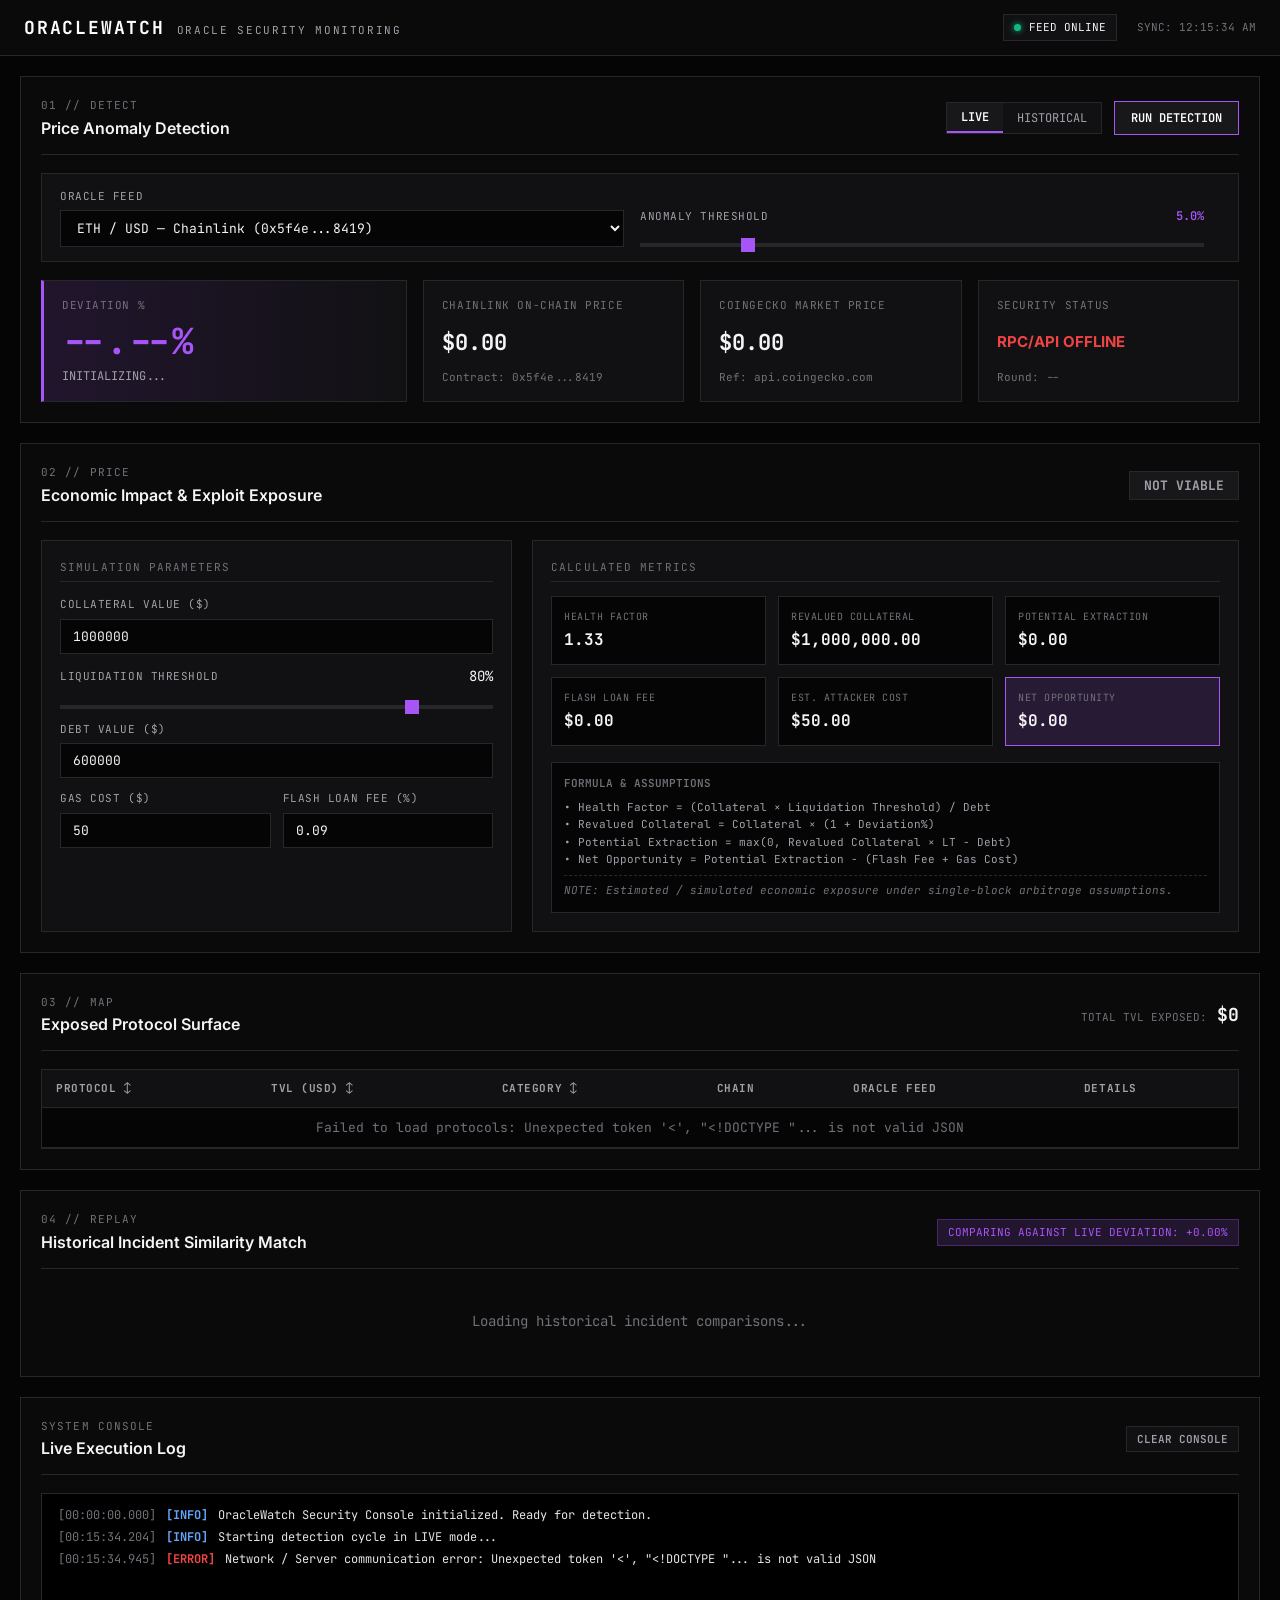
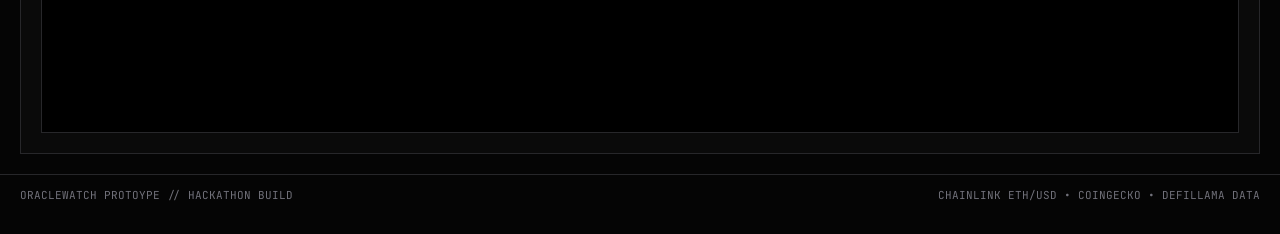
==== templates/index.html @ ed290db9 "Build OracleWatch MVP" ====
<!DOCTYPE html>
<html lang="en">
<head>
  <meta charset="UTF-8">
  <meta name="viewport" content="width=device-width, initial-scale=1.0">
  <title>OracleWatch — Oracle Security Monitoring</title>
  <meta name="description" content="Real-time Web3 oracle security monitoring prototype that detects price anomalies, quantifies economic impact, maps protocol exposure, and matches historical attack patterns.">
  <link rel="preconnect" href="https://fonts.googleapis.com">
  <link rel="preconnect" href="https://fonts.gstatic.com" crossorigin>
  <link href="https://fonts.googleapis.com/css2?family=Inter:wght@400;500;600;700&family=JetBrains+Mono:wght@400;500;600;700&display=swap" rel="stylesheet">
  <link rel="stylesheet" href="/static/style.css">
</head>
<body>
  <!-- Top Navigation / Header -->
  <header class="header">
    <div class="header-left">
      <div class="logo-group">
        <span class="logo-title">ORACLEWATCH</span>
        <span class="logo-sub">ORACLE SECURITY MONITORING</span>
      </div>
    </div>
    <div class="header-right">
      <div class="system-status">
        <span class="status-indicator live-pulse" id="globalStatusDot"></span>
        <span class="status-label mono" id="globalStatusText">FEED ONLINE</span>
      </div>
      <div class="last-sync mono" id="lastSyncTime">SYNC: --:--:--</div>
    </div>
  </header>

  <!-- Alert Banner (Triggered only when anomaly threshold crossed) -->
  <div class="alert-banner hidden" id="alertBanner">
    <div class="alert-content">
      <span class="alert-tag mono">CRITICAL ANOMALY DETECTED</span>
      <span class="alert-msg" id="alertBannerText">Price deviation exceeds configured threshold. Immediate oracle exposure risk.</span>
    </div>
  </div>

  <!-- Main Grid Layout -->
  <main class="main-container">
    
    <!-- ==================================================== -->
    <!-- SECTION 1: DETECT                                   -->
    <!-- ==================================================== -->
    <section class="panel panel-detect" id="sectionDetect">
      <div class="panel-header">
        <div class="panel-title-group">
          <span class="section-tag mono">01 // DETECT</span>
          <h2 class="panel-title">Price Anomaly Detection</h2>
        </div>
        <div class="panel-controls">
          <div class="mode-switch">
            <button type="button" class="mode-btn active mono" id="modeLiveBtn">LIVE</button>
            <button type="button" class="mode-btn mono" id="modeHistBtn">HISTORICAL</button>
          </div>
          <button type="button" class="btn btn-primary mono" id="triggerDetectBtn">
            <span class="btn-text">RUN DETECTION</span>
          </button>
        </div>
      </div>

      <!-- Detection Controls Bar -->
      <div class="detect-controls-bar">
        <div class="control-item">
          <label for="feedSelect" class="control-label mono">ORACLE FEED</label>
          <select id="feedSelect" class="select-input mono">
            <option value="ETH/USD" selected>ETH / USD — Chainlink (0x5f4e...8419)</option>
          </select>
        </div>

        <div class="control-item slider-item">
          <div class="slider-header">
            <label for="thresholdSlider" class="control-label mono">ANOMALY THRESHOLD</label>
            <span class="slider-val mono" id="thresholdDisplay">5.0%</span>
          </div>
          <input type="range" id="thresholdSlider" min="0.5" max="25.0" step="0.5" value="5.0" class="slider-input">
        </div>

        <!-- Historical Mode Input Controls (Hidden in Live mode) -->
        <div class="historical-inputs-group hidden" id="historicalInputsGroup">
          <div class="control-item">
            <label for="histOraclePrice" class="control-label mono">HIST. ORACLE ($)</label>
            <input type="number" id="histOraclePrice" class="text-input mono" placeholder="3200.00" step="any" min="0">
          </div>
          <div class="control-item">
            <label for="histMarketPrice" class="control-label mono">HIST. MARKET ($)</label>
            <input type="number" id="histMarketPrice" class="text-input mono" placeholder="2800.00" step="any" min="0">
          </div>
        </div>
      </div>

      <!-- Main Readout Display -->
      <div class="detect-readout-grid">
        <!-- Prominent Standalone Deviation Readout -->
        <div class="readout-card deviation-focus" id="deviationCard">
          <div class="readout-label mono">DEVIATION %</div>
          <div class="readout-hero mono" id="deviationHero">--.--%</div>
          <div class="readout-sub mono" id="deviationStatus">INITIALIZING...</div>
        </div>

        <!-- Oracle Price Card -->
        <div class="readout-card">
          <div class="readout-label mono">CHAINLINK ON-CHAIN PRICE</div>
          <div class="readout-val mono" id="oraclePriceVal">$0.00</div>
          <div class="readout-meta mono" id="oracleMeta">Contract: 0x5f4e...8419</div>
        </div>

        <!-- Market Price Card -->
        <div class="readout-card">
          <div class="readout-label mono">COINGECKO MARKET PRICE</div>
          <div class="readout-val mono" id="marketPriceVal">$0.00</div>
          <div class="readout-meta mono" id="marketMeta">Ref: api.coingecko.com</div>
        </div>

        <!-- Detection Status Card -->
        <div class="readout-card">
          <div class="readout-label mono">SECURITY STATUS</div>
          <div class="readout-status mono" id="securityStatusVal">STANDBY</div>
          <div class="readout-meta mono" id="roundMeta">Round: --</div>
        </div>
      </div>
    </section>

    <!-- ==================================================== -->
    <!-- SECTION 2: PRICE                                    -->
    <!-- ==================================================== -->
    <section class="panel panel-price" id="sectionPrice">
      <div class="panel-header">
        <div class="panel-title-group">
          <span class="section-tag mono">02 // PRICE</span>
          <h2 class="panel-title">Economic Impact & Exploit Exposure</h2>
        </div>
        <div class="badge-verdict mono" id="verdictBadge">NOT VIABLE</div>
      </div>

      <div class="price-grid">
        <!-- Interactive Position Inputs -->
        <div class="price-inputs-col">
          <div class="form-title mono">SIMULATION PARAMETERS</div>
          
          <div class="input-row">
            <label for="inputCollateral" class="input-label mono">COLLATERAL VALUE ($)</label>
            <input type="number" id="inputCollateral" class="text-input mono" value="1000000" min="0" step="10000">
          </div>

          <div class="input-row">
            <div class="slider-header">
              <label for="inputLiqThreshold" class="input-label mono">LIQUIDATION THRESHOLD</label>
              <span class="mono" id="ltValDisplay">80%</span>
            </div>
            <input type="range" id="inputLiqThreshold" min="0.10" max="0.95" step="0.05" value="0.80" class="slider-input">
          </div>

          <div class="input-row">
            <label for="inputDebt" class="input-label mono">DEBT VALUE ($)</label>
            <input type="number" id="inputDebt" class="text-input mono" value="600000" min="0" step="10000">
          </div>

          <div class="input-row-duo">
            <div class="input-sub">
              <label for="inputGasCost" class="input-label mono">GAS COST ($)</label>
              <input type="number" id="inputGasCost" class="text-input mono" value="50" min="0">
            </div>
            <div class="input-sub">
              <label for="inputFlashFee" class="input-label mono">FLASH LOAN FEE (%)</label>
              <input type="number" id="inputFlashFee" class="text-input mono" value="0.09" step="0.01" min="0">
            </div>
          </div>
        </div>

        <!-- Calculated Exposure Outputs -->
        <div class="price-outputs-col">
          <div class="form-title mono">CALCULATED METRICS</div>

          <div class="output-tiles-grid">
            <div class="output-tile">
              <span class="tile-label mono">HEALTH FACTOR</span>
              <span class="tile-val mono" id="outHealthFactor">1.33</span>
            </div>

            <div class="output-tile">
              <span class="tile-label mono">REVALUED COLLATERAL</span>
              <span class="tile-val mono" id="outRevaluedCollateral">$1,000,000.00</span>
            </div>

            <div class="output-tile">
              <span class="tile-label mono">POTENTIAL EXTRACTION</span>
              <span class="tile-val mono" id="outPotentialExtraction">$0.00</span>
            </div>

            <div class="output-tile">
              <span class="tile-label mono">FLASH LOAN FEE</span>
              <span class="tile-val mono" id="outFlashLoanFee">$0.00</span>
            </div>

            <div class="output-tile">
              <span class="tile-label mono">EST. ATTACKER COST</span>
              <span class="tile-val mono" id="outAttackerCost">$50.00</span>
            </div>

            <div class="output-tile highlight-tile">
              <span class="tile-label mono">NET OPPORTUNITY</span>
              <span class="tile-val mono" id="outNetOpportunity">$0.00</span>
            </div>
          </div>

          <!-- Formula & Disclaimer Box -->
          <div class="formula-box mono">
            <div class="formula-title">FORMULA & ASSUMPTIONS</div>
            <div>• Health Factor = (Collateral × Liquidation Threshold) / Debt</div>
            <div>• Revalued Collateral = Collateral × (1 + Deviation%)</div>
            <div>• Potential Extraction = max(0, Revalued Collateral × LT - Debt)</div>
            <div>• Net Opportunity = Potential Extraction - (Flash Fee + Gas Cost)</div>
            <div class="disclaimer-text">NOTE: Estimated / simulated economic exposure under single-block arbitrage assumptions.</div>
          </div>
        </div>
      </div>
    </section>

    <!-- ==================================================== -->
    <!-- SECTION 3: MAP                                      -->
    <!-- ==================================================== -->
    <section class="panel panel-map" id="sectionMap">
      <div class="panel-header">
        <div class="panel-title-group">
          <span class="section-tag mono">03 // MAP</span>
          <h2 class="panel-title">Exposed Protocol Surface</h2>
        </div>
        <div class="tvl-exposed-box">
          <span class="tvl-label mono">TOTAL TVL EXPOSED:</span>
          <span class="tvl-val mono" id="totalTvlExposed">$0</span>
        </div>
      </div>

      <div class="table-container">
        <table class="protocol-table" id="protocolTable">
          <thead>
            <tr>
              <th class="sortable mono" data-sort="protocol">PROTOCOL ↕</th>
              <th class="sortable mono" data-sort="tvl">TVL (USD) ↕</th>
              <th class="sortable mono" data-sort="category">CATEGORY ↕</th>
              <th class="mono">CHAIN</th>
              <th class="mono">ORACLE FEED</th>
              <th class="mono">DETAILS</th>
            </tr>
          </thead>
          <tbody id="protocolTableBody">
            <tr>
              <td colspan="6" class="loading-cell mono">Loading protocol data from data/protocols.json...</td>
            </tr>
          </tbody>
        </table>
      </div>
    </section>

    <!-- ==================================================== -->
    <!-- SECTION 4: REPLAY                                   -->
    <!-- ==================================================== -->
    <section class="panel panel-replay" id="sectionReplay">
      <div class="panel-header">
        <div class="panel-title-group">
          <span class="section-tag mono">04 // REPLAY</span>
          <h2 class="panel-title">Historical Incident Similarity Match</h2>
        </div>
        <div class="similarity-current-tag mono" id="replayCurrentDevTag">
          COMPARING AGAINST LIVE DEVIATION: +0.00%
        </div>
      </div>

      <div class="replay-list" id="replayListContainer">
        <div class="loading-cell mono">Loading historical incident comparisons...</div>
      </div>
    </section>

    <!-- ==================================================== -->
    <!-- SECTION 5: LIVE SYSTEM LOG                          -->
    <!-- ==================================================== -->
    <section class="panel panel-log" id="sectionLog">
      <div class="panel-header">
        <div class="panel-title-group">
          <span class="section-tag mono">SYSTEM CONSOLE</span>
          <h2 class="panel-title">Live Execution Log</h2>
        </div>
        <div class="log-actions">
          <button type="button" class="btn btn-secondary mono" id="clearLogsBtn">CLEAR CONSOLE</button>
        </div>
      </div>

      <div class="terminal-window" id="terminalWindow">
        <div class="terminal-body mono" id="terminalLogs">
          <div class="log-line">
            <span class="log-time">[00:00:00.000]</span>
            <span class="log-level info">[INFO]</span>
            <span class="log-msg">OracleWatch Security Console initialized. Ready for detection.</span>
          </div>
        </div>
      </div>
    </section>

  </main>

  <!-- Footer -->
  <footer class="footer mono">
    <span>ORACLEWATCH PROTOYPE // HACKATHON BUILD</span>
    <span>CHAINLINK ETH/USD &bull; COINGECKO &bull; DEFILLAMA DATA</span>
  </footer>

  <script src="/static/app.js"></script>
</body>
</html>
---- static/style.css ----
/* ==========================================================================
   OracleWatch — Clean Security Monitoring Console Stylesheet
   Color Palette: #000 / #0a0a0a base, #18181b / #27272a borders, #A855F7 accent
   ========================================================================== */

:root {
  --bg-primary: #050505;
  --bg-panel: #0a0a0a;
  --bg-card: #111113;
  --bg-subtle: #18181b;
  --border-color: #27272a;
  --border-hover: #3f3f46;
  
  --text-main: #f4f4f5;
  --text-muted: #a1a1aa;
  --text-dim: #71717a;
  
  /* Primary Single Focus Accent */
  --accent-purple: #A855F7;
  --accent-purple-dim: rgba(168, 85, 247, 0.15);
  
  /* Status Colors */
  --status-normal: #10b981;
  --status-normal-dim: rgba(16, 185, 129, 0.12);
  --status-alert: #ef4444;
  --status-alert-dim: rgba(239, 68, 68, 0.15);
  --status-warn: #f59e0b;

  --font-sans: 'Inter', -apple-system, BlinkMacSystemFont, 'Segoe UI', Roboto, sans-serif;
  --font-mono: 'JetBrains Mono', ui-monospace, SFMono-Regular, Menlo, Monaco, Consolas, monospace;
}

* {
  box-sizing: border-box;
  margin: 0;
  padding: 0;
}

body {
  background-color: var(--bg-primary);
  color: var(--text-main);
  font-family: var(--font-sans);
  line-height: 1.5;
  font-size: 14px;
  -webkit-font-smoothing: antialiased;
}

.mono {
  font-family: var(--font-mono);
}

/* ==========================================================================
   Header Navigation
   ========================================================================== */
.header {
  background-color: var(--bg-panel);
  border-bottom: 1px solid var(--border-color);
  padding: 14px 24px;
  display: flex;
  justify-content: space-between;
  align-items: center;
  position: sticky;
  top: 0;
  z-index: 100;
}

.logo-group {
  display: flex;
  align-items: baseline;
  gap: 12px;
}

.logo-title {
  font-family: var(--font-mono);
  font-weight: 700;
  font-size: 18px;
  letter-spacing: 0.1em;
  color: #ffffff;
}

.logo-sub {
  font-family: var(--font-mono);
  font-size: 11px;
  letter-spacing: 0.15em;
  color: var(--text-muted);
}

.header-right {
  display: flex;
  align-items: center;
  gap: 20px;
}

.system-status {
  display: flex;
  align-items: center;
  gap: 8px;
  background-color: var(--bg-card);
  border: 1px solid var(--border-color);
  padding: 4px 10px;
  font-size: 11px;
  border-radius: 0px;
}

.status-indicator {
  width: 7px;
  height: 7px;
  border-radius: 50%;
  background-color: var(--status-normal);
}

.status-indicator.live-pulse {
  box-shadow: 0 0 6px var(--status-normal);
}

.status-indicator.alert-pulse {
  background-color: var(--status-alert);
  box-shadow: 0 0 8px var(--status-alert);
}

.last-sync {
  font-size: 11px;
  color: var(--text-dim);
}

/* ==========================================================================
   Alert Banner (Only active during threshold crossing)
   ========================================================================== */
.alert-banner {
  background-color: var(--status-alert-dim);
  border-bottom: 1px solid var(--status-alert);
  padding: 10px 24px;
  transition: all 0.2s ease;
}

.alert-banner.hidden {
  display: none;
}

.alert-content {
  display: flex;
  align-items: center;
  gap: 12px;
}

.alert-tag {
  background-color: var(--status-alert);
  color: #ffffff;
  font-size: 11px;
  font-weight: 700;
  padding: 2px 8px;
  letter-spacing: 0.05em;
}

.alert-msg {
  font-size: 13px;
  color: #fca5a5;
}

/* ==========================================================================
   Main Layout & Panels
   ========================================================================== */
.main-container {
  max-width: 1400px;
  margin: 20px auto;
  padding: 0 20px;
  display: flex;
  flex-direction: column;
  gap: 20px;
}

.panel {
  background-color: var(--bg-panel);
  border: 1px solid var(--border-color);
  padding: 20px;
  border-radius: 0px;
}

.panel-header {
  display: flex;
  justify-content: space-between;
  align-items: center;
  border-bottom: 1px solid var(--border-color);
  padding-bottom: 14px;
  margin-bottom: 18px;
}

.panel-title-group {
  display: flex;
  flex-direction: column;
  gap: 2px;
}

.section-tag {
  font-size: 11px;
  color: var(--text-dim);
  letter-spacing: 0.1em;
}

.panel-title {
  font-size: 16px;
  font-weight: 600;
  color: var(--text-main);
}

.panel-controls {
  display: flex;
  align-items: center;
  gap: 12px;
}

/* ==========================================================================
   Mode Switch & Buttons
   ========================================================================== */
.mode-switch {
  display: flex;
  background-color: var(--bg-card);
  border: 1px solid var(--border-color);
}

.mode-btn {
  background: none;
  border: none;
  color: var(--text-muted);
  padding: 6px 14px;
  font-size: 12px;
  cursor: pointer;
  transition: background-color 0.15s ease, color 0.15s ease;
}

.mode-btn.active {
  background-color: var(--bg-subtle);
  color: #ffffff;
  font-weight: 600;
  border-bottom: 2px solid var(--accent-purple);
}

.btn {
  font-family: var(--font-mono);
  font-size: 12px;
  font-weight: 600;
  padding: 8px 16px;
  border-radius: 0px;
  cursor: pointer;
  transition: all 0.15s ease;
}

.btn-primary {
  background-color: var(--bg-subtle);
  border: 1px solid var(--accent-purple);
  color: #ffffff;
}

.btn-primary:hover {
  background-color: var(--accent-purple);
  color: #000000;
}

.btn-secondary {
  background-color: var(--bg-card);
  border: 1px solid var(--border-color);
  color: var(--text-muted);
  font-size: 11px;
  padding: 5px 10px;
}

.btn-secondary:hover {
  border-color: var(--border-hover);
  color: var(--text-main);
}

/* ==========================================================================
   Inputs & Controls
   ========================================================================== */
.detect-controls-bar {
  display: grid;
  grid-template-columns: 1fr 1fr auto;
  gap: 16px;
  align-items: flex-end;
  background-color: var(--bg-card);
  border: 1px solid var(--border-color);
  padding: 14px 18px;
  margin-bottom: 18px;
}

.control-item {
  display: flex;
  flex-direction: column;
  gap: 6px;
}

.control-label, .input-label {
  font-size: 11px;
  color: var(--text-muted);
  letter-spacing: 0.05em;
}

.select-input, .text-input {
  background-color: var(--bg-primary);
  border: 1px solid var(--border-color);
  color: var(--text-main);
  padding: 8px 12px;
  font-size: 13px;
  border-radius: 0px;
  outline: none;
  width: 100%;
}

.select-input:focus, .text-input:focus {
  border-color: var(--accent-purple);
}

.slider-item {
  display: flex;
  flex-direction: column;
}

.slider-header {
  display: flex;
  justify-content: space-between;
  align-items: center;
  margin-bottom: 4px;
}

.slider-val {
  font-size: 12px;
  color: var(--accent-purple);
  font-weight: 600;
}

.slider-input {
  -webkit-appearance: none;
  appearance: none;
  width: 100%;
  height: 4px;
  background: var(--border-color);
  outline: none;
  margin-top: 8px;
}

.slider-input::-webkit-slider-thumb {
  -webkit-appearance: none;
  appearance: none;
  width: 14px;
  height: 14px;
  background: var(--accent-purple);
  cursor: pointer;
  border-radius: 0px;
}

.historical-inputs-group {
  display: flex;
  gap: 12px;
  grid-column: 1 / -1;
  padding-top: 10px;
  border-top: 1px dashed var(--border-color);
}

.historical-inputs-group.hidden {
  display: none;
}

/* ==========================================================================
   Section 1: Detect Readout Grid
   ========================================================================== */
.detect-readout-grid {
  display: grid;
  grid-template-columns: 1.4fr 1fr 1fr 1fr;
  gap: 16px;
}

.readout-card {
  background-color: var(--bg-card);
  border: 1px solid var(--border-color);
  padding: 16px 18px;
  display: flex;
  flex-direction: column;
  justify-content: space-between;
}

.readout-label {
  font-size: 11px;
  color: var(--text-dim);
  letter-spacing: 0.05em;
  margin-bottom: 8px;
}

.readout-val {
  font-size: 22px;
  font-weight: 700;
  color: var(--text-main);
  margin-bottom: 6px;
}

.readout-meta {
  font-size: 11px;
  color: var(--text-dim);
}

/* Single Purple Focus Accent for Deviation */
.deviation-focus {
  border-left: 3px solid var(--accent-purple);
  background: linear-gradient(90deg, var(--accent-purple-dim) 0%, var(--bg-card) 100%);
}

.readout-hero {
  font-size: 36px;
  font-weight: 700;
  color: var(--accent-purple);
  line-height: 1.1;
  margin-bottom: 6px;
}

.readout-sub {
  font-size: 12px;
  color: var(--text-muted);
}

.readout-status {
  font-size: 15px;
  font-weight: 700;
  color: var(--status-normal);
  margin-bottom: 6px;
}

.readout-status.status-alert {
  color: var(--status-alert);
}

/* Single Deliberate Pulse Animation when threshold crossed */
.anomaly-breach-pulse {
  animation: pulse-breach 1.8s infinite ease-in-out;
  border-color: var(--status-alert) !important;
}

@keyframes pulse-breach {
  0% {
    box-shadow: 0 0 0 0 rgba(239, 68, 68, 0.4);
  }
  70% {
    box-shadow: 0 0 0 10px rgba(239, 68, 68, 0);
  }
  100% {
    box-shadow: 0 0 0 0 rgba(239, 68, 68, 0);
  }
}

/* ==========================================================================
   Section 2: Price (Economic Impact & Simulation)
   ========================================================================== */
.price-grid {
  display: grid;
  grid-template-columns: 1fr 1.5fr;
  gap: 20px;
}

.price-inputs-col, .price-outputs-col {
  background-color: var(--bg-card);
  border: 1px solid var(--border-color);
  padding: 18px;
}

.form-title {
  font-size: 11px;
  color: var(--text-dim);
  letter-spacing: 0.1em;
  margin-bottom: 14px;
  padding-bottom: 6px;
  border-bottom: 1px solid var(--border-color);
}

.input-row {
  margin-bottom: 12px;
  display: flex;
  flex-direction: column;
  gap: 6px;
}

.input-row-duo {
  display: grid;
  grid-template-columns: 1fr 1fr;
  gap: 12px;
}

.input-sub {
  display: flex;
  flex-direction: column;
  gap: 6px;
}

.badge-verdict {
  font-size: 13px;
  font-weight: 700;
  padding: 4px 14px;
  border: 1px solid var(--border-color);
  background-color: var(--bg-subtle);
  color: var(--text-muted);
}

.badge-verdict.viable {
  background-color: var(--status-alert-dim);
  border-color: var(--status-alert);
  color: var(--status-alert);
}

.badge-verdict.not-viable {
  background-color: var(--status-normal-dim);
  border-color: var(--status-normal);
  color: var(--status-normal);
}

.output-tiles-grid {
  display: grid;
  grid-template-columns: repeat(3, 1fr);
  gap: 12px;
  margin-bottom: 16px;
}

.output-tile {
  background-color: var(--bg-primary);
  border: 1px solid var(--border-color);
  padding: 12px;
  display: flex;
  flex-direction: column;
  gap: 4px;
}

.output-tile.highlight-tile {
  border-color: var(--accent-purple);
  background: var(--accent-purple-dim);
}

.tile-label {
  font-size: 10px;
  color: var(--text-dim);
  letter-spacing: 0.05em;
}

.tile-val {
  font-size: 16px;
  font-weight: 700;
  color: var(--text-main);
}

.formula-box {
  background-color: var(--bg-primary);
  border: 1px solid var(--border-color);
  padding: 12px;
  font-size: 11px;
  color: var(--text-muted);
  line-height: 1.6;
}

.formula-title {
  color: var(--text-dim);
  margin-bottom: 6px;
  font-weight: 600;
}

.disclaimer-text {
  margin-top: 6px;
  padding-top: 6px;
  border-top: 1px dashed var(--border-color);
  color: var(--text-dim);
  font-style: italic;
}

/* ==========================================================================
   Section 3: Map (Protocol Table)
   ========================================================================== */
.tvl-exposed-box {
  display: flex;
  align-items: baseline;
  gap: 10px;
}

.tvl-label {
  font-size: 11px;
  color: var(--text-dim);
}

.tvl-val {
  font-size: 18px;
  font-weight: 700;
  color: var(--text-main);
}

.table-container {
  overflow-x: auto;
  border: 1px solid var(--border-color);
}

.protocol-table {
  width: 100%;
  border-collapse: collapse;
  text-align: left;
  font-size: 13px;
}

.protocol-table th {
  background-color: var(--bg-card);
  padding: 10px 14px;
  font-size: 11px;
  color: var(--text-muted);
  border-bottom: 1px solid var(--border-color);
  letter-spacing: 0.05em;
  user-select: none;
}

.protocol-table th.sortable {
  cursor: pointer;
}

.protocol-table th.sortable:hover {
  color: var(--text-main);
}

.protocol-table td {
  padding: 10px 14px;
  border-bottom: 1px solid var(--border-color);
  background-color: var(--bg-primary);
}

.protocol-row {
  cursor: pointer;
  transition: background-color 0.1s ease;
}

.protocol-row:hover td {
  background-color: var(--bg-card);
}

.protocol-drawer {
  display: none;
}

.protocol-drawer.active {
  display: table-row;
}

.protocol-drawer td {
  background-color: var(--bg-subtle);
  padding: 12px 16px;
  font-size: 12px;
  color: var(--text-muted);
  line-height: 1.6;
}

.loading-cell {
  text-align: center;
  padding: 24px;
  color: var(--text-dim);
}

/* ==========================================================================
   Section 4: Replay (Historical Similarity)
   ========================================================================== */
.similarity-current-tag {
  font-size: 11px;
  color: var(--accent-purple);
  background-color: var(--accent-purple-dim);
  border: 1px solid rgba(168, 85, 247, 0.3);
  padding: 4px 10px;
}

.replay-list {
  display: flex;
  flex-direction: column;
  gap: 10px;
}

.replay-card {
  background-color: var(--bg-card);
  border: 1px solid var(--border-color);
  border-radius: 0px;
  cursor: pointer;
  transition: border-color 0.15s ease;
}

.replay-card:hover {
  border-color: var(--border-hover);
}

.replay-card.closest-match {
  border-left: 3px solid var(--accent-purple);
}

.replay-summary-row {
  padding: 12px 16px;
  display: grid;
  grid-template-columns: 2fr 1fr 1fr 1fr 1.2fr auto;
  align-items: center;
  gap: 12px;
}

.replay-name {
  font-weight: 600;
  font-size: 13px;
  color: var(--text-main);
}

.replay-meta {
  font-size: 12px;
  color: var(--text-muted);
}

.similarity-bar-wrap {
  display: flex;
  align-items: center;
  gap: 8px;
}

.similarity-bar-bg {
  flex: 1;
  height: 6px;
  background-color: var(--bg-primary);
  border: 1px solid var(--border-color);
}

.similarity-bar-fill {
  height: 100%;
  background-color: var(--accent-purple);
}

.similarity-score-text {
  font-size: 12px;
  font-weight: 700;
  color: var(--accent-purple);
  min-width: 45px;
  text-align: right;
}

.replay-drawer {
  display: none;
  padding: 14px 16px;
  background-color: var(--bg-subtle);
  border-top: 1px solid var(--border-color);
  font-size: 12px;
  color: var(--text-muted);
  line-height: 1.6;
}

.replay-card.expanded .replay-drawer {
  display: block;
}

.drawer-grid {
  display: grid;
  grid-template-columns: 1fr 1fr;
  gap: 14px;
}

/* ==========================================================================
   Section 5: System Console Log
   ========================================================================== */
.terminal-window {
  background-color: #000000;
  border: 1px solid var(--border-color);
  height: 240px;
  overflow-y: auto;
  padding: 12px 16px;
}

.terminal-body {
  display: flex;
  flex-direction: column;
  gap: 4px;
  font-size: 12px;
  line-height: 1.5;
}

.log-line {
  display: flex;
  gap: 10px;
}

.log-time {
  color: var(--text-dim);
  user-select: none;
}

.log-level {
  font-weight: 700;
}

.log-level.info {
  color: #60a5fa;
}

.log-level.success {
  color: var(--status-normal);
}

.log-level.warn {
  color: var(--status-warn);
}

.log-level.error {
  color: var(--status-alert);
}

.log-msg {
  color: #e4e4e7;
  word-break: break-word;
}

/* ==========================================================================
   Footer
   ========================================================================== */
.footer {
  max-width: 1400px;
  margin: 10px auto 30px auto;
  padding: 0 20px;
  display: flex;
  justify-content: space-between;
  font-size: 11px;
  color: var(--text-dim);
  border-top: 1px solid var(--border-color);
  padding-top: 12px;
}

/* ==========================================================================
   Responsive Adaptations
   ========================================================================== */
@media (max-width: 1024px) {
  .detect-readout-grid {
    grid-template-columns: 1fr 1fr;
  }
  .price-grid {
    grid-template-columns: 1fr;
  }
  .output-tiles-grid {
    grid-template-columns: 1fr 1fr;
  }
  .replay-summary-row {
    grid-template-columns: 1fr 1fr;
  }
}

@media (max-width: 640px) {
  .detect-controls-bar {
    grid-template-columns: 1fr;
  }
  .detect-readout-grid {
    grid-template-columns: 1fr;
  }
  .output-tiles-grid {
    grid-template-columns: 1fr;
  }
  .drawer-grid {
    grid-template-columns: 1fr;
  }
}
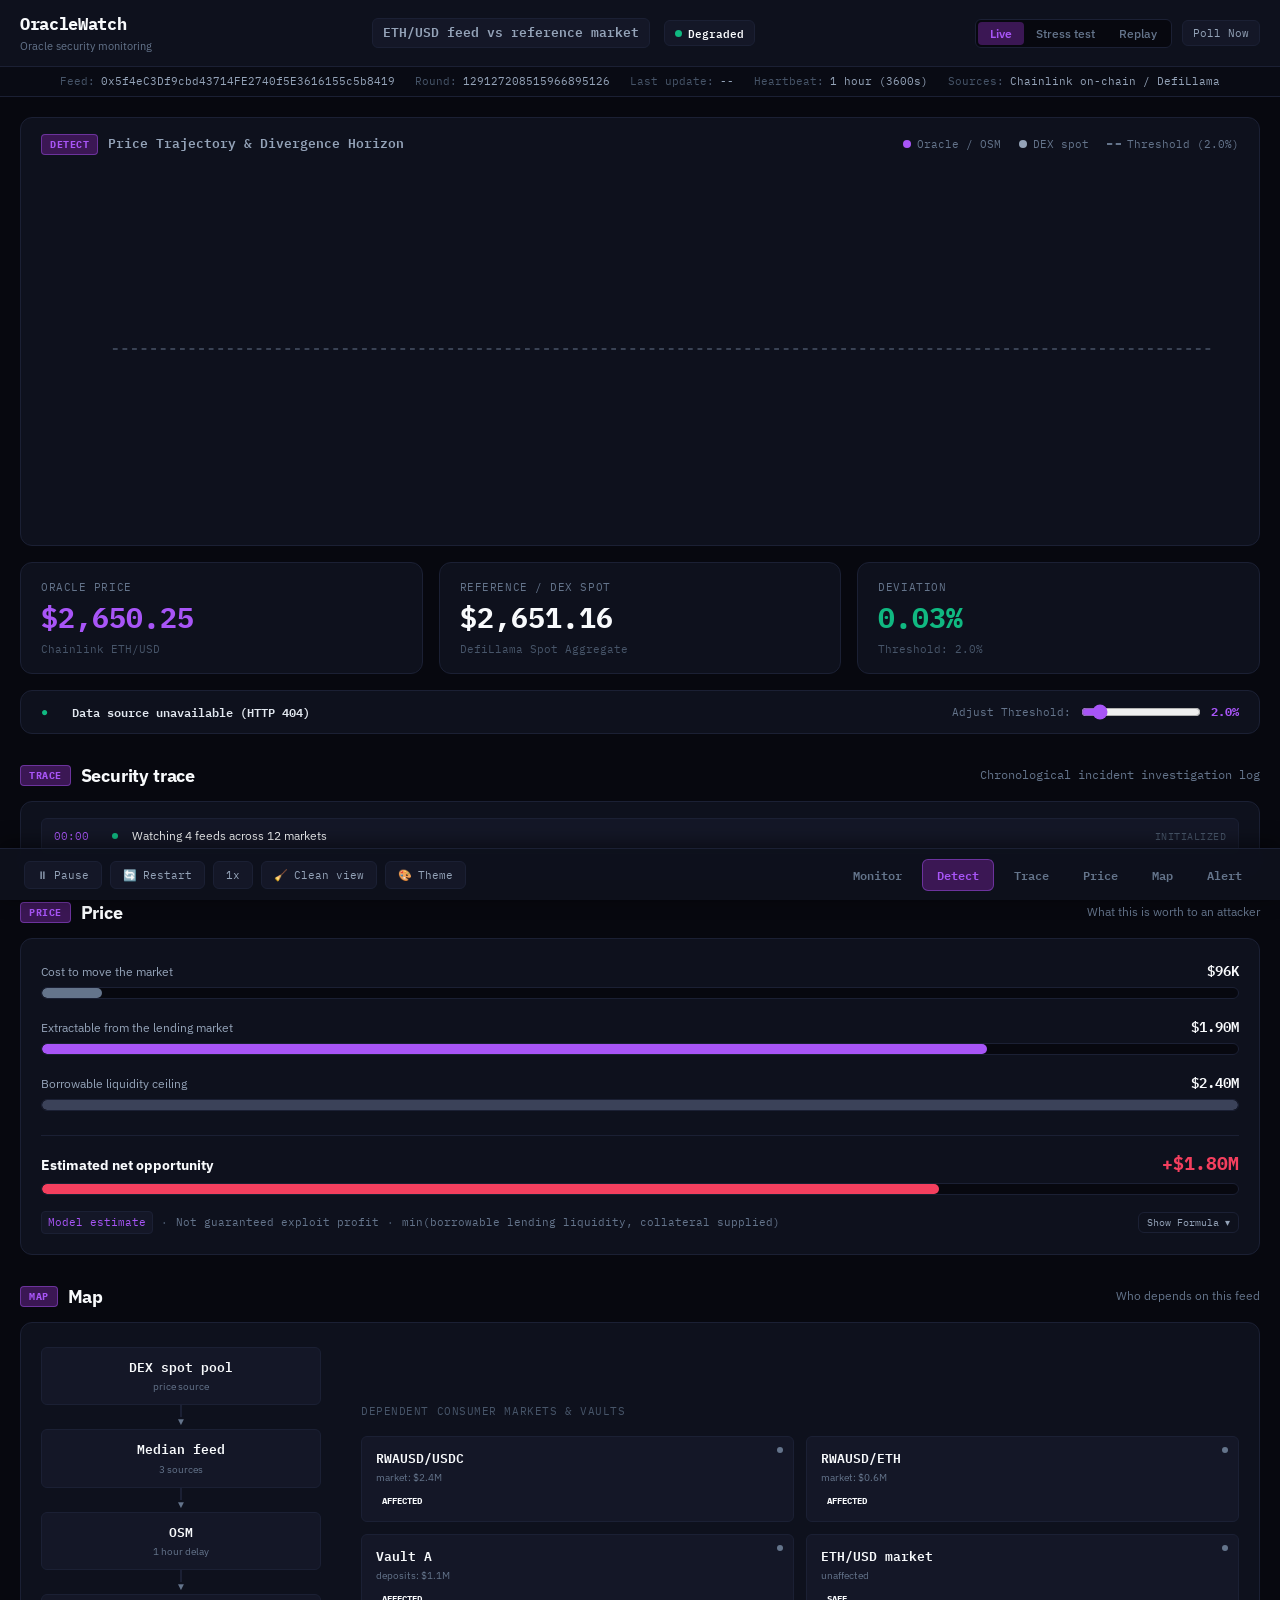
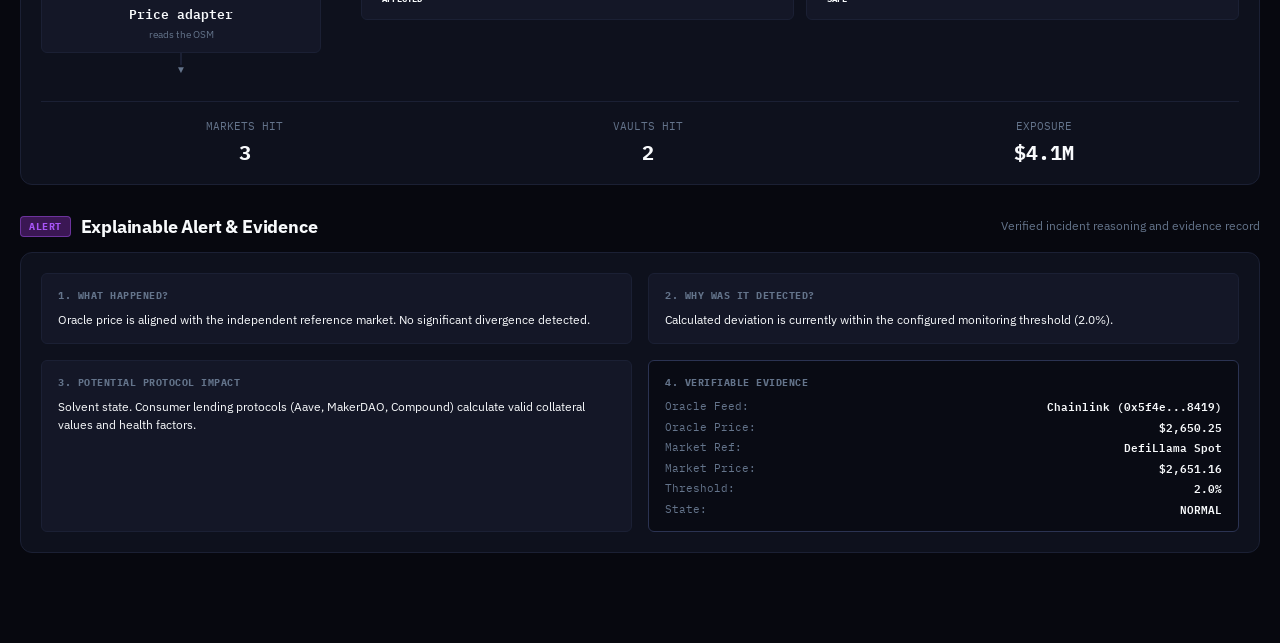
==== commit 90f9e0d1: "Implement OracleWatch security monitoring prototype" ====
--- a/templates/index.html
+++ b/templates/index.html
@@ -3,306 +3,563 @@
 <head>
   <meta charset="UTF-8">
   <meta name="viewport" content="width=device-width, initial-scale=1.0">
-  <title>OracleWatch — Oracle Security Monitoring</title>
-  <meta name="description" content="Real-time Web3 oracle security monitoring prototype that detects price anomalies, quantifies economic impact, maps protocol exposure, and matches historical attack patterns.">
+  <title>OracleWatch — Web3 Oracle Security & Protocol Health</title>
+  <meta name="description" content="Oracle security monitoring: Detect, Trace, Price, Map, and Alert. Real-time on-chain verification against independent market references.">
   <link rel="preconnect" href="https://fonts.googleapis.com">
   <link rel="preconnect" href="https://fonts.gstatic.com" crossorigin>
-  <link href="https://fonts.googleapis.com/css2?family=Inter:wght@400;500;600;700&family=JetBrains+Mono:wght@400;500;600;700&display=swap" rel="stylesheet">
+  <link href="https://fonts.googleapis.com/css2?family=IBM+Plex+Mono:wght@400;500;600;700&family=IBM+Plex+Sans:wght@400;500;600;700&display=swap" rel="stylesheet">
   <link rel="stylesheet" href="/static/style.css">
 </head>
-<body>
-  <!-- Top Navigation / Header -->
-  <header class="header">
-    <div class="header-left">
-      <div class="logo-group">
-        <span class="logo-title">ORACLEWATCH</span>
-        <span class="logo-sub">ORACLE SECURITY MONITORING</span>
+<body class="theme-default mode-live">
+
+  <!-- ==================================================== -->
+  <!-- HEADER & SYSTEM CONTEXT                              -->
+  <!-- ==================================================== -->
+  <header class="header" id="sec-monitor">
+    <div class="header-inner">
+      <div class="header-brand">
+        <div class="brand-title mono">OracleWatch</div>
+        <div class="brand-subtitle">Oracle security monitoring</div>
+      </div>
+
+      <div class="header-feed-context">
+        <span class="feed-title mono" id="feedTitleDisplay">ETH/USD feed vs reference market</span>
+        <div class="status-indicator-wrap">
+          <span class="status-dot" id="systemStatusDot"></span>
+          <span class="status-text mono" id="systemStatusText">Monitoring</span>
+        </div>
+      </div>
+
+      <div class="header-controls">
+        <div class="mode-switcher" role="tablist" aria-label="Monitoring Mode">
+          <button type="button" class="mode-btn active" id="btnModeLive" data-mode="live">Live</button>
+          <button type="button" class="mode-btn" id="btnModeStress" data-mode="stress">Stress test</button>
+          <button type="button" class="mode-btn" id="btnModeReplay" data-mode="replay">Replay</button>
+        </div>
+        <span class="simulated-badge hidden" id="simulatedBadge">SIMULATED</span>
+        <button type="button" class="btn-refresh mono" id="btnRefresh" title="Poll latest on-chain oracle and market data">Poll Now</button>
       </div>
     </div>
-    <div class="header-right">
-      <div class="system-status">
-        <span class="status-indicator live-pulse" id="globalStatusDot"></span>
-        <span class="status-label mono" id="globalStatusText">FEED ONLINE</span>
-      </div>
-      <div class="last-sync mono" id="lastSyncTime">SYNC: --:--:--</div>
+
+    <!-- Technical Metadata Bar (collapsible / clean-view target) -->
+    <div class="tech-metadata-bar mono" id="techMetadataBar">
+      <div class="meta-item">
+        <span class="meta-label">Feed:</span>
+        <span class="meta-val" id="metaFeedAddress">0x5f4eC3Df9cbd43714FE2740f5E3616155c5b8419</span>
+      </div>
+      <div class="meta-item">
+        <span class="meta-label">Round:</span>
+        <span class="meta-val" id="metaRoundId">129127208515966895126</span>
+      </div>
+      <div class="meta-item">
+        <span class="meta-label">Last update:</span>
+        <span class="meta-val" id="metaLastUpdate">--</span>
+      </div>
+      <div class="meta-item">
+        <span class="meta-label">Heartbeat:</span>
+        <span class="meta-val">1 hour (3600s)</span>
+      </div>
+      <div class="meta-item">
+        <span class="meta-label">Sources:</span>
+        <span class="meta-val">Chainlink on-chain / DefiLlama</span>
+      </div>
     </div>
   </header>
 
-  <!-- Alert Banner (Triggered only when anomaly threshold crossed) -->
-  <div class="alert-banner hidden" id="alertBanner">
-    <div class="alert-content">
-      <span class="alert-tag mono">CRITICAL ANOMALY DETECTED</span>
-      <span class="alert-msg" id="alertBannerText">Price deviation exceeds configured threshold. Immediate oracle exposure risk.</span>
+  <!-- Replay Incident Toolbar (Shown when Replay mode active) -->
+  <div class="replay-toolbar hidden" id="replayToolbar">
+    <div class="replay-inner">
+      <div class="replay-select-group">
+        <label for="replayIncidentSelect" class="mono text-muted text-xs">Incident Scenario:</label>
+        <select id="replayIncidentSelect" class="replay-select mono">
+          <option value="1665446400">Mango Markets (2022-10-11) — $114M Spot Skew</option>
+          <option value="1675209600">BonqDAO (2023-02-01) — $120M Tellor Misconfig</option>
+          <option value="1652313600">Venus Protocol (2022-05-12) — $11.2M Floor Desync</option>
+          <option value="1561420800">Synthetix sKRW (2019-06-25) — $52M Oracle Misquote</option>
+          <option value="1581724800">bZx Flash Loan (2020-02-15) — $620K Spot Arbitrage</option>
+        </select>
+      </div>
+      <div class="replay-buttons">
+        <button type="button" class="btn-ctrl mono" id="btnReplayPlay">▶ Play</button>
+        <button type="button" class="btn-ctrl mono" id="btnReplayPause" disabled>⏸ Pause</button>
+        <button type="button" class="btn-ctrl mono" id="btnReplayReset">🔄 Reset</button>
+        <span class="replay-tag mono">delayed-feed model</span>
+      </div>
     </div>
   </div>
 
-  <!-- Main Grid Layout -->
-  <main class="main-container">
-    
-    <!-- ==================================================== -->
-    <!-- SECTION 1: DETECT                                   -->
-    <!-- ==================================================== -->
-    <section class="panel panel-detect" id="sectionDetect">
-      <div class="panel-header">
-        <div class="panel-title-group">
-          <span class="section-tag mono">01 // DETECT</span>
-          <h2 class="panel-title">Price Anomaly Detection</h2>
-        </div>
-        <div class="panel-controls">
-          <div class="mode-switch">
-            <button type="button" class="mode-btn active mono" id="modeLiveBtn">LIVE</button>
-            <button type="button" class="mode-btn mono" id="modeHistBtn">HISTORICAL</button>
-          </div>
-          <button type="button" class="btn btn-primary mono" id="triggerDetectBtn">
-            <span class="btn-text">RUN DETECTION</span>
-          </button>
-        </div>
-      </div>
-
-      <!-- Detection Controls Bar -->
-      <div class="detect-controls-bar">
-        <div class="control-item">
-          <label for="feedSelect" class="control-label mono">ORACLE FEED</label>
-          <select id="feedSelect" class="select-input mono">
-            <option value="ETH/USD" selected>ETH / USD — Chainlink (0x5f4e...8419)</option>
-          </select>
-        </div>
-
-        <div class="control-item slider-item">
-          <div class="slider-header">
-            <label for="thresholdSlider" class="control-label mono">ANOMALY THRESHOLD</label>
-            <span class="slider-val mono" id="thresholdDisplay">5.0%</span>
-          </div>
-          <input type="range" id="thresholdSlider" min="0.5" max="25.0" step="0.5" value="5.0" class="slider-input">
-        </div>
-
-        <!-- Historical Mode Input Controls (Hidden in Live mode) -->
-        <div class="historical-inputs-group hidden" id="historicalInputsGroup">
-          <div class="control-item">
-            <label for="histOraclePrice" class="control-label mono">HIST. ORACLE ($)</label>
-            <input type="number" id="histOraclePrice" class="text-input mono" placeholder="3200.00" step="any" min="0">
-          </div>
-          <div class="control-item">
-            <label for="histMarketPrice" class="control-label mono">HIST. MARKET ($)</label>
-            <input type="number" id="histMarketPrice" class="text-input mono" placeholder="2800.00" step="any" min="0">
-          </div>
-        </div>
-      </div>
-
-      <!-- Main Readout Display -->
-      <div class="detect-readout-grid">
-        <!-- Prominent Standalone Deviation Readout -->
-        <div class="readout-card deviation-focus" id="deviationCard">
-          <div class="readout-label mono">DEVIATION %</div>
-          <div class="readout-hero mono" id="deviationHero">--.--%</div>
-          <div class="readout-sub mono" id="deviationStatus">INITIALIZING...</div>
-        </div>
-
-        <!-- Oracle Price Card -->
-        <div class="readout-card">
-          <div class="readout-label mono">CHAINLINK ON-CHAIN PRICE</div>
-          <div class="readout-val mono" id="oraclePriceVal">$0.00</div>
-          <div class="readout-meta mono" id="oracleMeta">Contract: 0x5f4e...8419</div>
-        </div>
-
-        <!-- Market Price Card -->
-        <div class="readout-card">
-          <div class="readout-label mono">COINGECKO MARKET PRICE</div>
-          <div class="readout-val mono" id="marketPriceVal">$0.00</div>
-          <div class="readout-meta mono" id="marketMeta">Ref: api.coingecko.com</div>
-        </div>
-
-        <!-- Detection Status Card -->
-        <div class="readout-card">
-          <div class="readout-label mono">SECURITY STATUS</div>
-          <div class="readout-status mono" id="securityStatusVal">STANDBY</div>
-          <div class="readout-meta mono" id="roundMeta">Round: --</div>
-        </div>
-      </div>
+  <!-- ==================================================== -->
+  <!-- MAIN INVESTIGATION WORKFLOW (Continuous Flow)        -->
+  <!-- ==================================================== -->
+  <main class="investigation-container">
+
+    <!-- -------------------------------------------------- -->
+    <!-- SCREEN 1: DETECT                                   -->
+    <!-- Large Chart + 3 Metric Blocks + Status Banner      -->
+    <!-- -------------------------------------------------- -->
+    <section class="investigation-section section-detect" id="sec-detect">
+      
+      <!-- Chart Area -->
+      <div class="chart-panel">
+        <div class="chart-header">
+          <div class="chart-title-group">
+            <span class="section-badge mono">DETECT</span>
+            <span class="chart-title mono">Price Trajectory & Divergence Horizon</span>
+          </div>
+
+          <!-- Chart Legend -->
+          <div class="chart-legend mono">
+            <span class="legend-item">
+              <span class="legend-dot dot-oracle"></span>
+              <span>Oracle / OSM</span>
+            </span>
+            <span class="legend-item">
+              <span class="legend-dot dot-market" id="legendMarketDot"></span>
+              <span id="legendMarketLabel">DEX spot</span>
+            </span>
+            <span class="legend-item">
+              <span class="legend-dash dash-threshold"></span>
+              <span>Threshold (<span id="legendThresholdVal">2.0%</span>)</span>
+            </span>
+          </div>
+        </div>
+
+        <!-- SVG Chart Viewport -->
+        <div class="chart-viewport" id="chartViewport">
+          <svg id="mainChartSvg" class="main-chart-svg" preserveAspectRatio="none" viewBox="0 0 1000 360">
+            <defs>
+              <linearGradient id="alertZoneGrad" x1="0" y1="0" x2="0" y2="1">
+                <stop offset="0%" stop-color="#f43f5e" stop-opacity="0.18"/>
+                <stop offset="100%" stop-color="#f43f5e" stop-opacity="0.0"/>
+              </linearGradient>
+            </defs>
+
+            <!-- Horizontal Grid & Y-Axis Labels -->
+            <g id="chartGridGroup" class="chart-grid"></g>
+
+            <!-- Alert Zone Shading -->
+            <g id="chartAlertZoneGroup"></g>
+
+            <!-- Threshold Dashed Line -->
+            <line id="chartThresholdLine" class="threshold-line" x1="60" y1="180" x2="980" y2="180"/>
+
+            <!-- Market Reference / DEX Price Path -->
+            <path id="chartMarketPath" class="chart-path market-path" d=""/>
+
+            <!-- Oracle / OSM Line (Purple) -->
+            <path id="chartOraclePath" class="chart-path oracle-path" d=""/>
+
+            <!-- Vertical Alert Marker (│ Alert │ ▼) -->
+            <g id="chartAlertMarkerGroup" class="alert-marker-group hidden">
+              <line id="alertMarkerLine" class="alert-marker-line" x1="500" y1="30" x2="500" y2="320"/>
+              <g id="alertMarkerAnnotation" transform="translate(500, 45)">
+                <rect x="-35" y="-18" width="70" height="24" rx="4" class="alert-box-bg"/>
+                <text x="0" y="-2" text-anchor="middle" class="alert-box-text mono">Alert</text>
+                <polygon points="-5,6 5,6 0,12" class="alert-box-arrow"/>
+              </g>
+            </g>
+
+            <!-- Interactive Crosshair -->
+            <g id="chartCrosshairGroup" class="crosshair-group hidden">
+              <line id="crosshairLineX" class="crosshair-line" x1="0" y1="30" x2="0" y2="320"/>
+              <line id="crosshairLineY" class="crosshair-line" x1="60" y1="0" x2="980" y2="0"/>
+              <circle id="crosshairDotMarket" class="crosshair-dot dot-market-cross" r="4.5"/>
+              <circle id="crosshairDotOracle" class="crosshair-dot dot-oracle-cross" r="4.5"/>
+            </g>
+
+            <!-- Time Axis Labels -->
+            <g id="chartTimeAxisGroup" class="time-axis"></g>
+          </svg>
+
+          <!-- Interactive Floating Tooltip -->
+          <div class="chart-tooltip mono hidden" id="chartTooltip">
+            <div class="tt-row"><span class="tt-lbl">Time:</span> <span class="tt-val" id="ttTime">--</span></div>
+            <div class="tt-row"><span class="tt-lbl">Oracle:</span> <span class="tt-val tt-purple" id="ttOracle">--</span></div>
+            <div class="tt-row"><span class="tt-lbl">DEX Spot:</span> <span class="tt-val" id="ttMarket">--</span></div>
+            <div class="tt-row"><span class="tt-lbl">Deviation:</span> <span class="tt-val tt-dev" id="ttDev">--</span></div>
+          </div>
+        </div>
+      </div>
+
+      <!-- Metrics Immediately Below Chart: 3 Compact Blocks -->
+      <div class="detect-metrics-grid">
+        <div class="metric-card metric-oracle">
+          <div class="metric-label mono">Oracle price</div>
+          <div class="metric-value mono" id="valOraclePrice">$2,650.25</div>
+          <div class="metric-sub mono" id="valOracleSub">Chainlink ETH/USD</div>
+        </div>
+
+        <div class="metric-card metric-market">
+          <div class="metric-label mono">Reference / DEX spot</div>
+          <div class="metric-value mono" id="valMarketPrice">$2,651.16</div>
+          <div class="metric-sub mono" id="valMarketSub">DefiLlama Spot Aggregate</div>
+        </div>
+
+        <div class="metric-card metric-deviation">
+          <div class="metric-label mono">Deviation</div>
+          <div class="metric-value mono" id="valDeviation">0.03%</div>
+          <div class="metric-sub mono" id="valDeviationSub">Threshold: 2.0%</div>
+        </div>
+      </div>
+
+      <!-- Detection Status Readout Banner -->
+      <div class="detect-status-banner mono" id="detectStatusBanner">
+        <span class="status-banner-icon" id="statusBannerIcon">●</span>
+        <span class="status-banner-text" id="statusBannerText">No deviation above 2%</span>
+        <div class="threshold-slider-inline">
+          <label for="thresholdInput" class="text-xs text-muted">Adjust Threshold:</label>
+          <input type="range" id="thresholdInput" min="0.5" max="15.0" step="0.1" value="2.0" class="threshold-slider">
+          <span class="threshold-val mono" id="valThresholdDisplay">2.0%</span>
+        </div>
+      </div>
+
     </section>
 
-    <!-- ==================================================== -->
-    <!-- SECTION 2: PRICE                                    -->
-    <!-- ==================================================== -->
-    <section class="panel panel-price" id="sectionPrice">
-      <div class="panel-header">
-        <div class="panel-title-group">
-          <span class="section-tag mono">02 // PRICE</span>
-          <h2 class="panel-title">Economic Impact & Exploit Exposure</h2>
-        </div>
-        <div class="badge-verdict mono" id="verdictBadge">NOT VIABLE</div>
-      </div>
-
-      <div class="price-grid">
-        <!-- Interactive Position Inputs -->
-        <div class="price-inputs-col">
-          <div class="form-title mono">SIMULATION PARAMETERS</div>
+    <!-- -------------------------------------------------- -->
+    <!-- SCREEN 2: TRACE / ACTIVITY                         -->
+    <!-- Investigation Timeline with Compact Event Rows     -->
+    <!-- -------------------------------------------------- -->
+    <section class="investigation-section section-trace" id="sec-trace">
+      <div class="section-header">
+        <div class="section-title-wrap">
+          <span class="section-badge mono">TRACE</span>
+          <h2 class="section-title">Security trace</h2>
+        </div>
+        <div class="section-subtitle mono">Chronological incident investigation log</div>
+      </div>
+
+      <div class="trace-panel">
+        <div class="trace-timeline-list" id="traceEventList">
+          <!-- Populated dynamically with compact horizontal rows -->
+          <div class="trace-row">
+            <span class="trace-time mono">00:00</span>
+            <span class="trace-marker status-ok"></span>
+            <span class="trace-desc">Watching 4 feeds across 12 markets</span>
+            <span class="trace-status mono text-dim">INITIALIZED</span>
+          </div>
+        </div>
+      </div>
+    </section>
+
+    <!-- -------------------------------------------------- -->
+    <!-- SCREEN 3: PRICE                                    -->
+    <!-- "What this is worth to an attacker" - Horiz Bars   -->
+    <!-- -------------------------------------------------- -->
+    <section class="investigation-section section-price" id="sec-price">
+      <div class="section-header">
+        <div class="section-title-wrap">
+          <span class="section-badge mono">PRICE</span>
+          <h2 class="section-title">Price</h2>
+        </div>
+        <div class="section-subtitle">What this is worth to an attacker</div>
+      </div>
+
+      <div class="price-panel">
+        <div class="price-bars-container">
           
-          <div class="input-row">
-            <label for="inputCollateral" class="input-label mono">COLLATERAL VALUE ($)</label>
-            <input type="number" id="inputCollateral" class="text-input mono" value="1000000" min="0" step="10000">
-          </div>
-
-          <div class="input-row">
-            <div class="slider-header">
-              <label for="inputLiqThreshold" class="input-label mono">LIQUIDATION THRESHOLD</label>
-              <span class="mono" id="ltValDisplay">80%</span>
-            </div>
-            <input type="range" id="inputLiqThreshold" min="0.10" max="0.95" step="0.05" value="0.80" class="slider-input">
-          </div>
-
-          <div class="input-row">
-            <label for="inputDebt" class="input-label mono">DEBT VALUE ($)</label>
-            <input type="number" id="inputDebt" class="text-input mono" value="600000" min="0" step="10000">
-          </div>
-
-          <div class="input-row-duo">
-            <div class="input-sub">
-              <label for="inputGasCost" class="input-label mono">GAS COST ($)</label>
-              <input type="number" id="inputGasCost" class="text-input mono" value="50" min="0">
-            </div>
-            <div class="input-sub">
-              <label for="inputFlashFee" class="input-label mono">FLASH LOAN FEE (%)</label>
-              <input type="number" id="inputFlashFee" class="text-input mono" value="0.09" step="0.01" min="0">
-            </div>
-          </div>
-        </div>
-
-        <!-- Calculated Exposure Outputs -->
-        <div class="price-outputs-col">
-          <div class="form-title mono">CALCULATED METRICS</div>
-
-          <div class="output-tiles-grid">
-            <div class="output-tile">
-              <span class="tile-label mono">HEALTH FACTOR</span>
-              <span class="tile-val mono" id="outHealthFactor">1.33</span>
-            </div>
-
-            <div class="output-tile">
-              <span class="tile-label mono">REVALUED COLLATERAL</span>
-              <span class="tile-val mono" id="outRevaluedCollateral">$1,000,000.00</span>
-            </div>
-
-            <div class="output-tile">
-              <span class="tile-label mono">POTENTIAL EXTRACTION</span>
-              <span class="tile-val mono" id="outPotentialExtraction">$0.00</span>
-            </div>
-
-            <div class="output-tile">
-              <span class="tile-label mono">FLASH LOAN FEE</span>
-              <span class="tile-val mono" id="outFlashLoanFee">$0.00</span>
-            </div>
-
-            <div class="output-tile">
-              <span class="tile-label mono">EST. ATTACKER COST</span>
-              <span class="tile-val mono" id="outAttackerCost">$50.00</span>
-            </div>
-
-            <div class="output-tile highlight-tile">
-              <span class="tile-label mono">NET OPPORTUNITY</span>
-              <span class="tile-val mono" id="outNetOpportunity">$0.00</span>
-            </div>
-          </div>
-
-          <!-- Formula & Disclaimer Box -->
-          <div class="formula-box mono">
-            <div class="formula-title">FORMULA & ASSUMPTIONS</div>
-            <div>• Health Factor = (Collateral × Liquidation Threshold) / Debt</div>
-            <div>• Revalued Collateral = Collateral × (1 + Deviation%)</div>
-            <div>• Potential Extraction = max(0, Revalued Collateral × LT - Debt)</div>
-            <div>• Net Opportunity = Potential Extraction - (Flash Fee + Gas Cost)</div>
-            <div class="disclaimer-text">NOTE: Estimated / simulated economic exposure under single-block arbitrage assumptions.</div>
+          <!-- Bar 1: Cost to move the market -->
+          <div class="price-bar-row">
+            <div class="price-bar-meta">
+              <span class="price-bar-label">Cost to move the market</span>
+              <span class="price-bar-val mono" id="valMarketMoveCost">$96K</span>
+            </div>
+            <div class="price-bar-track">
+              <div class="price-bar-fill fill-cost" id="barMoveCost" style="width: 5%;"></div>
+            </div>
+          </div>
+
+          <!-- Bar 2: Extractable from lending market -->
+          <div class="price-bar-row">
+            <div class="price-bar-meta">
+              <span class="price-bar-label">Extractable from the lending market</span>
+              <span class="price-bar-val mono" id="valExtractableBound">$1.90M</span>
+            </div>
+            <div class="price-bar-track">
+              <div class="price-bar-fill fill-extractable" id="barExtractable" style="width: 79%;"></div>
+            </div>
+          </div>
+
+          <!-- Bar 3: Borrowable liquidity ceiling -->
+          <div class="price-bar-row">
+            <div class="price-bar-meta">
+              <span class="price-bar-label">Borrowable liquidity ceiling</span>
+              <span class="price-bar-val mono" id="valLiquidityCeiling">$2.40M</span>
+            </div>
+            <div class="price-bar-track">
+              <div class="price-bar-fill fill-ceiling" id="barCeiling" style="width: 100%;"></div>
+            </div>
+          </div>
+
+          <!-- Bar 4: Attacker net profit / Net Opportunity -->
+          <div class="price-bar-row row-net-profit">
+            <div class="price-bar-meta">
+              <span class="price-bar-label-primary">Estimated net opportunity</span>
+              <span class="price-bar-val-primary mono" id="valNetOpportunity">+$1.80M</span>
+            </div>
+            <div class="price-bar-track">
+              <div class="price-bar-fill fill-net" id="barNet" style="width: 75%;"></div>
+            </div>
+          </div>
+
+        </div>
+
+        <!-- Model Estimate Disclaimers -->
+        <div class="price-disclaimer-bar mono">
+          <span class="disclaimer-tag">Model estimate</span>
+          <span class="text-dim">·</span>
+          <span class="text-muted">Not guaranteed exploit profit</span>
+          <span class="text-dim">·</span>
+          <span class="text-muted">min(borrowable lending liquidity, collateral supplied)</span>
+          <button type="button" class="btn-formula-toggle mono" id="btnFormulaToggle">Show Formula ▾</button>
+        </div>
+
+        <!-- Expandable Formula & Parameters -->
+        <div class="formula-drawer mono hidden" id="formulaDrawer">
+          <div class="formula-content">
+            <div class="formula-line"><strong>DEX Movement Cost:</strong> <code>R × (√(1 / (1 - d)) - 1)</code> [where R = Pool TVL / 2]</div>
+            <div class="formula-line"><strong>Extractable Bound:</strong> <code>min(borrowable_liquidity, collateral_supplied)</code></div>
+            <div class="formula-line"><strong>Attacker Cost:</strong> <code>flash_loan_fee (0.09%) + gas_cost ($50)</code></div>
+            <div class="formula-line"><strong>Estimated Net Opportunity:</strong> <code>Extractable - Movement Cost - Attacker Cost</code></div>
+          </div>
+
+          <!-- Parameter adjustment controls -->
+          <div class="formula-inputs-grid">
+            <div class="input-grp">
+              <label for="inputPoolTvl">Pool TVL (USD)</label>
+              <input type="number" id="inputPoolTvl" value="900000000" step="10000000">
+            </div>
+            <div class="input-grp">
+              <label for="inputBorrowable">Borrowable Liquidity (USD)</label>
+              <input type="number" id="inputBorrowable" value="120000000" step="5000000">
+            </div>
+            <div class="input-grp">
+              <label for="inputCollateral">Collateral Supplied (USD)</label>
+              <input type="number" id="inputCollateral" value="250000000" step="5000000">
+            </div>
+            <div class="input-grp">
+              <button type="button" class="btn-recalc mono" id="btnRecalcRisk">Recompute Model</button>
+            </div>
           </div>
         </div>
       </div>
     </section>
 
-    <!-- ==================================================== -->
-    <!-- SECTION 3: MAP                                      -->
-    <!-- ==================================================== -->
-    <section class="panel panel-map" id="sectionMap">
-      <div class="panel-header">
-        <div class="panel-title-group">
-          <span class="section-tag mono">03 // MAP</span>
-          <h2 class="panel-title">Exposed Protocol Surface</h2>
-        </div>
-        <div class="tvl-exposed-box">
-          <span class="tvl-label mono">TOTAL TVL EXPOSED:</span>
-          <span class="tvl-val mono" id="totalTvlExposed">$0</span>
-        </div>
-      </div>
-
-      <div class="table-container">
-        <table class="protocol-table" id="protocolTable">
-          <thead>
-            <tr>
-              <th class="sortable mono" data-sort="protocol">PROTOCOL ↕</th>
-              <th class="sortable mono" data-sort="tvl">TVL (USD) ↕</th>
-              <th class="sortable mono" data-sort="category">CATEGORY ↕</th>
-              <th class="mono">CHAIN</th>
-              <th class="mono">ORACLE FEED</th>
-              <th class="mono">DETAILS</th>
-            </tr>
-          </thead>
-          <tbody id="protocolTableBody">
-            <tr>
-              <td colspan="6" class="loading-cell mono">Loading protocol data from data/protocols.json...</td>
-            </tr>
-          </tbody>
-        </table>
+    <!-- -------------------------------------------------- -->
+    <!-- SCREEN 4: MAP                                      -->
+    <!-- "Who depends on this feed" - Dependency Graph      -->
+    <!-- -------------------------------------------------- -->
+    <section class="investigation-section section-map" id="sec-map">
+      <div class="section-header">
+        <div class="section-title-wrap">
+          <span class="section-badge mono">MAP</span>
+          <h2 class="section-title">Map</h2>
+        </div>
+        <div class="section-subtitle">Who depends on this feed</div>
+      </div>
+
+      <div class="map-panel">
+        
+        <!-- Interactive Visual Dependency Graph -->
+        <div class="dependency-graph-container" id="dependencyGraphContainer">
+          
+          <!-- Root Pipeline (Vertical Chain) -->
+          <div class="graph-root-chain">
+            
+            <!-- Node 1: DEX Spot Pool -->
+            <div class="graph-node node-source" id="nodeDexSpot">
+              <div class="node-title mono">DEX spot pool</div>
+              <div class="node-sub">price source</div>
+            </div>
+            
+            <div class="graph-edge-v" id="edge1">
+              <span class="edge-line"></span>
+              <span class="edge-arrow">▼</span>
+            </div>
+
+            <!-- Node 2: Median Feed -->
+            <div class="graph-node node-feed" id="nodeMedianFeed">
+              <div class="node-title mono">Median feed</div>
+              <div class="node-sub">3 sources</div>
+            </div>
+
+            <div class="graph-edge-v" id="edge2">
+              <span class="edge-line"></span>
+              <span class="edge-arrow">▼</span>
+            </div>
+
+            <!-- Node 3: OSM -->
+            <div class="graph-node node-osm" id="nodeOsm">
+              <div class="node-title mono">OSM</div>
+              <div class="node-sub">1 hour delay</div>
+            </div>
+
+            <div class="graph-edge-v" id="edge3">
+              <span class="edge-line"></span>
+              <span class="edge-arrow">▼</span>
+            </div>
+
+            <!-- Node 4: Price Adapter -->
+            <div class="graph-node node-adapter" id="nodePriceAdapter">
+              <div class="node-title mono">Price adapter</div>
+              <div class="node-sub">reads the OSM</div>
+            </div>
+
+            <div class="graph-edge-v" id="edge4">
+              <span class="edge-line"></span>
+              <span class="edge-arrow">▼</span>
+            </div>
+          </div>
+
+          <!-- Dependent Branch Markets -->
+          <div class="graph-branches-container">
+            <div class="graph-branch-label mono text-dim text-xs">DEPENDENT CONSUMER MARKETS & VAULTS</div>
+            
+            <div class="graph-branches-grid">
+              <!-- Branch 1: RWAUSD/USDC -->
+              <div class="graph-node node-market" id="nodeRwaUsdc">
+                <div class="node-status-dot"></div>
+                <div class="node-title mono">RWAUSD/USDC</div>
+                <div class="node-sub">market: $2.4M</div>
+                <span class="node-badge mono">AFFECTED</span>
+              </div>
+
+              <!-- Branch 2: RWAUSD/ETH -->
+              <div class="graph-node node-market" id="nodeRwaEth">
+                <div class="node-status-dot"></div>
+                <div class="node-title mono">RWAUSD/ETH</div>
+                <div class="node-sub">market: $0.6M</div>
+                <span class="node-badge mono">AFFECTED</span>
+              </div>
+
+              <!-- Branch 3: Vault A -->
+              <div class="graph-node node-vault" id="nodeVaultA">
+                <div class="node-status-dot"></div>
+                <div class="node-title mono">Vault A</div>
+                <div class="node-sub">deposits: $1.1M</div>
+                <span class="node-badge mono">AFFECTED</span>
+              </div>
+
+              <!-- Branch 4: ETH/USD market (Unaffected) -->
+              <div class="graph-node node-unaffected" id="nodeEthUsd">
+                <div class="node-status-dot"></div>
+                <div class="node-title mono">ETH/USD market</div>
+                <div class="node-sub">unaffected</div>
+                <span class="node-badge mono">SAFE</span>
+              </div>
+            </div>
+          </div>
+
+        </div>
+
+        <!-- Map Bottom Summary: 3 Compact Values -->
+        <div class="map-summary-bar mono">
+          <div class="map-sum-item">
+            <span class="map-sum-label">Markets hit</span>
+            <span class="map-sum-val" id="countMarketsHit">3</span>
+          </div>
+          <div class="map-sum-item">
+            <span class="map-sum-label">Vaults hit</span>
+            <span class="map-sum-val" id="countVaultsHit">2</span>
+          </div>
+          <div class="map-sum-item">
+            <span class="map-sum-label">Exposure</span>
+            <span class="map-sum-val mono" id="countExposure">$4.1M</span>
+          </div>
+        </div>
+
       </div>
     </section>
 
-    <!-- ==================================================== -->
-    <!-- SECTION 4: REPLAY                                   -->
-    <!-- ==================================================== -->
-    <section class="panel panel-replay" id="sectionReplay">
-      <div class="panel-header">
-        <div class="panel-title-group">
-          <span class="section-tag mono">04 // REPLAY</span>
-          <h2 class="panel-title">Historical Incident Similarity Match</h2>
-        </div>
-        <div class="similarity-current-tag mono" id="replayCurrentDevTag">
-          COMPARING AGAINST LIVE DEVIATION: +0.00%
-        </div>
-      </div>
-
-      <div class="replay-list" id="replayListContainer">
-        <div class="loading-cell mono">Loading historical incident comparisons...</div>
+    <!-- -------------------------------------------------- -->
+    <!-- SCREEN 5: ALERT / SUMMARY                          -->
+    <!-- Incident Reconstruction & Explainability           -->
+    <!-- -------------------------------------------------- -->
+    <section class="investigation-section section-alert" id="sec-alert">
+      <div class="section-header">
+        <div class="section-title-wrap">
+          <span class="section-badge mono">ALERT</span>
+          <h2 class="section-title">Explainable Alert & Evidence</h2>
+        </div>
+        <div class="section-subtitle">Verified incident reasoning and evidence record</div>
+      </div>
+
+      <div class="alert-summary-panel">
+        <div class="alert-grid">
+          
+          <!-- What Happened -->
+          <div class="alert-quadrant">
+            <div class="quadrant-label mono">1. WHAT HAPPENED?</div>
+            <p class="quadrant-body" id="alertWhatBody">
+              Oracle price is aligned with the independent reference market. No significant divergence detected.
+            </p>
+          </div>
+
+          <!-- Why Detected -->
+          <div class="alert-quadrant">
+            <div class="quadrant-label mono">2. WHY WAS IT DETECTED?</div>
+            <p class="quadrant-body" id="alertWhyBody">
+              Calculated deviation is currently within the configured monitoring threshold (2.0%).
+            </p>
+          </div>
+
+          <!-- Potential Impact -->
+          <div class="alert-quadrant">
+            <div class="quadrant-label mono">3. POTENTIAL PROTOCOL IMPACT</div>
+            <p class="quadrant-body" id="alertImpactBody">
+              Solvent state. Consumer lending protocols (Aave, MakerDAO, Compound) calculate valid collateral values and health factors.
+            </p>
+          </div>
+
+          <!-- Verifiable Evidence Record -->
+          <div class="alert-quadrant evidence-box">
+            <div class="quadrant-label mono text-purple">4. VERIFIABLE EVIDENCE</div>
+            <div class="evidence-list mono text-xs">
+              <div class="ev-row"><span>Oracle Feed:</span> <span id="evFeed">Chainlink (0x5f4e...8419)</span></div>
+              <div class="ev-row"><span>Oracle Price:</span> <span class="text-purple" id="evOraclePrice">$2,650.25</span></div>
+              <div class="ev-row"><span>Market Ref:</span> <span id="evMarketSource">DefiLlama Spot</span></div>
+              <div class="ev-row"><span>Market Price:</span> <span id="evMarketPrice">$2,651.16</span></div>
+              <div class="ev-row"><span>Threshold:</span> <span id="evThreshold">2.0%</span></div>
+              <div class="ev-row"><span>State:</span> <span id="evState" class="text-ok">NORMAL</span></div>
+            </div>
+          </div>
+
+        </div>
       </div>
     </section>
 
-    <!-- ==================================================== -->
-    <!-- SECTION 5: LIVE SYSTEM LOG                          -->
-    <!-- ==================================================== -->
-    <section class="panel panel-log" id="sectionLog">
-      <div class="panel-header">
-        <div class="panel-title-group">
-          <span class="section-tag mono">SYSTEM CONSOLE</span>
-          <h2 class="panel-title">Live Execution Log</h2>
-        </div>
-        <div class="log-actions">
-          <button type="button" class="btn btn-secondary mono" id="clearLogsBtn">CLEAR CONSOLE</button>
-        </div>
-      </div>
-
-      <div class="terminal-window" id="terminalWindow">
-        <div class="terminal-body mono" id="terminalLogs">
-          <div class="log-line">
-            <span class="log-time">[00:00:00.000]</span>
-            <span class="log-level info">[INFO]</span>
-            <span class="log-msg">OracleWatch Security Console initialized. Ready for detection.</span>
-          </div>
-        </div>
-      </div>
-    </section>
-
   </main>
 
-  <!-- Footer -->
-  <footer class="footer mono">
-    <span>ORACLEWATCH PROTOYPE // HACKATHON BUILD</span>
-    <span>CHAINLINK ETH/USD &bull; COINGECKO &bull; DEFILLAMA DATA</span>
+  <!-- ==================================================== -->
+  <!-- PERSISTENT BOTTOM CONTROL & NAVIGATION BAR           -->
+  <!-- ==================================================== -->
+  <footer class="bottom-control-bar" id="bottomControlBar">
+    <div class="bar-left-controls">
+      <button type="button" class="ctrl-btn mono" id="btnTogglePause">
+        <span id="iconPause">⏸</span> <span id="textPause">Pause</span>
+      </button>
+      <button type="button" class="ctrl-btn mono" id="btnRestart">
+        <span>🔄</span> <span>Restart</span>
+      </button>
+      <button type="button" class="ctrl-btn mono" id="btnSpeedToggle">
+        <span id="textSpeed">1x</span>
+      </button>
+      <button type="button" class="ctrl-btn mono" id="btnCleanView">
+        <span>🧹</span> <span>Clean view</span>
+      </button>
+      <button type="button" class="ctrl-btn mono" id="btnThemeToggle">
+        <span>🎨</span> <span>Theme</span>
+      </button>
+    </div>
+
+    <!-- Navigation Jumps -->
+    <nav class="bar-right-nav mono" aria-label="Incident Sections">
+      <a href="#sec-monitor" class="nav-jump-btn" data-target="sec-monitor">Monitor</a>
+      <a href="#sec-detect" class="nav-jump-btn active" data-target="sec-detect">Detect</a>
+      <a href="#sec-trace" class="nav-jump-btn" data-target="sec-trace">Trace</a>
+      <a href="#sec-price" class="nav-jump-btn" data-target="sec-price">Price</a>
+      <a href="#sec-map" class="nav-jump-btn" data-target="sec-map">Map</a>
+      <a href="#sec-alert" class="nav-jump-btn" data-target="sec-alert">Alert</a>
+    </nav>
   </footer>
 
   <script src="/static/app.js"></script>
--- a/static/style.css
+++ b/static/style.css
@@ -1,33 +1,54 @@
 /* ==========================================================================
-   OracleWatch — Clean Security Monitoring Console Stylesheet
-   Color Palette: #000 / #0a0a0a base, #18181b / #27272a borders, #A855F7 accent
+   OracleWatch — Security Incident Reconstruction Console
+   Visual Design Specification: Dark near-black/deep-purple, 8-14px radius,
+   Purple for Oracle/active, Pink/Red for deviation/alert, neutral grey text.
+   Continuous vertical investigation: DETECT -> TRACE -> PRICE -> MAP -> ALERT
    ========================================================================== */
 
 :root {
-  --bg-primary: #050505;
-  --bg-panel: #0a0a0a;
-  --bg-card: #111113;
-  --bg-subtle: #18181b;
-  --border-color: #27272a;
-  --border-hover: #3f3f46;
+  /* Dark Near-Black & Deep-Purple Environment */
+  --bg-app: #07080f;
+  --bg-panel: #0e111d;
+  --bg-panel-elevated: #141727;
+  --bg-panel-subtle: #191e32;
   
-  --text-main: #f4f4f5;
-  --text-muted: #a1a1aa;
-  --text-dim: #71717a;
+  --border-subtle: #1b2034;
+  --border-active: #2b3352;
+  --border-purple: rgba(168, 85, 247, 0.45);
   
-  /* Primary Single Focus Accent */
-  --accent-purple: #A855F7;
-  --accent-purple-dim: rgba(168, 85, 247, 0.15);
+  --text-primary: #f8fafc;
+  --text-secondary: #94a3b8;
+  --text-muted: #64748b;
+  --text-dim: #475569;
   
-  /* Status Colors */
-  --status-normal: #10b981;
-  --status-normal-dim: rgba(16, 185, 129, 0.12);
-  --status-alert: #ef4444;
-  --status-alert-dim: rgba(239, 68, 68, 0.15);
-  --status-warn: #f59e0b;
-
-  --font-sans: 'Inter', -apple-system, BlinkMacSystemFont, 'Segoe UI', Roboto, sans-serif;
-  --font-mono: 'JetBrains Mono', ui-monospace, SFMono-Regular, Menlo, Monaco, Consolas, monospace;
+  /* Semantic Colors */
+  --purple-oracle: #a855f7;
+  --purple-dark: #3b1754;
+  --purple-glow: rgba(168, 85, 247, 0.12);
+  
+  --pink-alert: #f43f5e;
+  --pink-dark: #3f121d;
+  --pink-glow: rgba(244, 63, 94, 0.12);
+
+  --green-ok: #10b981;
+  --green-dark: #062c1e;
+  
+  --yellow-warn: #eab308;
+  --yellow-dark: #372304;
+
+  --font-sans: 'IBM Plex Sans', -apple-system, BlinkMacSystemFont, 'Segoe UI', Roboto, sans-serif;
+  --font-mono: 'IBM Plex Mono', ui-monospace, SFMono-Regular, Menlo, Monaco, Consolas, monospace;
+
+  --radius-card: 12px;
+  --radius-sm: 6px;
+}
+
+/* Theme: Cyber Charcoal Alternate */
+body.theme-charcoal {
+  --bg-app: #090a0d;
+  --bg-panel: #111318;
+  --bg-panel-elevated: #181b22;
+  --border-subtle: #232732;
 }
 
 * {
@@ -36,818 +57,1212 @@
   padding: 0;
 }
 
+html {
+  scroll-behavior: smooth;
+}
+
 body {
-  background-color: var(--bg-primary);
-  color: var(--text-main);
+  background-color: var(--bg-app);
+  color: var(--text-primary);
   font-family: var(--font-sans);
+  font-size: 13px;
   line-height: 1.5;
-  font-size: 14px;
   -webkit-font-smoothing: antialiased;
+  min-height: 100vh;
+  padding-bottom: 70px; /* Space for persistent bottom control bar */
 }
 
 .mono {
   font-family: var(--font-mono);
+  font-variant-numeric: tabular-nums;
+}
+
+.text-muted { color: var(--text-muted); }
+.text-dim { color: var(--text-dim); }
+.text-purple { color: var(--purple-oracle); }
+.text-alert { color: var(--pink-alert); }
+.text-ok { color: var(--green-ok); }
+.text-xs { font-size: 11px; }
+
+.hidden {
+  display: none !important;
 }
 
 /* ==========================================================================
-   Header Navigation
+   HEADER AREA
    ========================================================================== */
 .header {
   background-color: var(--bg-panel);
-  border-bottom: 1px solid var(--border-color);
-  padding: 14px 24px;
-  display: flex;
-  justify-content: space-between;
-  align-items: center;
+  border-bottom: 1px solid var(--border-subtle);
   position: sticky;
   top: 0;
-  z-index: 100;
-}
-
-.logo-group {
-  display: flex;
-  align-items: baseline;
-  gap: 12px;
-}
-
-.logo-title {
-  font-family: var(--font-mono);
+  z-index: 50;
+}
+
+.header-inner {
+  max-width: 1280px;
+  margin: 0 auto;
+  padding: 12px 20px;
+  display: flex;
+  align-items: center;
+  justify-content: space-between;
+  gap: 16px;
+}
+
+.header-brand {
+  display: flex;
+  flex-direction: column;
+}
+
+.brand-title {
+  font-size: 17px;
   font-weight: 700;
-  font-size: 18px;
-  letter-spacing: 0.1em;
-  color: #ffffff;
-}
-
-.logo-sub {
-  font-family: var(--font-mono);
-  font-size: 11px;
-  letter-spacing: 0.15em;
+  color: var(--text-primary);
+  letter-spacing: -0.02em;
+}
+
+.brand-subtitle {
+  font-size: 11px;
   color: var(--text-muted);
 }
 
-.header-right {
-  display: flex;
-  align-items: center;
-  gap: 20px;
-}
-
-.system-status {
-  display: flex;
-  align-items: center;
-  gap: 8px;
-  background-color: var(--bg-card);
-  border: 1px solid var(--border-color);
+.header-feed-context {
+  display: flex;
+  align-items: center;
+  gap: 14px;
+}
+
+.feed-title {
+  font-size: 13px;
+  font-weight: 600;
+  color: var(--text-secondary);
+  background: var(--bg-panel-elevated);
+  border: 1px solid var(--border-subtle);
   padding: 4px 10px;
-  font-size: 11px;
-  border-radius: 0px;
-}
-
-.status-indicator {
+  border-radius: var(--radius-sm);
+}
+
+.status-indicator-wrap {
+  display: flex;
+  align-items: center;
+  gap: 6px;
+  background: var(--bg-panel-elevated);
+  border: 1px solid var(--border-subtle);
+  padding: 4px 10px;
+  border-radius: var(--radius-sm);
+}
+
+.status-dot {
   width: 7px;
   height: 7px;
   border-radius: 50%;
-  background-color: var(--status-normal);
-}
-
-.status-indicator.live-pulse {
-  box-shadow: 0 0 6px var(--status-normal);
-}
-
-.status-indicator.alert-pulse {
-  background-color: var(--status-alert);
-  box-shadow: 0 0 8px var(--status-alert);
-}
-
-.last-sync {
-  font-size: 11px;
-  color: var(--text-dim);
-}
-
-/* ==========================================================================
-   Alert Banner (Only active during threshold crossing)
-   ========================================================================== */
-.alert-banner {
-  background-color: var(--status-alert-dim);
-  border-bottom: 1px solid var(--status-alert);
-  padding: 10px 24px;
-  transition: all 0.2s ease;
-}
-
-.alert-banner.hidden {
-  display: none;
-}
-
-.alert-content {
-  display: flex;
-  align-items: center;
-  gap: 12px;
-}
-
-.alert-tag {
-  background-color: var(--status-alert);
-  color: #ffffff;
-  font-size: 11px;
-  font-weight: 700;
-  padding: 2px 8px;
-  letter-spacing: 0.05em;
-}
-
-.alert-msg {
-  font-size: 13px;
-  color: #fca5a5;
-}
-
-/* ==========================================================================
-   Main Layout & Panels
-   ========================================================================== */
-.main-container {
-  max-width: 1400px;
-  margin: 20px auto;
-  padding: 0 20px;
-  display: flex;
-  flex-direction: column;
-  gap: 20px;
-}
-
-.panel {
-  background-color: var(--bg-panel);
-  border: 1px solid var(--border-color);
-  padding: 20px;
-  border-radius: 0px;
-}
-
-.panel-header {
-  display: flex;
-  justify-content: space-between;
-  align-items: center;
-  border-bottom: 1px solid var(--border-color);
-  padding-bottom: 14px;
-  margin-bottom: 18px;
-}
-
-.panel-title-group {
-  display: flex;
-  flex-direction: column;
-  gap: 2px;
-}
-
-.section-tag {
-  font-size: 11px;
-  color: var(--text-dim);
-  letter-spacing: 0.1em;
-}
-
-.panel-title {
-  font-size: 16px;
+  background-color: var(--green-ok);
+  transition: background-color 0.2s ease;
+}
+
+.status-dot.alert {
+  background-color: var(--pink-alert);
+  animation: pulse-alert 1.5s infinite;
+}
+
+@keyframes pulse-alert {
+  0%, 100% { opacity: 1; transform: scale(1); }
+  50% { opacity: 0.5; transform: scale(1.2); }
+}
+
+.status-text {
+  font-size: 11px;
   font-weight: 600;
-  color: var(--text-main);
-}
-
-.panel-controls {
-  display: flex;
-  align-items: center;
-  gap: 12px;
-}
-
-/* ==========================================================================
-   Mode Switch & Buttons
-   ========================================================================== */
-.mode-switch {
-  display: flex;
-  background-color: var(--bg-card);
-  border: 1px solid var(--border-color);
+  color: var(--text-primary);
+}
+
+.header-controls {
+  display: flex;
+  align-items: center;
+  gap: 10px;
+}
+
+.mode-switcher {
+  display: flex;
+  background: var(--bg-app);
+  border: 1px solid var(--border-subtle);
+  border-radius: var(--radius-sm);
+  padding: 2px;
 }
 
 .mode-btn {
-  background: none;
+  background: transparent;
   border: none;
   color: var(--text-muted);
-  padding: 6px 14px;
+  font-family: var(--font-sans);
   font-size: 12px;
+  font-weight: 500;
+  padding: 4px 12px;
+  border-radius: 4px;
   cursor: pointer;
-  transition: background-color 0.15s ease, color 0.15s ease;
+  transition: all 0.15s ease;
+}
+
+.mode-btn:hover {
+  color: var(--text-primary);
 }
 
 .mode-btn.active {
-  background-color: var(--bg-subtle);
+  background: var(--purple-dark);
+  color: var(--purple-oracle);
+  font-weight: 600;
+}
+
+.simulated-badge {
+  background: var(--pink-dark);
+  border: 1px solid var(--pink-alert);
+  color: var(--pink-alert);
+  font-family: var(--font-mono);
+  font-size: 10px;
+  font-weight: 700;
+  padding: 3px 8px;
+  border-radius: var(--radius-sm);
+  letter-spacing: 0.05em;
+}
+
+.btn-refresh {
+  background: var(--bg-panel-elevated);
+  border: 1px solid var(--border-subtle);
+  color: var(--text-secondary);
+  font-size: 11px;
+  padding: 5px 10px;
+  border-radius: var(--radius-sm);
+  cursor: pointer;
+  transition: all 0.15s ease;
+}
+
+.btn-refresh:hover {
+  border-color: var(--border-active);
+  color: var(--text-primary);
+}
+
+/* Technical Metadata Sub-Bar */
+.tech-metadata-bar {
+  background: #090b14;
+  border-top: 1px solid var(--border-subtle);
+  display: flex;
+  flex-wrap: wrap;
+  align-items: center;
+  justify-content: center;
+  gap: 20px;
+  padding: 6px 20px;
+  font-size: 11px;
+  color: var(--text-muted);
+}
+
+.meta-item {
+  display: flex;
+  align-items: center;
+  gap: 6px;
+}
+
+.meta-label {
+  color: var(--text-dim);
+}
+
+.meta-val {
+  color: var(--text-secondary);
+}
+
+/* Replay Incident Toolbar */
+.replay-toolbar {
+  background: #170e28;
+  border-bottom: 1px solid var(--purple-oracle);
+  padding: 8px 20px;
+}
+
+.replay-inner {
+  max-width: 1280px;
+  margin: 0 auto;
+  display: flex;
+  align-items: center;
+  justify-content: space-between;
+  gap: 16px;
+}
+
+.replay-select-group {
+  display: flex;
+  align-items: center;
+  gap: 8px;
+}
+
+.replay-select {
+  background: var(--bg-panel);
+  color: var(--text-primary);
+  border: 1px solid var(--purple-oracle);
+  border-radius: var(--radius-sm);
+  padding: 4px 8px;
+  font-size: 12px;
+}
+
+.replay-buttons {
+  display: flex;
+  align-items: center;
+  gap: 8px;
+}
+
+.btn-ctrl {
+  background: var(--bg-panel-elevated);
+  color: var(--text-primary);
+  border: 1px solid var(--border-subtle);
+  border-radius: var(--radius-sm);
+  padding: 4px 10px;
+  font-size: 11px;
+  cursor: pointer;
+}
+
+.btn-ctrl:hover:not(:disabled) {
+  background: var(--purple-dark);
+  color: var(--purple-oracle);
+}
+
+.btn-ctrl:disabled {
+  opacity: 0.5;
+  cursor: not-allowed;
+}
+
+.replay-tag {
+  font-size: 10px;
+  color: var(--purple-oracle);
+  background: var(--purple-dark);
+  border: 1px solid var(--border-purple);
+  padding: 2px 6px;
+  border-radius: 4px;
+}
+
+/* ==========================================================================
+   MAIN INVESTIGATION CONTAINER & VERTICAL FLOW
+   ========================================================================== */
+.investigation-container {
+  max-width: 1280px;
+  margin: 0 auto;
+  padding: 20px;
+  display: flex;
+  flex-direction: column;
+  gap: 28px;
+}
+
+.investigation-section {
+  scroll-margin-top: 100px;
+}
+
+.section-header {
+  margin-bottom: 12px;
+  display: flex;
+  align-items: baseline;
+  justify-content: space-between;
+}
+
+.section-title-wrap {
+  display: flex;
+  align-items: center;
+  gap: 10px;
+}
+
+.section-badge {
+  font-size: 10px;
+  font-weight: 700;
+  color: var(--purple-oracle);
+  background: var(--purple-dark);
+  border: 1px solid var(--border-purple);
+  padding: 2px 8px;
+  border-radius: 4px;
+  letter-spacing: 0.05em;
+}
+
+.section-title {
+  font-size: 18px;
+  font-weight: 700;
+  color: var(--text-primary);
+  letter-spacing: -0.01em;
+}
+
+.section-subtitle {
+  font-size: 12px;
+  color: var(--text-muted);
+}
+
+/* ==========================================================================
+   SCREEN 1: DETECT (Large Chart + 3 Metric Blocks + Status Banner)
+   ========================================================================== */
+.chart-panel {
+  background: var(--bg-panel);
+  border: 1px solid var(--border-subtle);
+  border-radius: var(--radius-card);
+  padding: 16px 20px;
+  position: relative;
+  overflow: hidden;
+}
+
+.chart-header {
+  display: flex;
+  align-items: center;
+  justify-content: space-between;
+  margin-bottom: 14px;
+}
+
+.chart-title-group {
+  display: flex;
+  align-items: center;
+  gap: 10px;
+}
+
+.chart-title {
+  font-size: 13px;
+  font-weight: 600;
+  color: var(--text-secondary);
+}
+
+.chart-legend {
+  display: flex;
+  align-items: center;
+  gap: 18px;
+  font-size: 11px;
+  color: var(--text-muted);
+}
+
+.legend-item {
+  display: flex;
+  align-items: center;
+  gap: 6px;
+}
+
+.legend-dot {
+  width: 8px;
+  height: 8px;
+  border-radius: 50%;
+}
+
+.dot-oracle {
+  background-color: var(--purple-oracle);
+}
+
+.dot-market {
+  background-color: var(--text-secondary);
+  transition: background-color 0.2s ease;
+}
+
+.dot-market.alert {
+  background-color: var(--pink-alert);
+}
+
+.legend-dash {
+  width: 14px;
+  height: 2px;
+}
+
+.dash-threshold {
+  border-top: 2px dashed var(--text-muted);
+}
+
+/* SVG Chart Viewport */
+.chart-viewport {
+  position: relative;
+  width: 100%;
+  height: 360px;
+}
+
+.main-chart-svg {
+  width: 100%;
+  height: 100%;
+  display: block;
+}
+
+/* Chart Grid & Axis */
+.chart-grid line {
+  stroke: rgba(255, 255, 255, 0.05);
+  stroke-dasharray: 2 4;
+}
+
+.chart-grid text, .time-axis text {
+  fill: var(--text-dim);
+  font-family: var(--font-mono);
+  font-size: 10px;
+}
+
+.threshold-line {
+  stroke: var(--text-muted);
+  stroke-dasharray: 4 4;
+  stroke-width: 1.2;
+}
+
+/* Paths */
+.chart-path {
+  fill: none;
+  stroke-linecap: round;
+  stroke-linejoin: round;
+}
+
+.oracle-path {
+  stroke: var(--purple-oracle);
+  stroke-width: 2.2;
+}
+
+.market-path {
+  stroke: var(--text-secondary);
+  stroke-width: 2.0;
+  transition: stroke 0.2s ease;
+}
+
+.market-path.breached {
+  stroke: var(--pink-alert);
+  stroke-width: 2.4;
+}
+
+/* Alert Marker (│ Alert │ ▼) */
+.alert-marker-line {
+  stroke: var(--pink-alert);
+  stroke-dasharray: 4 3;
+  stroke-width: 1.5;
+}
+
+.alert-box-bg {
+  fill: var(--pink-alert);
+}
+
+.alert-box-text {
+  fill: #ffffff;
+  font-size: 11px;
+  font-weight: 700;
+}
+
+.alert-box-arrow {
+  fill: var(--pink-alert);
+}
+
+/* Crosshair */
+.crosshair-line {
+  stroke: rgba(255, 255, 255, 0.25);
+  stroke-dasharray: 3 3;
+  stroke-width: 1;
+}
+
+.crosshair-dot {
+  stroke: #ffffff;
+  stroke-width: 1.5;
+}
+
+.dot-oracle-cross { fill: var(--purple-oracle); }
+.dot-market-cross { fill: var(--text-secondary); }
+
+/* Floating Tooltip */
+.chart-tooltip {
+  position: absolute;
+  background: rgba(15, 17, 29, 0.95);
+  border: 1px solid var(--border-active);
+  border-radius: var(--radius-sm);
+  padding: 8px 12px;
+  font-size: 11px;
+  pointer-events: none;
+  box-shadow: 0 8px 24px rgba(0, 0, 0, 0.6);
+  z-index: 20;
+}
+
+.tt-row {
+  display: flex;
+  justify-content: space-between;
+  gap: 12px;
+  margin-bottom: 2px;
+}
+
+.tt-lbl { color: var(--text-muted); }
+.tt-val { color: var(--text-primary); font-weight: 600; }
+.tt-purple { color: var(--purple-oracle); }
+.tt-dev { color: var(--green-ok); }
+.tt-dev.alert { color: var(--pink-alert); }
+
+/* Metrics Below Chart: 3 Compact Blocks with Large Readable Numbers */
+.detect-metrics-grid {
+  display: grid;
+  grid-template-columns: repeat(3, 1fr);
+  gap: 16px;
+  margin-top: 16px;
+}
+
+.metric-card {
+  background: var(--bg-panel);
+  border: 1px solid var(--border-subtle);
+  border-radius: var(--radius-card);
+  padding: 16px 20px;
+  display: flex;
+  flex-direction: column;
+  transition: border-color 0.2s ease;
+}
+
+.metric-card:hover {
+  border-color: var(--border-active);
+}
+
+.metric-label {
+  font-size: 11px;
+  text-transform: uppercase;
+  letter-spacing: 0.05em;
+  color: var(--text-muted);
+  margin-bottom: 6px;
+}
+
+.metric-value {
+  font-size: 28px;
+  font-weight: 700;
+  color: var(--text-primary);
+  line-height: 1.2;
+}
+
+.metric-oracle .metric-value {
+  color: var(--purple-oracle);
+}
+
+.metric-deviation .metric-value {
+  color: var(--green-ok);
+  transition: color 0.2s ease;
+}
+
+.metric-deviation.alert .metric-value {
+  color: var(--pink-alert);
+}
+
+.metric-sub {
+  font-size: 11px;
+  color: var(--text-dim);
+  margin-top: 6px;
+}
+
+/* Status Banner */
+.detect-status-banner {
+  background: var(--bg-panel);
+  border: 1px solid var(--border-subtle);
+  border-radius: var(--radius-card);
+  padding: 12px 20px;
+  margin-top: 16px;
+  display: flex;
+  align-items: center;
+  justify-content: space-between;
+  gap: 16px;
+  font-size: 12px;
+}
+
+.detect-status-banner.alert {
+  background: var(--pink-dark);
+  border-color: var(--pink-alert);
+}
+
+.status-banner-icon {
+  color: var(--green-ok);
+  margin-right: 8px;
+}
+
+.detect-status-banner.alert .status-banner-icon {
+  color: var(--pink-alert);
+}
+
+.status-banner-text {
+  font-weight: 600;
+  color: var(--text-secondary);
+  flex: 1;
+}
+
+.detect-status-banner.alert .status-banner-text {
+  color: var(--pink-alert);
+}
+
+.threshold-slider-inline {
+  display: flex;
+  align-items: center;
+  gap: 10px;
+}
+
+.threshold-slider {
+  width: 120px;
+  accent-color: var(--purple-oracle);
+  cursor: pointer;
+}
+
+.threshold-val {
+  font-weight: 700;
+  color: var(--purple-oracle);
+}
+
+/* ==========================================================================
+   SCREEN 2: TRACE / ACTIVITY
+   ========================================================================== */
+.trace-panel {
+  background: var(--bg-panel);
+  border: 1px solid var(--border-subtle);
+  border-radius: var(--radius-card);
+  padding: 16px 20px;
+}
+
+.trace-timeline-list {
+  display: flex;
+  flex-direction: column;
+  gap: 8px;
+}
+
+.trace-row {
+  display: flex;
+  align-items: center;
+  gap: 14px;
+  padding: 8px 12px;
+  background: var(--bg-panel-elevated);
+  border: 1px solid var(--border-subtle);
+  border-radius: var(--radius-sm);
+  font-size: 12px;
+  transition: all 0.2s ease;
+}
+
+.trace-row:hover {
+  border-color: var(--border-active);
+}
+
+.trace-time {
+  font-size: 11px;
+  color: var(--purple-oracle);
+  min-width: 44px;
+}
+
+.trace-marker {
+  width: 6px;
+  height: 6px;
+  border-radius: 50%;
+  background-color: var(--green-ok);
+}
+
+.trace-marker.status-alert {
+  background-color: var(--pink-alert);
+}
+
+.trace-marker.status-warn {
+  background-color: var(--yellow-warn);
+}
+
+.trace-desc {
+  color: var(--text-primary);
+  flex: 1;
+}
+
+.trace-status {
+  font-size: 10px;
+  letter-spacing: 0.05em;
+}
+
+/* ==========================================================================
+   SCREEN 3: PRICE ("What this is worth to an attacker")
+   ========================================================================== */
+.price-panel {
+  background: var(--bg-panel);
+  border: 1px solid var(--border-subtle);
+  border-radius: var(--radius-card);
+  padding: 20px;
+}
+
+.price-bars-container {
+  display: flex;
+  flex-direction: column;
+  gap: 16px;
+}
+
+.price-bar-row {
+  display: flex;
+  flex-direction: column;
+  gap: 6px;
+}
+
+.price-bar-meta {
+  display: flex;
+  justify-content: space-between;
+  align-items: baseline;
+}
+
+.price-bar-label {
+  font-size: 12px;
+  color: var(--text-secondary);
+}
+
+.price-bar-val {
+  font-size: 14px;
+  font-weight: 600;
+  color: var(--text-primary);
+}
+
+.price-bar-label-primary {
+  font-size: 14px;
+  font-weight: 700;
+  color: var(--text-primary);
+}
+
+.price-bar-val-primary {
+  font-size: 18px;
+  font-weight: 700;
+  color: var(--pink-alert);
+}
+
+.price-bar-val-primary.safe {
+  color: var(--green-ok);
+}
+
+.price-bar-track {
+  width: 100%;
+  height: 12px;
+  background: var(--bg-app);
+  border: 1px solid var(--border-subtle);
+  border-radius: 6px;
+  overflow: hidden;
+}
+
+.price-bar-fill {
+  height: 100%;
+  border-radius: 5px;
+  transition: width 0.4s ease;
+}
+
+.fill-cost {
+  background: #64748b;
+}
+
+.fill-extractable {
+  background: var(--purple-oracle);
+}
+
+.fill-ceiling {
+  background: #3b4259;
+}
+
+.fill-net {
+  background: var(--pink-alert);
+}
+
+.fill-net.safe {
+  background: var(--green-ok);
+}
+
+.row-net-profit {
+  margin-top: 8px;
+  padding-top: 14px;
+  border-top: 1px solid var(--border-subtle);
+}
+
+.price-disclaimer-bar {
+  margin-top: 16px;
+  display: flex;
+  align-items: center;
+  gap: 8px;
+  font-size: 11px;
+}
+
+.disclaimer-tag {
+  background: var(--bg-panel-elevated);
+  border: 1px solid var(--border-subtle);
+  color: var(--purple-oracle);
+  padding: 2px 6px;
+  border-radius: 4px;
+}
+
+.btn-formula-toggle {
+  margin-left: auto;
+  background: transparent;
+  border: 1px solid var(--border-subtle);
+  color: var(--text-secondary);
+  border-radius: var(--radius-sm);
+  padding: 3px 8px;
+  font-size: 10px;
+  cursor: pointer;
+}
+
+.btn-formula-toggle:hover {
+  color: var(--text-primary);
+  border-color: var(--border-active);
+}
+
+.formula-drawer {
+  margin-top: 14px;
+  padding-top: 14px;
+  border-top: 1px dashed var(--border-subtle);
+  font-size: 11px;
+  color: var(--text-secondary);
+}
+
+.formula-content {
+  display: flex;
+  flex-direction: column;
+  gap: 4px;
+  margin-bottom: 12px;
+}
+
+.formula-inputs-grid {
+  display: grid;
+  grid-template-columns: repeat(4, 1fr);
+  gap: 10px;
+  align-items: flex-end;
+}
+
+.input-grp {
+  display: flex;
+  flex-direction: column;
+  gap: 4px;
+}
+
+.input-grp label {
+  font-size: 10px;
+  color: var(--text-muted);
+}
+
+.input-grp input {
+  background: var(--bg-app);
+  border: 1px solid var(--border-subtle);
+  color: var(--text-primary);
+  border-radius: var(--radius-sm);
+  padding: 4px 8px;
+  font-family: var(--font-mono);
+  font-size: 11px;
+}
+
+.btn-recalc {
+  background: var(--purple-dark);
+  border: 1px solid var(--border-purple);
+  color: var(--purple-oracle);
+  border-radius: var(--radius-sm);
+  padding: 6px 10px;
+  font-size: 11px;
+  cursor: pointer;
+  height: 28px;
+}
+
+/* ==========================================================================
+   SCREEN 4: MAP ("Who depends on this feed")
+   ========================================================================== */
+.map-panel {
+  background: var(--bg-panel);
+  border: 1px solid var(--border-subtle);
+  border-radius: var(--radius-card);
+  padding: 24px 20px 16px 20px;
+}
+
+.dependency-graph-container {
+  display: grid;
+  grid-template-columns: 280px 1fr;
+  gap: 40px;
+  align-items: center;
+}
+
+.graph-root-chain {
+  display: flex;
+  flex-direction: column;
+  align-items: center;
+}
+
+.graph-node {
+  background: var(--bg-panel-elevated);
+  border: 1px solid var(--border-subtle);
+  border-radius: var(--radius-sm);
+  padding: 10px 16px;
+  width: 100%;
+  text-align: center;
+  position: relative;
+  transition: all 0.2s ease;
+}
+
+.graph-node .node-title {
+  font-size: 13px;
+  font-weight: 600;
+  color: var(--text-primary);
+}
+
+.graph-node .node-sub {
+  font-size: 10px;
+  color: var(--text-muted);
+  margin-top: 2px;
+}
+
+.graph-edge-v {
+  display: flex;
+  flex-direction: column;
+  align-items: center;
+  height: 24px;
+}
+
+.edge-line {
+  width: 2px;
+  height: 12px;
+  background: var(--border-subtle);
+}
+
+.edge-arrow {
+  font-size: 10px;
+  line-height: 1;
+  color: var(--text-muted);
+}
+
+.graph-branches-container {
+  display: flex;
+  flex-direction: column;
+  gap: 12px;
+}
+
+.graph-branch-label {
+  letter-spacing: 0.05em;
+  margin-bottom: 4px;
+}
+
+.graph-branches-grid {
+  display: grid;
+  grid-template-columns: repeat(2, 1fr);
+  gap: 12px;
+}
+
+.node-market, .node-vault, .node-unaffected {
+  padding: 12px 14px;
+  display: flex;
+  flex-direction: column;
+  align-items: flex-start;
+  text-align: left;
+}
+
+.node-status-dot {
+  width: 6px;
+  height: 6px;
+  border-radius: 50%;
+  background: var(--text-muted);
+  position: absolute;
+  top: 10px;
+  right: 10px;
+}
+
+.node-badge {
+  font-size: 9px;
+  font-weight: 700;
+  margin-top: 8px;
+  padding: 1px 6px;
+  border-radius: 4px;
+}
+
+/* Alert States for Graph: Highlight Affected Nodes Pink/Red, Unaffected Muted */
+.map-panel.alert .node-source,
+.map-panel.alert .node-feed,
+.map-panel.alert .node-osm,
+.map-panel.alert .node-adapter {
+  border-color: var(--border-purple);
+  background: #19122c;
+}
+
+.map-panel.alert .graph-edge-v .edge-line {
+  background: var(--purple-oracle);
+}
+
+.map-panel.alert .graph-edge-v .edge-arrow {
+  color: var(--purple-oracle);
+}
+
+.map-panel.alert .node-market,
+.map-panel.alert .node-vault {
+  border-color: var(--pink-alert);
+  background: var(--pink-dark);
+}
+
+.map-panel.alert .node-market .node-status-dot,
+.map-panel.alert .node-vault .node-status-dot {
+  background: var(--pink-alert);
+}
+
+.map-panel.alert .node-market .node-badge,
+.map-panel.alert .node-vault .node-badge {
+  background: var(--pink-alert);
   color: #ffffff;
+}
+
+.map-panel.alert .node-unaffected {
+  opacity: 0.45;
+  border-color: var(--border-subtle);
+}
+
+.map-panel.alert .node-unaffected .node-badge {
+  background: var(--bg-app);
+  color: var(--text-dim);
+}
+
+/* Map Bottom Summary */
+.map-summary-bar {
+  margin-top: 24px;
+  padding-top: 16px;
+  border-top: 1px solid var(--border-subtle);
+  display: flex;
+  justify-content: space-around;
+  text-align: center;
+}
+
+.map-sum-item {
+  display: flex;
+  flex-direction: column;
+  gap: 4px;
+}
+
+.map-sum-label {
+  font-size: 11px;
+  color: var(--text-muted);
+  text-transform: uppercase;
+}
+
+.map-sum-val {
+  font-size: 20px;
+  font-weight: 700;
+  color: var(--text-primary);
+}
+
+/* ==========================================================================
+   SCREEN 5: ALERT / SUMMARY
+   ========================================================================== */
+.alert-summary-panel {
+  background: var(--bg-panel);
+  border: 1px solid var(--border-subtle);
+  border-radius: var(--radius-card);
+  padding: 20px;
+}
+
+.alert-grid {
+  display: grid;
+  grid-template-columns: repeat(2, 1fr);
+  gap: 16px;
+}
+
+.alert-quadrant {
+  background: var(--bg-panel-elevated);
+  border: 1px solid var(--border-subtle);
+  border-radius: var(--radius-sm);
+  padding: 14px 16px;
+}
+
+.quadrant-label {
+  font-size: 10px;
+  font-weight: 700;
+  color: var(--text-muted);
+  letter-spacing: 0.05em;
+  margin-bottom: 8px;
+}
+
+.quadrant-body {
+  font-size: 12px;
+  color: var(--text-primary);
+  line-height: 1.5;
+}
+
+.evidence-box {
+  background: #090b14;
+  border-color: var(--border-active);
+}
+
+.evidence-list {
+  display: flex;
+  flex-direction: column;
+  gap: 4px;
+}
+
+.ev-row {
+  display: flex;
+  justify-content: space-between;
+  color: var(--text-muted);
+}
+
+.ev-row span:last-child {
+  color: var(--text-primary);
   font-weight: 600;
-  border-bottom: 2px solid var(--accent-purple);
-}
-
-.btn {
-  font-family: var(--font-mono);
+}
+
+/* ==========================================================================
+   PERSISTENT BOTTOM CONTROL & NAVIGATION BAR
+   ========================================================================== */
+.bottom-control-bar {
+  position: fixed;
+  bottom: 0;
+  left: 0;
+  right: 0;
+  height: 52px;
+  background: rgba(14, 17, 29, 0.95);
+  backdrop-filter: blur(12px);
+  border-top: 1px solid var(--border-subtle);
+  display: flex;
+  align-items: center;
+  justify-content: space-between;
+  padding: 0 24px;
+  z-index: 100;
+  box-shadow: 0 -4px 20px rgba(0, 0, 0, 0.5);
+}
+
+.bar-left-controls {
+  display: flex;
+  align-items: center;
+  gap: 8px;
+}
+
+.ctrl-btn {
+  background: var(--bg-panel-elevated);
+  border: 1px solid var(--border-subtle);
+  color: var(--text-secondary);
+  font-size: 11px;
+  padding: 6px 12px;
+  border-radius: var(--radius-sm);
+  cursor: pointer;
+  display: flex;
+  align-items: center;
+  gap: 6px;
+  transition: all 0.15s ease;
+}
+
+.ctrl-btn:hover {
+  background: var(--bg-panel-subtle);
+  border-color: var(--border-active);
+  color: var(--text-primary);
+}
+
+.bar-right-nav {
+  display: flex;
+  align-items: center;
+  gap: 6px;
+}
+
+.nav-jump-btn {
+  color: var(--text-muted);
+  text-decoration: none;
   font-size: 12px;
   font-weight: 600;
-  padding: 8px 16px;
-  border-radius: 0px;
-  cursor: pointer;
+  padding: 6px 14px;
+  border-radius: var(--radius-sm);
   transition: all 0.15s ease;
 }
 
-.btn-primary {
-  background-color: var(--bg-subtle);
-  border: 1px solid var(--accent-purple);
-  color: #ffffff;
-}
-
-.btn-primary:hover {
-  background-color: var(--accent-purple);
-  color: #000000;
-}
-
-.btn-secondary {
-  background-color: var(--bg-card);
-  border: 1px solid var(--border-color);
-  color: var(--text-muted);
-  font-size: 11px;
-  padding: 5px 10px;
-}
-
-.btn-secondary:hover {
-  border-color: var(--border-hover);
-  color: var(--text-main);
-}
-
-/* ==========================================================================
-   Inputs & Controls
-   ========================================================================== */
-.detect-controls-bar {
-  display: grid;
-  grid-template-columns: 1fr 1fr auto;
-  gap: 16px;
-  align-items: flex-end;
-  background-color: var(--bg-card);
-  border: 1px solid var(--border-color);
-  padding: 14px 18px;
-  margin-bottom: 18px;
-}
-
-.control-item {
-  display: flex;
-  flex-direction: column;
-  gap: 6px;
-}
-
-.control-label, .input-label {
-  font-size: 11px;
-  color: var(--text-muted);
-  letter-spacing: 0.05em;
-}
-
-.select-input, .text-input {
-  background-color: var(--bg-primary);
-  border: 1px solid var(--border-color);
-  color: var(--text-main);
-  padding: 8px 12px;
-  font-size: 13px;
-  border-radius: 0px;
-  outline: none;
-  width: 100%;
-}
-
-.select-input:focus, .text-input:focus {
-  border-color: var(--accent-purple);
-}
-
-.slider-item {
-  display: flex;
-  flex-direction: column;
-}
-
-.slider-header {
-  display: flex;
-  justify-content: space-between;
-  align-items: center;
-  margin-bottom: 4px;
-}
-
-.slider-val {
-  font-size: 12px;
-  color: var(--accent-purple);
-  font-weight: 600;
-}
-
-.slider-input {
-  -webkit-appearance: none;
-  appearance: none;
-  width: 100%;
-  height: 4px;
-  background: var(--border-color);
-  outline: none;
-  margin-top: 8px;
-}
-
-.slider-input::-webkit-slider-thumb {
-  -webkit-appearance: none;
-  appearance: none;
-  width: 14px;
-  height: 14px;
-  background: var(--accent-purple);
-  cursor: pointer;
-  border-radius: 0px;
-}
-
-.historical-inputs-group {
-  display: flex;
-  gap: 12px;
-  grid-column: 1 / -1;
-  padding-top: 10px;
-  border-top: 1px dashed var(--border-color);
-}
-
-.historical-inputs-group.hidden {
-  display: none;
-}
-
-/* ==========================================================================
-   Section 1: Detect Readout Grid
-   ========================================================================== */
-.detect-readout-grid {
-  display: grid;
-  grid-template-columns: 1.4fr 1fr 1fr 1fr;
-  gap: 16px;
-}
-
-.readout-card {
-  background-color: var(--bg-card);
-  border: 1px solid var(--border-color);
-  padding: 16px 18px;
-  display: flex;
-  flex-direction: column;
-  justify-content: space-between;
-}
-
-.readout-label {
-  font-size: 11px;
-  color: var(--text-dim);
-  letter-spacing: 0.05em;
-  margin-bottom: 8px;
-}
-
-.readout-val {
-  font-size: 22px;
-  font-weight: 700;
-  color: var(--text-main);
-  margin-bottom: 6px;
-}
-
-.readout-meta {
-  font-size: 11px;
-  color: var(--text-dim);
-}
-
-/* Single Purple Focus Accent for Deviation */
-.deviation-focus {
-  border-left: 3px solid var(--accent-purple);
-  background: linear-gradient(90deg, var(--accent-purple-dim) 0%, var(--bg-card) 100%);
-}
-
-.readout-hero {
-  font-size: 36px;
-  font-weight: 700;
-  color: var(--accent-purple);
-  line-height: 1.1;
-  margin-bottom: 6px;
-}
-
-.readout-sub {
-  font-size: 12px;
-  color: var(--text-muted);
-}
-
-.readout-status {
-  font-size: 15px;
-  font-weight: 700;
-  color: var(--status-normal);
-  margin-bottom: 6px;
-}
-
-.readout-status.status-alert {
-  color: var(--status-alert);
-}
-
-/* Single Deliberate Pulse Animation when threshold crossed */
-.anomaly-breach-pulse {
-  animation: pulse-breach 1.8s infinite ease-in-out;
-  border-color: var(--status-alert) !important;
-}
-
-@keyframes pulse-breach {
-  0% {
-    box-shadow: 0 0 0 0 rgba(239, 68, 68, 0.4);
+.nav-jump-btn:hover {
+  color: var(--text-primary);
+}
+
+.nav-jump-btn.active {
+  background: var(--purple-dark);
+  color: var(--purple-oracle);
+  border: 1px solid var(--border-purple);
+}
+
+/* Clean View Mode */
+body.clean-view .tech-metadata-bar,
+body.clean-view .section-subtitle,
+body.clean-view .price-disclaimer-bar,
+body.clean-view .map-summary-bar {
+  display: none !important;
+}
+
+/* Responsive adjustments */
+@media (max-width: 900px) {
+  .detect-metrics-grid {
+    grid-template-columns: 1fr;
   }
-  70% {
-    box-shadow: 0 0 0 10px rgba(239, 68, 68, 0);
+  .dependency-graph-container {
+    grid-template-columns: 1fr;
   }
-  100% {
-    box-shadow: 0 0 0 0 rgba(239, 68, 68, 0);
+  .alert-grid {
+    grid-template-columns: 1fr;
   }
-}
-
-/* ==========================================================================
-   Section 2: Price (Economic Impact & Simulation)
-   ========================================================================== */
-.price-grid {
-  display: grid;
-  grid-template-columns: 1fr 1.5fr;
-  gap: 20px;
-}
-
-.price-inputs-col, .price-outputs-col {
-  background-color: var(--bg-card);
-  border: 1px solid var(--border-color);
-  padding: 18px;
-}
-
-.form-title {
-  font-size: 11px;
-  color: var(--text-dim);
-  letter-spacing: 0.1em;
-  margin-bottom: 14px;
-  padding-bottom: 6px;
-  border-bottom: 1px solid var(--border-color);
-}
-
-.input-row {
-  margin-bottom: 12px;
-  display: flex;
-  flex-direction: column;
-  gap: 6px;
-}
-
-.input-row-duo {
-  display: grid;
-  grid-template-columns: 1fr 1fr;
-  gap: 12px;
-}
-
-.input-sub {
-  display: flex;
-  flex-direction: column;
-  gap: 6px;
-}
-
-.badge-verdict {
-  font-size: 13px;
-  font-weight: 700;
-  padding: 4px 14px;
-  border: 1px solid var(--border-color);
-  background-color: var(--bg-subtle);
-  color: var(--text-muted);
-}
-
-.badge-verdict.viable {
-  background-color: var(--status-alert-dim);
-  border-color: var(--status-alert);
-  color: var(--status-alert);
-}
-
-.badge-verdict.not-viable {
-  background-color: var(--status-normal-dim);
-  border-color: var(--status-normal);
-  color: var(--status-normal);
-}
-
-.output-tiles-grid {
-  display: grid;
-  grid-template-columns: repeat(3, 1fr);
-  gap: 12px;
-  margin-bottom: 16px;
-}
-
-.output-tile {
-  background-color: var(--bg-primary);
-  border: 1px solid var(--border-color);
-  padding: 12px;
-  display: flex;
-  flex-direction: column;
-  gap: 4px;
-}
-
-.output-tile.highlight-tile {
-  border-color: var(--accent-purple);
-  background: var(--accent-purple-dim);
-}
-
-.tile-label {
-  font-size: 10px;
-  color: var(--text-dim);
-  letter-spacing: 0.05em;
-}
-
-.tile-val {
-  font-size: 16px;
-  font-weight: 700;
-  color: var(--text-main);
-}
-
-.formula-box {
-  background-color: var(--bg-primary);
-  border: 1px solid var(--border-color);
-  padding: 12px;
-  font-size: 11px;
-  color: var(--text-muted);
-  line-height: 1.6;
-}
-
-.formula-title {
-  color: var(--text-dim);
-  margin-bottom: 6px;
-  font-weight: 600;
-}
-
-.disclaimer-text {
-  margin-top: 6px;
-  padding-top: 6px;
-  border-top: 1px dashed var(--border-color);
-  color: var(--text-dim);
-  font-style: italic;
-}
-
-/* ==========================================================================
-   Section 3: Map (Protocol Table)
-   ========================================================================== */
-.tvl-exposed-box {
-  display: flex;
-  align-items: baseline;
-  gap: 10px;
-}
-
-.tvl-label {
-  font-size: 11px;
-  color: var(--text-dim);
-}
-
-.tvl-val {
-  font-size: 18px;
-  font-weight: 700;
-  color: var(--text-main);
-}
-
-.table-container {
-  overflow-x: auto;
-  border: 1px solid var(--border-color);
-}
-
-.protocol-table {
-  width: 100%;
-  border-collapse: collapse;
-  text-align: left;
-  font-size: 13px;
-}
-
-.protocol-table th {
-  background-color: var(--bg-card);
-  padding: 10px 14px;
-  font-size: 11px;
-  color: var(--text-muted);
-  border-bottom: 1px solid var(--border-color);
-  letter-spacing: 0.05em;
-  user-select: none;
-}
-
-.protocol-table th.sortable {
-  cursor: pointer;
-}
-
-.protocol-table th.sortable:hover {
-  color: var(--text-main);
-}
-
-.protocol-table td {
-  padding: 10px 14px;
-  border-bottom: 1px solid var(--border-color);
-  background-color: var(--bg-primary);
-}
-
-.protocol-row {
-  cursor: pointer;
-  transition: background-color 0.1s ease;
-}
-
-.protocol-row:hover td {
-  background-color: var(--bg-card);
-}
-
-.protocol-drawer {
-  display: none;
-}
-
-.protocol-drawer.active {
-  display: table-row;
-}
-
-.protocol-drawer td {
-  background-color: var(--bg-subtle);
-  padding: 12px 16px;
-  font-size: 12px;
-  color: var(--text-muted);
-  line-height: 1.6;
-}
-
-.loading-cell {
-  text-align: center;
-  padding: 24px;
-  color: var(--text-dim);
-}
-
-/* ==========================================================================
-   Section 4: Replay (Historical Similarity)
-   ========================================================================== */
-.similarity-current-tag {
-  font-size: 11px;
-  color: var(--accent-purple);
-  background-color: var(--accent-purple-dim);
-  border: 1px solid rgba(168, 85, 247, 0.3);
-  padding: 4px 10px;
-}
-
-.replay-list {
-  display: flex;
-  flex-direction: column;
-  gap: 10px;
-}
-
-.replay-card {
-  background-color: var(--bg-card);
-  border: 1px solid var(--border-color);
-  border-radius: 0px;
-  cursor: pointer;
-  transition: border-color 0.15s ease;
-}
-
-.replay-card:hover {
-  border-color: var(--border-hover);
-}
-
-.replay-card.closest-match {
-  border-left: 3px solid var(--accent-purple);
-}
-
-.replay-summary-row {
-  padding: 12px 16px;
-  display: grid;
-  grid-template-columns: 2fr 1fr 1fr 1fr 1.2fr auto;
-  align-items: center;
-  gap: 12px;
-}
-
-.replay-name {
-  font-weight: 600;
-  font-size: 13px;
-  color: var(--text-main);
-}
-
-.replay-meta {
-  font-size: 12px;
-  color: var(--text-muted);
-}
-
-.similarity-bar-wrap {
-  display: flex;
-  align-items: center;
-  gap: 8px;
-}
-
-.similarity-bar-bg {
-  flex: 1;
-  height: 6px;
-  background-color: var(--bg-primary);
-  border: 1px solid var(--border-color);
-}
-
-.similarity-bar-fill {
-  height: 100%;
-  background-color: var(--accent-purple);
-}
-
-.similarity-score-text {
-  font-size: 12px;
-  font-weight: 700;
-  color: var(--accent-purple);
-  min-width: 45px;
-  text-align: right;
-}
-
-.replay-drawer {
-  display: none;
-  padding: 14px 16px;
-  background-color: var(--bg-subtle);
-  border-top: 1px solid var(--border-color);
-  font-size: 12px;
-  color: var(--text-muted);
-  line-height: 1.6;
-}
-
-.replay-card.expanded .replay-drawer {
-  display: block;
-}
-
-.drawer-grid {
-  display: grid;
-  grid-template-columns: 1fr 1fr;
-  gap: 14px;
-}
-
-/* ==========================================================================
-   Section 5: System Console Log
-   ========================================================================== */
-.terminal-window {
-  background-color: #000000;
-  border: 1px solid var(--border-color);
-  height: 240px;
-  overflow-y: auto;
-  padding: 12px 16px;
-}
-
-.terminal-body {
-  display: flex;
-  flex-direction: column;
-  gap: 4px;
-  font-size: 12px;
-  line-height: 1.5;
-}
-
-.log-line {
-  display: flex;
-  gap: 10px;
-}
-
-.log-time {
-  color: var(--text-dim);
-  user-select: none;
-}
-
-.log-level {
-  font-weight: 700;
-}
-
-.log-level.info {
-  color: #60a5fa;
-}
-
-.log-level.success {
-  color: var(--status-normal);
-}
-
-.log-level.warn {
-  color: var(--status-warn);
-}
-
-.log-level.error {
-  color: var(--status-alert);
-}
-
-.log-msg {
-  color: #e4e4e7;
-  word-break: break-word;
-}
-
-/* ==========================================================================
-   Footer
-   ========================================================================== */
-.footer {
-  max-width: 1400px;
-  margin: 10px auto 30px auto;
-  padding: 0 20px;
-  display: flex;
-  justify-content: space-between;
-  font-size: 11px;
-  color: var(--text-dim);
-  border-top: 1px solid var(--border-color);
-  padding-top: 12px;
-}
-
-/* ==========================================================================
-   Responsive Adaptations
-   ========================================================================== */
-@media (max-width: 1024px) {
-  .detect-readout-grid {
+  .formula-inputs-grid {
     grid-template-columns: 1fr 1fr;
   }
-  .price-grid {
-    grid-template-columns: 1fr;
-  }
-  .output-tiles-grid {
-    grid-template-columns: 1fr 1fr;
-  }
-  .replay-summary-row {
-    grid-template-columns: 1fr 1fr;
-  }
-}
-
-@media (max-width: 640px) {
-  .detect-controls-bar {
-    grid-template-columns: 1fr;
-  }
-  .detect-readout-grid {
-    grid-template-columns: 1fr;
-  }
-  .output-tiles-grid {
-    grid-template-columns: 1fr;
-  }
-  .drawer-grid {
-    grid-template-columns: 1fr;
-  }
-}
+}
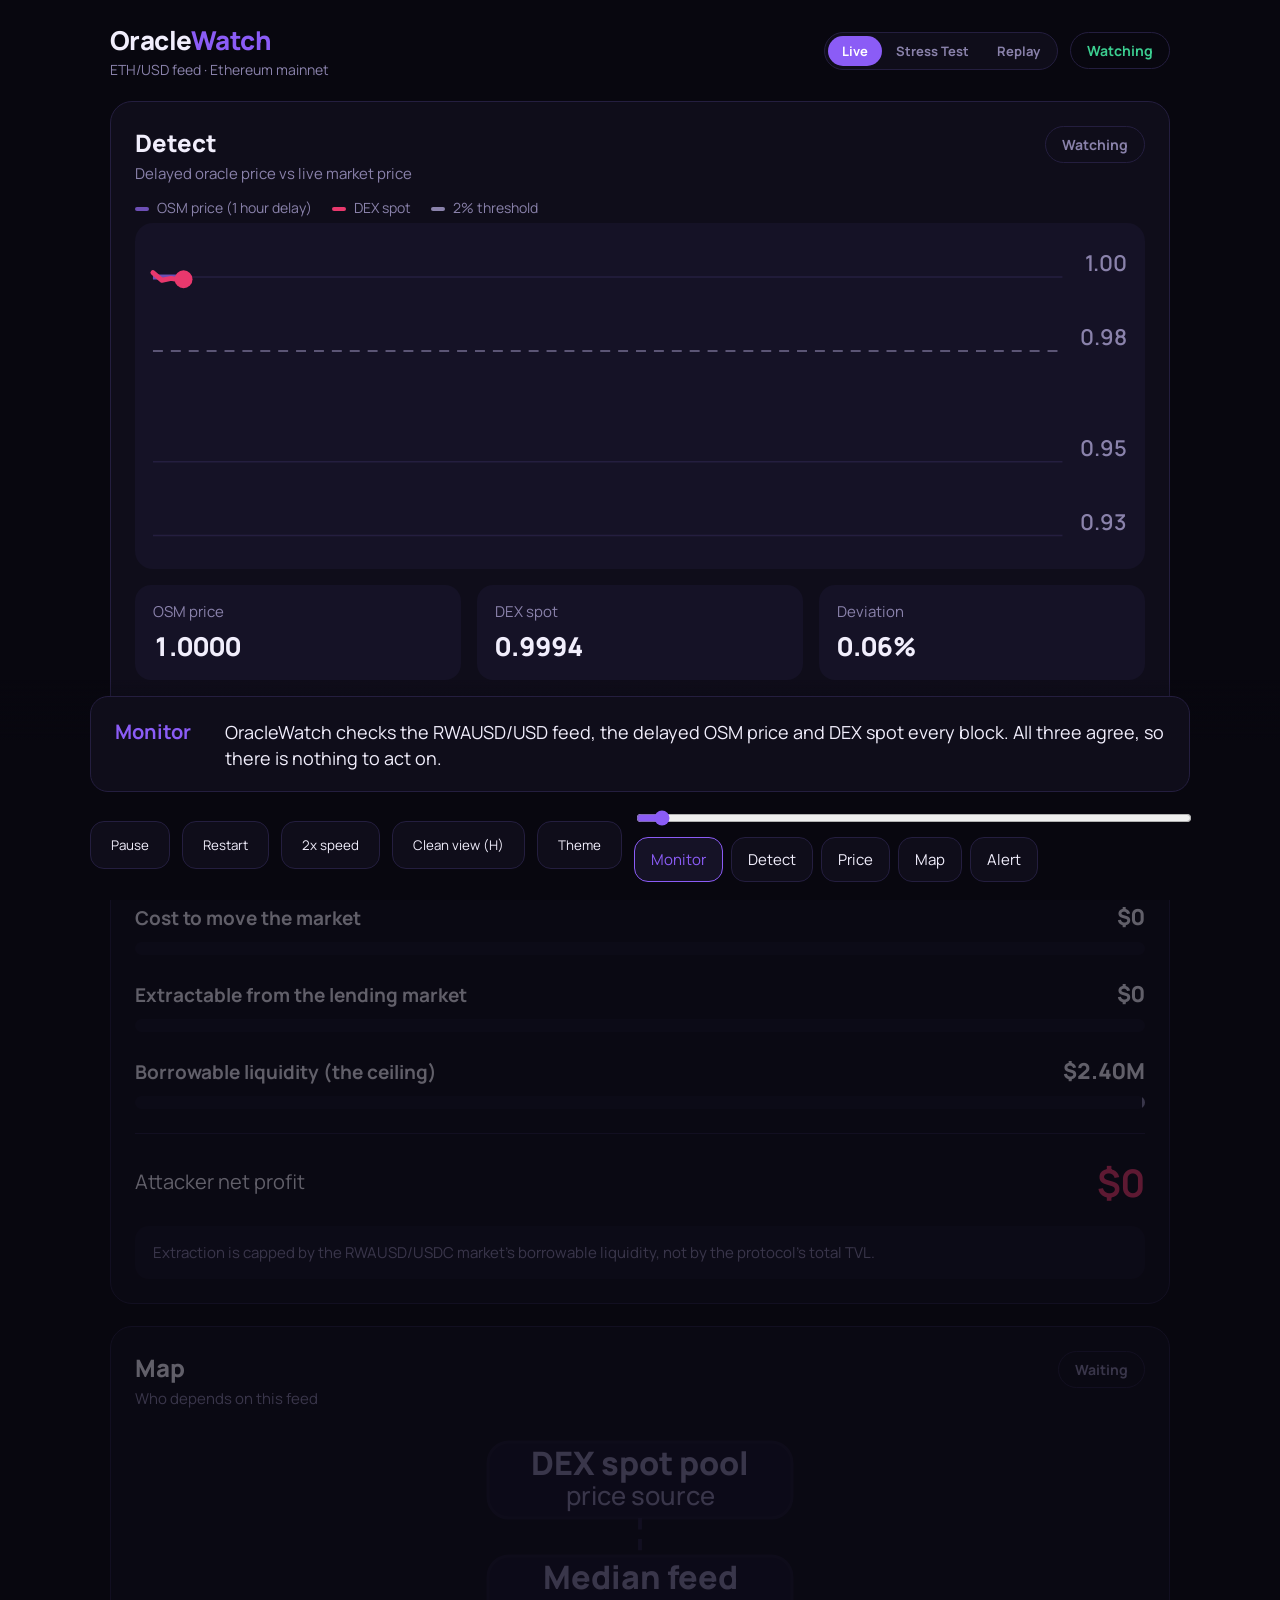
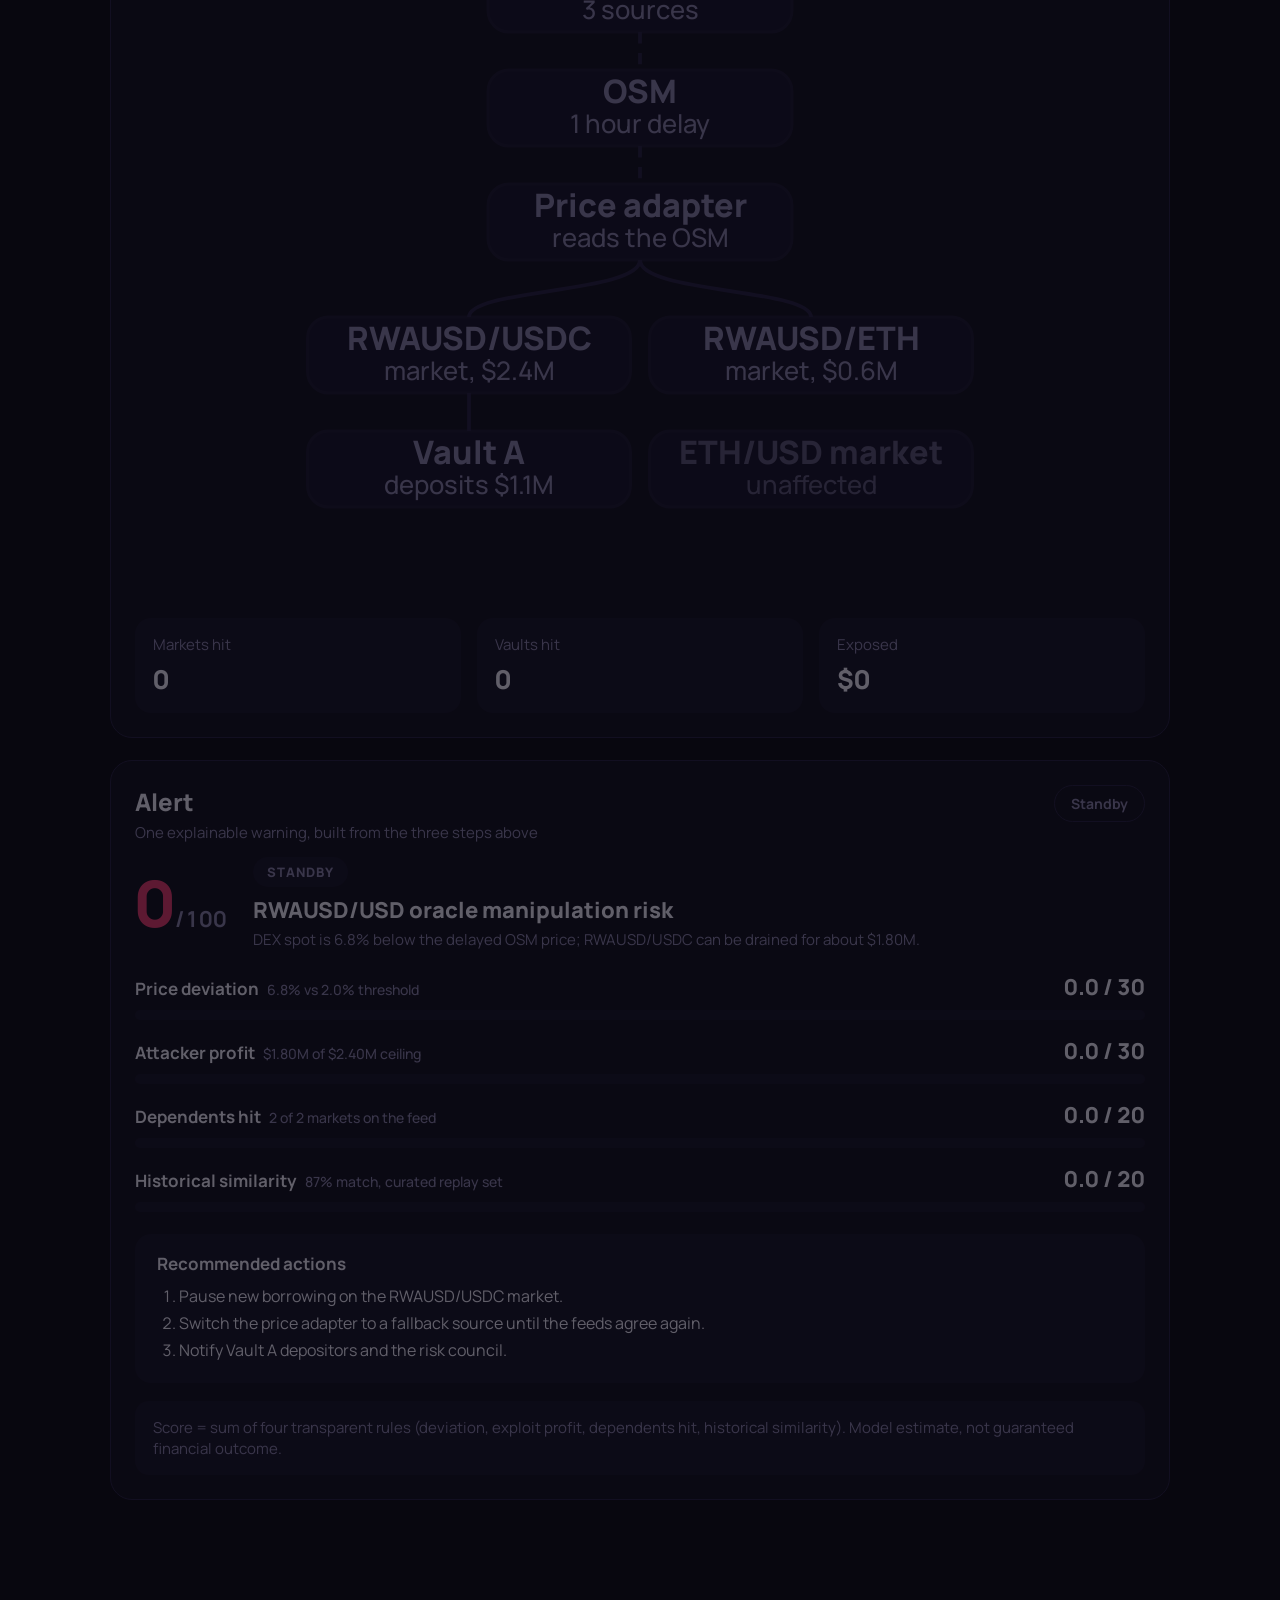
==== commit 689018cc: "Redesign OracleWatch dashboard" ====
--- a/templates/index.html
+++ b/templates/index.html
@@ -1,77 +1,43 @@
 <!DOCTYPE html>
-<html lang="en">
+<html lang="en" data-theme="dark">
 <head>
-  <meta charset="UTF-8">
-  <meta name="viewport" content="width=device-width, initial-scale=1.0">
-  <title>OracleWatch — Web3 Oracle Security & Protocol Health</title>
-  <meta name="description" content="Oracle security monitoring: Detect, Trace, Price, Map, and Alert. Real-time on-chain verification against independent market references.">
-  <link rel="preconnect" href="https://fonts.googleapis.com">
-  <link rel="preconnect" href="https://fonts.gstatic.com" crossorigin>
-  <link href="https://fonts.googleapis.com/css2?family=IBM+Plex+Mono:wght@400;500;600;700&family=IBM+Plex+Sans:wght@400;500;600;700&display=swap" rel="stylesheet">
-  <link rel="stylesheet" href="/static/style.css">
+<meta charset="utf-8">
+<meta name="viewport" content="width=device-width, initial-scale=1">
+<title>OracleWatch — Web3 Oracle Security & Protocol Health</title>
+<!-- Google Fonts: Manrope (Exact reference font) -->
+<link rel="preconnect" href="https://fonts.googleapis.com">
+<link href="https://fonts.googleapis.com/css2?family=Manrope:wght@400;500;600;700;800&display=swap" rel="stylesheet">
+<link rel="stylesheet" href="/static/style.css">
 </head>
-<body class="theme-default mode-live">
+<body>
+<noscript>This application needs JavaScript enabled.</noscript>
 
-  <!-- ==================================================== -->
-  <!-- HEADER & SYSTEM CONTEXT                              -->
-  <!-- ==================================================== -->
-  <header class="header" id="sec-monitor">
-    <div class="header-inner">
-      <div class="header-brand">
-        <div class="brand-title mono">OracleWatch</div>
-        <div class="brand-subtitle">Oracle security monitoring</div>
+<div class="wrap">
+  <!-- HEADER -->
+  <header>
+    <div>
+      <div class="brand">Oracle<span>Watch</span></div>
+      <div class="brand-sub" id="brandSub">ETH/USD feed &middot; Ethereum mainnet</div>
+    </div>
+    
+    <div class="header-right">
+      <!-- Mode Tabs (Live / Stress Test / Replay) -->
+      <div class="mode-tabs">
+        <button type="button" class="mode-tab active" id="tabLive">Live</button>
+        <button type="button" class="mode-tab" id="tabStress">Stress Test</button>
+        <button type="button" class="mode-tab" id="tabReplay">Replay</button>
       </div>
-
-      <div class="header-feed-context">
-        <span class="feed-title mono" id="feedTitleDisplay">ETH/USD feed vs reference market</span>
-        <div class="status-indicator-wrap">
-          <span class="status-dot" id="systemStatusDot"></span>
-          <span class="status-text mono" id="systemStatusText">Monitoring</span>
-        </div>
-      </div>
-
-      <div class="header-controls">
-        <div class="mode-switcher" role="tablist" aria-label="Monitoring Mode">
-          <button type="button" class="mode-btn active" id="btnModeLive" data-mode="live">Live</button>
-          <button type="button" class="mode-btn" id="btnModeStress" data-mode="stress">Stress test</button>
-          <button type="button" class="mode-btn" id="btnModeReplay" data-mode="replay">Replay</button>
-        </div>
-        <span class="simulated-badge hidden" id="simulatedBadge">SIMULATED</span>
-        <button type="button" class="btn-refresh mono" id="btnRefresh" title="Poll latest on-chain oracle and market data">Poll Now</button>
-      </div>
-    </div>
-
-    <!-- Technical Metadata Bar (collapsible / clean-view target) -->
-    <div class="tech-metadata-bar mono" id="techMetadataBar">
-      <div class="meta-item">
-        <span class="meta-label">Feed:</span>
-        <span class="meta-val" id="metaFeedAddress">0x5f4eC3Df9cbd43714FE2740f5E3616155c5b8419</span>
-      </div>
-      <div class="meta-item">
-        <span class="meta-label">Round:</span>
-        <span class="meta-val" id="metaRoundId">129127208515966895126</span>
-      </div>
-      <div class="meta-item">
-        <span class="meta-label">Last update:</span>
-        <span class="meta-val" id="metaLastUpdate">--</span>
-      </div>
-      <div class="meta-item">
-        <span class="meta-label">Heartbeat:</span>
-        <span class="meta-val">1 hour (3600s)</span>
-      </div>
-      <div class="meta-item">
-        <span class="meta-label">Sources:</span>
-        <span class="meta-val">Chainlink on-chain / DefiLlama</span>
-      </div>
+      <span class="sim-pill" id="simPill" style="display:none">SIMULATED</span>
+      <div class="chip" id="chip">Watching</div>
     </div>
   </header>
 
-  <!-- Replay Incident Toolbar (Shown when Replay mode active) -->
-  <div class="replay-toolbar hidden" id="replayToolbar">
-    <div class="replay-inner">
-      <div class="replay-select-group">
-        <label for="replayIncidentSelect" class="mono text-muted text-xs">Incident Scenario:</label>
-        <select id="replayIncidentSelect" class="replay-select mono">
+  <!-- REPLAY BAR (Shown when Replay mode active) -->
+  <div class="replay-bar" id="replayBar" style="display:none">
+    <div class="replay-bar-inner">
+      <div class="replay-select-wrap">
+        <label for="replaySelect" class="sub" style="font-size:13px;font-weight:600">Incident:</label>
+        <select id="replaySelect" class="replay-select">
           <option value="1665446400">Mango Markets (2022-10-11) — $114M Spot Skew</option>
           <option value="1675209600">BonqDAO (2023-02-01) — $120M Tellor Misconfig</option>
           <option value="1652313600">Venus Protocol (2022-05-12) — $11.2M Floor Desync</option>
@@ -79,489 +45,141 @@
           <option value="1581724800">bZx Flash Loan (2020-02-15) — $620K Spot Arbitrage</option>
         </select>
       </div>
-      <div class="replay-buttons">
-        <button type="button" class="btn-ctrl mono" id="btnReplayPlay">▶ Play</button>
-        <button type="button" class="btn-ctrl mono" id="btnReplayPause" disabled>⏸ Pause</button>
-        <button type="button" class="btn-ctrl mono" id="btnReplayReset">🔄 Reset</button>
-        <span class="replay-tag mono">delayed-feed model</span>
+      <div class="replay-note">delayed-feed model (1h heartbeat)</div>
+    </div>
+  </div>
+
+  <!-- DETECT SECTION -->
+  <section class="card" id="sec-detect">
+    <div class="card-h">
+      <div><h2 id="h-detect">Detect</h2><div class="sub" id="sub-detect">Delayed oracle price vs live market price</div></div>
+      <div class="badge" id="b-detect">Watching</div>
+    </div>
+    <div class="legend">
+      <span><i style="background:var(--purple-soft)"></i><span id="lg-osm">OSM price (1 hour delay)</span></span>
+      <span><i style="background:var(--red)"></i><span id="lg-dex">DEX spot</span></span>
+      <span><i style="background:var(--muted)"></i><span id="lg-th">2% threshold</span></span>
+    </div>
+    <div class="chart">
+      <svg viewBox="0 0 1000 340" xmlns="http://www.w3.org/2000/svg" aria-label="Price chart">
+        <line class="gl" x1="10" x2="925" id="g100"/>
+        <line class="gl th" x1="10" x2="925" id="g98"/>
+        <line class="gl" x1="10" x2="925" id="g95"/>
+        <line class="gl" x1="10" x2="925" id="g93"/>
+        <text class="gt" x="990" text-anchor="end" id="t100">1.00</text>
+        <text class="gt" x="990" text-anchor="end" id="t98">0.98</text>
+        <text class="gt" x="990" text-anchor="end" id="t95">0.95</text>
+        <text class="gt" x="990" text-anchor="end" id="t93">0.93</text>
+        <g id="alertMark" style="display:none"><line id="amLine" y1="30" y2="325"/><text id="amText" y="26">Alert</text></g>
+        <path id="osmLine" d=""/>
+        <path id="dexLine" d=""/>
+        <line id="gap" x1="0" x2="0" y1="0" y2="0" style="display:none"/>
+        <circle id="dot" r="9" cx="0" cy="0" style="display:none"/>
+      </svg>
+    </div>
+    <div class="stats">
+      <div class="stat"><div class="k" id="k-osm">OSM price</div><div class="v" id="s-osm">1.0000</div></div>
+      <div class="stat"><div class="k" id="k-dex">DEX spot</div><div class="v" id="s-dex">1.0000</div></div>
+      <div class="stat"><div class="k">Deviation</div><div class="v" id="s-dev">0.00%</div></div>
+    </div>
+    <div id="logWrap"><ul class="log" id="log"></ul></div>
+  </section>
+
+  <!-- PRICE SECTION -->
+  <section class="card locked" id="sec-price">
+    <div class="card-h">
+      <div><h2>Price</h2><div class="sub">What this is worth to an attacker</div></div>
+      <div class="badge" id="b-price">Waiting</div>
+    </div>
+    <div class="row"><span>Cost to move the market</span><span class="amt" id="p-cost">$0</span></div>
+    <div class="track"><div class="fill amber" id="f-cost"></div></div>
+    <div class="row"><span>Extractable from the lending market</span><span class="amt" id="p-ext">$0</span></div>
+    <div class="track"><div class="fill red" id="f-ext"></div></div>
+    <div class="row"><span>Borrowable liquidity (the ceiling)</span><span class="amt" id="p-ceil">$2.40M</span></div>
+    <div class="track"><div class="tick"></div></div>
+    <div class="profit"><span>Attacker net profit</span><b id="p-net">$0</b></div>
+    <div class="note" id="p-note">Extraction is capped by the RWAUSD/USDC market's borrowable liquidity, not by the protocol's total TVL.</div>
+  </section>
+
+  <!-- MAP SECTION -->
+  <section class="card locked" id="sec-map">
+    <div class="card-h">
+      <div><h2>Map</h2><div class="sub">Who depends on this feed</div></div>
+      <div class="badge" id="b-map">Waiting</div>
+    </div>
+    <div class="mapwrap">
+      <svg viewBox="0 0 800 820" xmlns="http://www.w3.org/2000/svg" aria-label="Dependency map">
+        <!-- edges -->
+        <path class="edge dash" data-t="35"   d="M400 100 L400 140"/>
+        <path class="edge dash" data-t="36.5" d="M400 220 L400 260"/>
+        <path class="edge dash" data-t="38"   d="M400 340 L400 380"/>
+        <path class="edge hit"  data-t="39.5" d="M400 460 C400 495 220 490 220 520"/>
+        <path class="edge hit"  data-t="40.3" d="M400 460 C400 495 580 490 580 520"/>
+        <path class="edge hit"  data-t="41.5" d="M220 600 L220 640"/>
+        <!-- nodes -->
+        <g class="node" data-t="33.5"><rect x="240" y="20"  width="320" height="80" rx="22"/><text class="t1" x="400" y="55">DEX spot pool</text><text class="t2" x="400" y="86">price source</text></g>
+        <g class="node" data-t="35"><rect x="240" y="140" width="320" height="80" rx="22"/><text class="t1" x="400" y="175">Median feed</text><text class="t2" x="400" y="206">3 sources</text></g>
+        <g class="node" data-t="36.5"><rect x="240" y="260" width="320" height="80" rx="22"/><text class="t1" x="400" y="295">OSM</text><text class="t2" x="400" y="326">1 hour delay</text></g>
+        <g class="node" data-t="38"><rect x="240" y="380" width="320" height="80" rx="22"/><text class="t1" x="400" y="415">Price adapter</text><text class="t2" x="400" y="446">reads the OSM</text></g>
+        <g class="node hit" id="n-usdc" data-t="39.5"><rect x="50"  y="520" width="340" height="80" rx="22"/><text class="t1" x="220" y="555" id="lbl-n-usdc-1">RWAUSD/USDC</text><text class="t2" x="220" y="586" id="lbl-n-usdc-2">market, $2.4M</text></g>
+        <g class="node hit" id="n-eth"  data-t="40.3"><rect x="410" y="520" width="340" height="80" rx="22"/><text class="t1" x="580" y="555" id="lbl-n-eth-1">RWAUSD/ETH</text><text class="t2" x="580" y="586" id="lbl-n-eth-2">market, $0.6M</text></g>
+        <g class="node hit" id="n-vault" data-t="41.5"><rect x="50"  y="640" width="340" height="80" rx="22"/><text class="t1" x="220" y="675" id="lbl-n-vault-1">Vault A</text><text class="t2" x="220" y="706" id="lbl-n-vault-2">deposits $1.1M</text></g>
+        <g class="node safe"><rect x="410" y="640" width="340" height="80" rx="22"/><text class="t1" x="580" y="675" id="lbl-n-safe-1">ETH/USD market</text><text class="t2" x="580" y="706" id="lbl-n-safe-2">unaffected</text></g>
+      </svg>
+    </div>
+    <div class="stats">
+      <div class="stat"><div class="k">Markets hit</div><div class="v" id="m-mk">0</div></div>
+      <div class="stat"><div class="k">Vaults hit</div><div class="v" id="m-vt">0</div></div>
+      <div class="stat"><div class="k">Exposed</div><div class="v" id="m-ex">$0</div></div>
+    </div>
+  </section>
+
+  <!-- ALERT SECTION -->
+  <section class="card locked" id="sec-alert">
+    <div class="card-h">
+      <div><h2>Alert</h2><div class="sub">One explainable warning, built from the three steps above</div></div>
+      <div class="badge" id="b-alert">Standby</div>
+    </div>
+    <div class="alert-top">
+      <div class="score"><span id="score">0</span><small>/100</small></div>
+      <div>
+        <span class="pill idle" id="pill">STANDBY</span>
+        <div class="a-title" id="alertTitle">RWAUSD/USD oracle manipulation risk</div>
+        <div class="sub" id="alertDesc">DEX spot is 6.8% below the delayed OSM price; RWAUSD/USDC can be drained for about $1.80M.</div>
+      </div>
+    </div>
+    <div id="factors"></div>
+    <div class="actions">
+      <h3>Recommended actions</h3>
+      <ol id="actionList">
+        <li>Pause new borrowing on the RWAUSD/USDC market.</li>
+        <li>Switch the price adapter to a fallback source until the feeds agree again.</li>
+        <li>Notify Vault A depositors and the risk council.</li>
+      </ol>
+    </div>
+    <div class="note" id="alertNote">Score = sum of four transparent rules (deviation, exploit profit, dependents hit, historical similarity). Model estimate, not guaranteed financial outcome.</div>
+  </section>
+</div>
+
+<!-- FLOATING BOTTOM DOCK -->
+<div class="dock">
+  <div class="dock-in">
+    <div class="nar"><b id="nar-k">Monitor</b><span id="nar-t"></span></div>
+    <div class="controls">
+      <button type="button" class="btn" id="bPlay">Pause</button>
+      <button type="button" class="btn" id="bRestart">Restart</button>
+      <button type="button" class="btn" id="bSpeed">2x speed</button>
+      <button type="button" class="btn" id="bClean">Clean view (H)</button>
+      <button type="button" class="btn" id="bTheme">Theme</button>
+      <div class="scrub">
+        <input type="range" id="scrub" min="0" max="500" step="1" value="0" aria-label="Timeline">
+        <div class="stages" id="stages"></div>
       </div>
     </div>
   </div>
+</div>
+<div class="hint">Press H to show controls</div>
 
-  <!-- ==================================================== -->
-  <!-- MAIN INVESTIGATION WORKFLOW (Continuous Flow)        -->
-  <!-- ==================================================== -->
-  <main class="investigation-container">
-
-    <!-- -------------------------------------------------- -->
-    <!-- SCREEN 1: DETECT                                   -->
-    <!-- Large Chart + 3 Metric Blocks + Status Banner      -->
-    <!-- -------------------------------------------------- -->
-    <section class="investigation-section section-detect" id="sec-detect">
-      
-      <!-- Chart Area -->
-      <div class="chart-panel">
-        <div class="chart-header">
-          <div class="chart-title-group">
-            <span class="section-badge mono">DETECT</span>
-            <span class="chart-title mono">Price Trajectory & Divergence Horizon</span>
-          </div>
-
-          <!-- Chart Legend -->
-          <div class="chart-legend mono">
-            <span class="legend-item">
-              <span class="legend-dot dot-oracle"></span>
-              <span>Oracle / OSM</span>
-            </span>
-            <span class="legend-item">
-              <span class="legend-dot dot-market" id="legendMarketDot"></span>
-              <span id="legendMarketLabel">DEX spot</span>
-            </span>
-            <span class="legend-item">
-              <span class="legend-dash dash-threshold"></span>
-              <span>Threshold (<span id="legendThresholdVal">2.0%</span>)</span>
-            </span>
-          </div>
-        </div>
-
-        <!-- SVG Chart Viewport -->
-        <div class="chart-viewport" id="chartViewport">
-          <svg id="mainChartSvg" class="main-chart-svg" preserveAspectRatio="none" viewBox="0 0 1000 360">
-            <defs>
-              <linearGradient id="alertZoneGrad" x1="0" y1="0" x2="0" y2="1">
-                <stop offset="0%" stop-color="#f43f5e" stop-opacity="0.18"/>
-                <stop offset="100%" stop-color="#f43f5e" stop-opacity="0.0"/>
-              </linearGradient>
-            </defs>
-
-            <!-- Horizontal Grid & Y-Axis Labels -->
-            <g id="chartGridGroup" class="chart-grid"></g>
-
-            <!-- Alert Zone Shading -->
-            <g id="chartAlertZoneGroup"></g>
-
-            <!-- Threshold Dashed Line -->
-            <line id="chartThresholdLine" class="threshold-line" x1="60" y1="180" x2="980" y2="180"/>
-
-            <!-- Market Reference / DEX Price Path -->
-            <path id="chartMarketPath" class="chart-path market-path" d=""/>
-
-            <!-- Oracle / OSM Line (Purple) -->
-            <path id="chartOraclePath" class="chart-path oracle-path" d=""/>
-
-            <!-- Vertical Alert Marker (│ Alert │ ▼) -->
-            <g id="chartAlertMarkerGroup" class="alert-marker-group hidden">
-              <line id="alertMarkerLine" class="alert-marker-line" x1="500" y1="30" x2="500" y2="320"/>
-              <g id="alertMarkerAnnotation" transform="translate(500, 45)">
-                <rect x="-35" y="-18" width="70" height="24" rx="4" class="alert-box-bg"/>
-                <text x="0" y="-2" text-anchor="middle" class="alert-box-text mono">Alert</text>
-                <polygon points="-5,6 5,6 0,12" class="alert-box-arrow"/>
-              </g>
-            </g>
-
-            <!-- Interactive Crosshair -->
-            <g id="chartCrosshairGroup" class="crosshair-group hidden">
-              <line id="crosshairLineX" class="crosshair-line" x1="0" y1="30" x2="0" y2="320"/>
-              <line id="crosshairLineY" class="crosshair-line" x1="60" y1="0" x2="980" y2="0"/>
-              <circle id="crosshairDotMarket" class="crosshair-dot dot-market-cross" r="4.5"/>
-              <circle id="crosshairDotOracle" class="crosshair-dot dot-oracle-cross" r="4.5"/>
-            </g>
-
-            <!-- Time Axis Labels -->
-            <g id="chartTimeAxisGroup" class="time-axis"></g>
-          </svg>
-
-          <!-- Interactive Floating Tooltip -->
-          <div class="chart-tooltip mono hidden" id="chartTooltip">
-            <div class="tt-row"><span class="tt-lbl">Time:</span> <span class="tt-val" id="ttTime">--</span></div>
-            <div class="tt-row"><span class="tt-lbl">Oracle:</span> <span class="tt-val tt-purple" id="ttOracle">--</span></div>
-            <div class="tt-row"><span class="tt-lbl">DEX Spot:</span> <span class="tt-val" id="ttMarket">--</span></div>
-            <div class="tt-row"><span class="tt-lbl">Deviation:</span> <span class="tt-val tt-dev" id="ttDev">--</span></div>
-          </div>
-        </div>
-      </div>
-
-      <!-- Metrics Immediately Below Chart: 3 Compact Blocks -->
-      <div class="detect-metrics-grid">
-        <div class="metric-card metric-oracle">
-          <div class="metric-label mono">Oracle price</div>
-          <div class="metric-value mono" id="valOraclePrice">$2,650.25</div>
-          <div class="metric-sub mono" id="valOracleSub">Chainlink ETH/USD</div>
-        </div>
-
-        <div class="metric-card metric-market">
-          <div class="metric-label mono">Reference / DEX spot</div>
-          <div class="metric-value mono" id="valMarketPrice">$2,651.16</div>
-          <div class="metric-sub mono" id="valMarketSub">DefiLlama Spot Aggregate</div>
-        </div>
-
-        <div class="metric-card metric-deviation">
-          <div class="metric-label mono">Deviation</div>
-          <div class="metric-value mono" id="valDeviation">0.03%</div>
-          <div class="metric-sub mono" id="valDeviationSub">Threshold: 2.0%</div>
-        </div>
-      </div>
-
-      <!-- Detection Status Readout Banner -->
-      <div class="detect-status-banner mono" id="detectStatusBanner">
-        <span class="status-banner-icon" id="statusBannerIcon">●</span>
-        <span class="status-banner-text" id="statusBannerText">No deviation above 2%</span>
-        <div class="threshold-slider-inline">
-          <label for="thresholdInput" class="text-xs text-muted">Adjust Threshold:</label>
-          <input type="range" id="thresholdInput" min="0.5" max="15.0" step="0.1" value="2.0" class="threshold-slider">
-          <span class="threshold-val mono" id="valThresholdDisplay">2.0%</span>
-        </div>
-      </div>
-
-    </section>
-
-    <!-- -------------------------------------------------- -->
-    <!-- SCREEN 2: TRACE / ACTIVITY                         -->
-    <!-- Investigation Timeline with Compact Event Rows     -->
-    <!-- -------------------------------------------------- -->
-    <section class="investigation-section section-trace" id="sec-trace">
-      <div class="section-header">
-        <div class="section-title-wrap">
-          <span class="section-badge mono">TRACE</span>
-          <h2 class="section-title">Security trace</h2>
-        </div>
-        <div class="section-subtitle mono">Chronological incident investigation log</div>
-      </div>
-
-      <div class="trace-panel">
-        <div class="trace-timeline-list" id="traceEventList">
-          <!-- Populated dynamically with compact horizontal rows -->
-          <div class="trace-row">
-            <span class="trace-time mono">00:00</span>
-            <span class="trace-marker status-ok"></span>
-            <span class="trace-desc">Watching 4 feeds across 12 markets</span>
-            <span class="trace-status mono text-dim">INITIALIZED</span>
-          </div>
-        </div>
-      </div>
-    </section>
-
-    <!-- -------------------------------------------------- -->
-    <!-- SCREEN 3: PRICE                                    -->
-    <!-- "What this is worth to an attacker" - Horiz Bars   -->
-    <!-- -------------------------------------------------- -->
-    <section class="investigation-section section-price" id="sec-price">
-      <div class="section-header">
-        <div class="section-title-wrap">
-          <span class="section-badge mono">PRICE</span>
-          <h2 class="section-title">Price</h2>
-        </div>
-        <div class="section-subtitle">What this is worth to an attacker</div>
-      </div>
-
-      <div class="price-panel">
-        <div class="price-bars-container">
-          
-          <!-- Bar 1: Cost to move the market -->
-          <div class="price-bar-row">
-            <div class="price-bar-meta">
-              <span class="price-bar-label">Cost to move the market</span>
-              <span class="price-bar-val mono" id="valMarketMoveCost">$96K</span>
-            </div>
-            <div class="price-bar-track">
-              <div class="price-bar-fill fill-cost" id="barMoveCost" style="width: 5%;"></div>
-            </div>
-          </div>
-
-          <!-- Bar 2: Extractable from lending market -->
-          <div class="price-bar-row">
-            <div class="price-bar-meta">
-              <span class="price-bar-label">Extractable from the lending market</span>
-              <span class="price-bar-val mono" id="valExtractableBound">$1.90M</span>
-            </div>
-            <div class="price-bar-track">
-              <div class="price-bar-fill fill-extractable" id="barExtractable" style="width: 79%;"></div>
-            </div>
-          </div>
-
-          <!-- Bar 3: Borrowable liquidity ceiling -->
-          <div class="price-bar-row">
-            <div class="price-bar-meta">
-              <span class="price-bar-label">Borrowable liquidity ceiling</span>
-              <span class="price-bar-val mono" id="valLiquidityCeiling">$2.40M</span>
-            </div>
-            <div class="price-bar-track">
-              <div class="price-bar-fill fill-ceiling" id="barCeiling" style="width: 100%;"></div>
-            </div>
-          </div>
-
-          <!-- Bar 4: Attacker net profit / Net Opportunity -->
-          <div class="price-bar-row row-net-profit">
-            <div class="price-bar-meta">
-              <span class="price-bar-label-primary">Estimated net opportunity</span>
-              <span class="price-bar-val-primary mono" id="valNetOpportunity">+$1.80M</span>
-            </div>
-            <div class="price-bar-track">
-              <div class="price-bar-fill fill-net" id="barNet" style="width: 75%;"></div>
-            </div>
-          </div>
-
-        </div>
-
-        <!-- Model Estimate Disclaimers -->
-        <div class="price-disclaimer-bar mono">
-          <span class="disclaimer-tag">Model estimate</span>
-          <span class="text-dim">·</span>
-          <span class="text-muted">Not guaranteed exploit profit</span>
-          <span class="text-dim">·</span>
-          <span class="text-muted">min(borrowable lending liquidity, collateral supplied)</span>
-          <button type="button" class="btn-formula-toggle mono" id="btnFormulaToggle">Show Formula ▾</button>
-        </div>
-
-        <!-- Expandable Formula & Parameters -->
-        <div class="formula-drawer mono hidden" id="formulaDrawer">
-          <div class="formula-content">
-            <div class="formula-line"><strong>DEX Movement Cost:</strong> <code>R × (√(1 / (1 - d)) - 1)</code> [where R = Pool TVL / 2]</div>
-            <div class="formula-line"><strong>Extractable Bound:</strong> <code>min(borrowable_liquidity, collateral_supplied)</code></div>
-            <div class="formula-line"><strong>Attacker Cost:</strong> <code>flash_loan_fee (0.09%) + gas_cost ($50)</code></div>
-            <div class="formula-line"><strong>Estimated Net Opportunity:</strong> <code>Extractable - Movement Cost - Attacker Cost</code></div>
-          </div>
-
-          <!-- Parameter adjustment controls -->
-          <div class="formula-inputs-grid">
-            <div class="input-grp">
-              <label for="inputPoolTvl">Pool TVL (USD)</label>
-              <input type="number" id="inputPoolTvl" value="900000000" step="10000000">
-            </div>
-            <div class="input-grp">
-              <label for="inputBorrowable">Borrowable Liquidity (USD)</label>
-              <input type="number" id="inputBorrowable" value="120000000" step="5000000">
-            </div>
-            <div class="input-grp">
-              <label for="inputCollateral">Collateral Supplied (USD)</label>
-              <input type="number" id="inputCollateral" value="250000000" step="5000000">
-            </div>
-            <div class="input-grp">
-              <button type="button" class="btn-recalc mono" id="btnRecalcRisk">Recompute Model</button>
-            </div>
-          </div>
-        </div>
-      </div>
-    </section>
-
-    <!-- -------------------------------------------------- -->
-    <!-- SCREEN 4: MAP                                      -->
-    <!-- "Who depends on this feed" - Dependency Graph      -->
-    <!-- -------------------------------------------------- -->
-    <section class="investigation-section section-map" id="sec-map">
-      <div class="section-header">
-        <div class="section-title-wrap">
-          <span class="section-badge mono">MAP</span>
-          <h2 class="section-title">Map</h2>
-        </div>
-        <div class="section-subtitle">Who depends on this feed</div>
-      </div>
-
-      <div class="map-panel">
-        
-        <!-- Interactive Visual Dependency Graph -->
-        <div class="dependency-graph-container" id="dependencyGraphContainer">
-          
-          <!-- Root Pipeline (Vertical Chain) -->
-          <div class="graph-root-chain">
-            
-            <!-- Node 1: DEX Spot Pool -->
-            <div class="graph-node node-source" id="nodeDexSpot">
-              <div class="node-title mono">DEX spot pool</div>
-              <div class="node-sub">price source</div>
-            </div>
-            
-            <div class="graph-edge-v" id="edge1">
-              <span class="edge-line"></span>
-              <span class="edge-arrow">▼</span>
-            </div>
-
-            <!-- Node 2: Median Feed -->
-            <div class="graph-node node-feed" id="nodeMedianFeed">
-              <div class="node-title mono">Median feed</div>
-              <div class="node-sub">3 sources</div>
-            </div>
-
-            <div class="graph-edge-v" id="edge2">
-              <span class="edge-line"></span>
-              <span class="edge-arrow">▼</span>
-            </div>
-
-            <!-- Node 3: OSM -->
-            <div class="graph-node node-osm" id="nodeOsm">
-              <div class="node-title mono">OSM</div>
-              <div class="node-sub">1 hour delay</div>
-            </div>
-
-            <div class="graph-edge-v" id="edge3">
-              <span class="edge-line"></span>
-              <span class="edge-arrow">▼</span>
-            </div>
-
-            <!-- Node 4: Price Adapter -->
-            <div class="graph-node node-adapter" id="nodePriceAdapter">
-              <div class="node-title mono">Price adapter</div>
-              <div class="node-sub">reads the OSM</div>
-            </div>
-
-            <div class="graph-edge-v" id="edge4">
-              <span class="edge-line"></span>
-              <span class="edge-arrow">▼</span>
-            </div>
-          </div>
-
-          <!-- Dependent Branch Markets -->
-          <div class="graph-branches-container">
-            <div class="graph-branch-label mono text-dim text-xs">DEPENDENT CONSUMER MARKETS & VAULTS</div>
-            
-            <div class="graph-branches-grid">
-              <!-- Branch 1: RWAUSD/USDC -->
-              <div class="graph-node node-market" id="nodeRwaUsdc">
-                <div class="node-status-dot"></div>
-                <div class="node-title mono">RWAUSD/USDC</div>
-                <div class="node-sub">market: $2.4M</div>
-                <span class="node-badge mono">AFFECTED</span>
-              </div>
-
-              <!-- Branch 2: RWAUSD/ETH -->
-              <div class="graph-node node-market" id="nodeRwaEth">
-                <div class="node-status-dot"></div>
-                <div class="node-title mono">RWAUSD/ETH</div>
-                <div class="node-sub">market: $0.6M</div>
-                <span class="node-badge mono">AFFECTED</span>
-              </div>
-
-              <!-- Branch 3: Vault A -->
-              <div class="graph-node node-vault" id="nodeVaultA">
-                <div class="node-status-dot"></div>
-                <div class="node-title mono">Vault A</div>
-                <div class="node-sub">deposits: $1.1M</div>
-                <span class="node-badge mono">AFFECTED</span>
-              </div>
-
-              <!-- Branch 4: ETH/USD market (Unaffected) -->
-              <div class="graph-node node-unaffected" id="nodeEthUsd">
-                <div class="node-status-dot"></div>
-                <div class="node-title mono">ETH/USD market</div>
-                <div class="node-sub">unaffected</div>
-                <span class="node-badge mono">SAFE</span>
-              </div>
-            </div>
-          </div>
-
-        </div>
-
-        <!-- Map Bottom Summary: 3 Compact Values -->
-        <div class="map-summary-bar mono">
-          <div class="map-sum-item">
-            <span class="map-sum-label">Markets hit</span>
-            <span class="map-sum-val" id="countMarketsHit">3</span>
-          </div>
-          <div class="map-sum-item">
-            <span class="map-sum-label">Vaults hit</span>
-            <span class="map-sum-val" id="countVaultsHit">2</span>
-          </div>
-          <div class="map-sum-item">
-            <span class="map-sum-label">Exposure</span>
-            <span class="map-sum-val mono" id="countExposure">$4.1M</span>
-          </div>
-        </div>
-
-      </div>
-    </section>
-
-    <!-- -------------------------------------------------- -->
-    <!-- SCREEN 5: ALERT / SUMMARY                          -->
-    <!-- Incident Reconstruction & Explainability           -->
-    <!-- -------------------------------------------------- -->
-    <section class="investigation-section section-alert" id="sec-alert">
-      <div class="section-header">
-        <div class="section-title-wrap">
-          <span class="section-badge mono">ALERT</span>
-          <h2 class="section-title">Explainable Alert & Evidence</h2>
-        </div>
-        <div class="section-subtitle">Verified incident reasoning and evidence record</div>
-      </div>
-
-      <div class="alert-summary-panel">
-        <div class="alert-grid">
-          
-          <!-- What Happened -->
-          <div class="alert-quadrant">
-            <div class="quadrant-label mono">1. WHAT HAPPENED?</div>
-            <p class="quadrant-body" id="alertWhatBody">
-              Oracle price is aligned with the independent reference market. No significant divergence detected.
-            </p>
-          </div>
-
-          <!-- Why Detected -->
-          <div class="alert-quadrant">
-            <div class="quadrant-label mono">2. WHY WAS IT DETECTED?</div>
-            <p class="quadrant-body" id="alertWhyBody">
-              Calculated deviation is currently within the configured monitoring threshold (2.0%).
-            </p>
-          </div>
-
-          <!-- Potential Impact -->
-          <div class="alert-quadrant">
-            <div class="quadrant-label mono">3. POTENTIAL PROTOCOL IMPACT</div>
-            <p class="quadrant-body" id="alertImpactBody">
-              Solvent state. Consumer lending protocols (Aave, MakerDAO, Compound) calculate valid collateral values and health factors.
-            </p>
-          </div>
-
-          <!-- Verifiable Evidence Record -->
-          <div class="alert-quadrant evidence-box">
-            <div class="quadrant-label mono text-purple">4. VERIFIABLE EVIDENCE</div>
-            <div class="evidence-list mono text-xs">
-              <div class="ev-row"><span>Oracle Feed:</span> <span id="evFeed">Chainlink (0x5f4e...8419)</span></div>
-              <div class="ev-row"><span>Oracle Price:</span> <span class="text-purple" id="evOraclePrice">$2,650.25</span></div>
-              <div class="ev-row"><span>Market Ref:</span> <span id="evMarketSource">DefiLlama Spot</span></div>
-              <div class="ev-row"><span>Market Price:</span> <span id="evMarketPrice">$2,651.16</span></div>
-              <div class="ev-row"><span>Threshold:</span> <span id="evThreshold">2.0%</span></div>
-              <div class="ev-row"><span>State:</span> <span id="evState" class="text-ok">NORMAL</span></div>
-            </div>
-          </div>
-
-        </div>
-      </div>
-    </section>
-
-  </main>
-
-  <!-- ==================================================== -->
-  <!-- PERSISTENT BOTTOM CONTROL & NAVIGATION BAR           -->
-  <!-- ==================================================== -->
-  <footer class="bottom-control-bar" id="bottomControlBar">
-    <div class="bar-left-controls">
-      <button type="button" class="ctrl-btn mono" id="btnTogglePause">
-        <span id="iconPause">⏸</span> <span id="textPause">Pause</span>
-      </button>
-      <button type="button" class="ctrl-btn mono" id="btnRestart">
-        <span>🔄</span> <span>Restart</span>
-      </button>
-      <button type="button" class="ctrl-btn mono" id="btnSpeedToggle">
-        <span id="textSpeed">1x</span>
-      </button>
-      <button type="button" class="ctrl-btn mono" id="btnCleanView">
-        <span>🧹</span> <span>Clean view</span>
-      </button>
-      <button type="button" class="ctrl-btn mono" id="btnThemeToggle">
-        <span>🎨</span> <span>Theme</span>
-      </button>
-    </div>
-
-    <!-- Navigation Jumps -->
-    <nav class="bar-right-nav mono" aria-label="Incident Sections">
-      <a href="#sec-monitor" class="nav-jump-btn" data-target="sec-monitor">Monitor</a>
-      <a href="#sec-detect" class="nav-jump-btn active" data-target="sec-detect">Detect</a>
-      <a href="#sec-trace" class="nav-jump-btn" data-target="sec-trace">Trace</a>
-      <a href="#sec-price" class="nav-jump-btn" data-target="sec-price">Price</a>
-      <a href="#sec-map" class="nav-jump-btn" data-target="sec-map">Map</a>
-      <a href="#sec-alert" class="nav-jump-btn" data-target="sec-alert">Alert</a>
-    </nav>
-  </footer>
-
-  <script src="/static/app.js"></script>
+<script src="/static/app.js"></script>
 </body>
 </html>
--- a/static/style.css
+++ b/static/style.css
@@ -1,60 +1,43 @@
 /* ==========================================================================
-   OracleWatch — Security Incident Reconstruction Console
-   Visual Design Specification: Dark near-black/deep-purple, 8-14px radius,
-   Purple for Oracle/active, Pink/Red for deviation/alert, neutral grey text.
-   Continuous vertical investigation: DETECT -> TRACE -> PRICE -> MAP -> ALERT
+   OracleWatch — Visual & Interaction Stylesheet (Reference Demo Spec)
+   Theme: Dark near-black / deep-purple, Manrope font, 22px rounded cards,
+   proportional price bars, SVG dependency map, and floating bottom dock.
    ========================================================================== */
 
 :root {
-  /* Dark Near-Black & Deep-Purple Environment */
-  --bg-app: #07080f;
-  --bg-panel: #0e111d;
-  --bg-panel-elevated: #141727;
-  --bg-panel-subtle: #191e32;
-  
-  --border-subtle: #1b2034;
-  --border-active: #2b3352;
-  --border-purple: rgba(168, 85, 247, 0.45);
-  
-  --text-primary: #f8fafc;
-  --text-secondary: #94a3b8;
-  --text-muted: #64748b;
-  --text-dim: #475569;
-  
-  /* Semantic Colors */
-  --purple-oracle: #a855f7;
-  --purple-dark: #3b1754;
-  --purple-glow: rgba(168, 85, 247, 0.12);
-  
-  --pink-alert: #f43f5e;
-  --pink-dark: #3f121d;
-  --pink-glow: rgba(244, 63, 94, 0.12);
-
-  --green-ok: #10b981;
-  --green-dark: #062c1e;
-  
-  --yellow-warn: #eab308;
-  --yellow-dark: #372304;
-
-  --font-sans: 'IBM Plex Sans', -apple-system, BlinkMacSystemFont, 'Segoe UI', Roboto, sans-serif;
-  --font-mono: 'IBM Plex Mono', ui-monospace, SFMono-Regular, Menlo, Monaco, Consolas, monospace;
-
-  --radius-card: 12px;
-  --radius-sm: 6px;
-}
-
-/* Theme: Cyber Charcoal Alternate */
-body.theme-charcoal {
-  --bg-app: #090a0d;
-  --bg-panel: #111318;
-  --bg-panel-elevated: #181b22;
-  --border-subtle: #232732;
+  --bg: #08070f;
+  --panel: #0f0d1a;
+  --panel2: #151226;
+  --line: #241e3f;
+  --text: #f1eefc;
+  --muted: #8a82ab;
+  --purple: #8b5cf6;
+  --purple-soft: #6d4fb5;
+  --red: #e8386d;
+  --red-d: #7c2145;
+  --amber: #f0b93b;
+  --node: #1a1433;
+  --green: #3ccf91;
+}
+
+[data-theme="light"] {
+  --bg: #f4f2fb;
+  --panel: #ffffff;
+  --panel2: #f1eefb;
+  --line: #ddd6f3;
+  --text: #1b1533;
+  --muted: #6f6892;
+  --purple: #7c4ddb;
+  --purple-soft: #9b83e0;
+  --red: #d62660;
+  --red-d: #f0b3c8;
+  --amber: #d9960f;
+  --node: #efeafc;
+  --green: #1ea672;
 }
 
 * {
   box-sizing: border-box;
-  margin: 0;
-  padding: 0;
 }
 
 html {
@@ -62,1207 +45,723 @@
 }
 
 body {
-  background-color: var(--bg-app);
-  color: var(--text-primary);
-  font-family: var(--font-sans);
+  margin: 0;
+  background: var(--bg);
+  color: var(--text);
+  font-family: 'Manrope', system-ui, -apple-system, 'Segoe UI', Roboto, Helvetica, Arial, sans-serif;
+  -webkit-font-smoothing: antialiased;
+}
+
+.wrap {
+  max-width: 1100px;
+  margin: 0 auto;
+  padding: 22px 20px 10px;
+}
+
+/* ==========================================================================
+   HEADER
+   ========================================================================== */
+header {
+  display: flex;
+  justify-content: space-between;
+  align-items: center;
+  margin-bottom: 22px;
+  flex-wrap: wrap;
+  gap: 16px;
+}
+
+.brand {
+  font-size: 26px;
+  font-weight: 800;
+  letter-spacing: -0.02em;
+}
+
+.brand span {
+  color: var(--purple);
+}
+
+.brand-sub {
+  color: var(--muted);
+  font-size: 14px;
+  margin-top: 2px;
+}
+
+.header-right {
+  display: flex;
+  align-items: center;
+  gap: 12px;
+}
+
+.mode-tabs {
+  display: flex;
+  background: var(--panel);
+  border: 1px solid var(--line);
+  border-radius: 999px;
+  padding: 3px;
+}
+
+.mode-tab {
+  background: transparent;
+  border: none;
+  color: var(--muted);
+  font-family: inherit;
   font-size: 13px;
-  line-height: 1.5;
-  -webkit-font-smoothing: antialiased;
-  min-height: 100vh;
-  padding-bottom: 70px; /* Space for persistent bottom control bar */
-}
-
-.mono {
-  font-family: var(--font-mono);
-  font-variant-numeric: tabular-nums;
-}
-
-.text-muted { color: var(--text-muted); }
-.text-dim { color: var(--text-dim); }
-.text-purple { color: var(--purple-oracle); }
-.text-alert { color: var(--pink-alert); }
-.text-ok { color: var(--green-ok); }
-.text-xs { font-size: 11px; }
-
-.hidden {
-  display: none !important;
-}
-
-/* ==========================================================================
-   HEADER AREA
-   ========================================================================== */
-.header {
-  background-color: var(--bg-panel);
-  border-bottom: 1px solid var(--border-subtle);
-  position: sticky;
-  top: 0;
-  z-index: 50;
-}
-
-.header-inner {
-  max-width: 1280px;
-  margin: 0 auto;
-  padding: 12px 20px;
+  font-weight: 700;
+  padding: 6px 14px;
+  border-radius: 999px;
+  cursor: pointer;
+  transition: all 0.2s ease;
+}
+
+.mode-tab:hover {
+  color: var(--text);
+}
+
+.mode-tab.active {
+  background: var(--purple);
+  color: #ffffff;
+}
+
+.sim-pill {
+  background: var(--red);
+  color: #ffffff;
+  font-size: 11px;
+  font-weight: 800;
+  letter-spacing: 0.08em;
+  border-radius: 999px;
+  padding: 6px 12px;
+}
+
+.chip {
+  border-radius: 999px;
+  padding: 8px 16px;
+  font-weight: 700;
+  font-size: 14px;
+  border: 1px solid var(--line);
+  color: var(--green);
+  white-space: nowrap;
+}
+
+.chip.red {
+  color: var(--red);
+  border-color: var(--red-d);
+}
+
+/* Replay Incident Bar */
+.replay-bar {
+  background: var(--panel);
+  border: 1px solid var(--line);
+  border-radius: 16px;
+  padding: 12px 18px;
+  margin-bottom: 20px;
+}
+
+.replay-bar-inner {
   display: flex;
   align-items: center;
   justify-content: space-between;
   gap: 16px;
-}
-
-.header-brand {
-  display: flex;
-  flex-direction: column;
-}
-
-.brand-title {
-  font-size: 17px;
-  font-weight: 700;
-  color: var(--text-primary);
-  letter-spacing: -0.02em;
-}
-
-.brand-subtitle {
-  font-size: 11px;
-  color: var(--text-muted);
-}
-
-.header-feed-context {
+  flex-wrap: wrap;
+}
+
+.replay-select-wrap {
   display: flex;
   align-items: center;
-  gap: 14px;
-}
-
-.feed-title {
+  gap: 10px;
+}
+
+.replay-select {
+  background: var(--panel2);
+  color: var(--text);
+  border: 1px solid var(--line);
+  border-radius: 10px;
+  padding: 6px 12px;
+  font-family: inherit;
   font-size: 13px;
   font-weight: 600;
-  color: var(--text-secondary);
-  background: var(--bg-panel-elevated);
-  border: 1px solid var(--border-subtle);
-  padding: 4px 10px;
-  border-radius: var(--radius-sm);
-}
-
-.status-indicator-wrap {
-  display: flex;
-  align-items: center;
-  gap: 6px;
-  background: var(--bg-panel-elevated);
-  border: 1px solid var(--border-subtle);
-  padding: 4px 10px;
-  border-radius: var(--radius-sm);
-}
-
-.status-dot {
-  width: 7px;
-  height: 7px;
-  border-radius: 50%;
-  background-color: var(--green-ok);
-  transition: background-color 0.2s ease;
-}
-
-.status-dot.alert {
-  background-color: var(--pink-alert);
-  animation: pulse-alert 1.5s infinite;
-}
-
-@keyframes pulse-alert {
-  0%, 100% { opacity: 1; transform: scale(1); }
-  50% { opacity: 0.5; transform: scale(1.2); }
-}
-
-.status-text {
-  font-size: 11px;
+}
+
+.replay-note {
+  font-size: 13px;
+  color: var(--purple);
   font-weight: 600;
-  color: var(--text-primary);
-}
-
-.header-controls {
-  display: flex;
-  align-items: center;
-  gap: 10px;
-}
-
-.mode-switcher {
-  display: flex;
-  background: var(--bg-app);
-  border: 1px solid var(--border-subtle);
-  border-radius: var(--radius-sm);
-  padding: 2px;
-}
-
-.mode-btn {
-  background: transparent;
-  border: none;
-  color: var(--text-muted);
-  font-family: var(--font-sans);
-  font-size: 12px;
-  font-weight: 500;
-  padding: 4px 12px;
-  border-radius: 4px;
-  cursor: pointer;
-  transition: all 0.15s ease;
-}
-
-.mode-btn:hover {
-  color: var(--text-primary);
-}
-
-.mode-btn.active {
-  background: var(--purple-dark);
-  color: var(--purple-oracle);
+}
+
+/* ==========================================================================
+   CARDS & LAYOUT
+   ========================================================================== */
+.card {
+  background: var(--panel);
+  border: 1px solid var(--line);
+  border-radius: 22px;
+  padding: 24px;
+  margin-bottom: 22px;
+  transition: opacity 0.6s ease;
+  scroll-margin-top: 12px;
+}
+
+.card.locked {
+  opacity: 0.38;
+}
+
+.card-h {
+  display: flex;
+  justify-content: space-between;
+  align-items: flex-start;
+  gap: 12px;
+  margin-bottom: 14px;
+}
+
+h2 {
+  margin: 0;
+  font-size: 24px;
+  font-weight: 800;
+}
+
+.sub {
+  color: var(--muted);
+  font-size: 15px;
+  margin-top: 4px;
+}
+
+.badge {
+  border: 1px solid var(--line);
+  color: var(--muted);
+  border-radius: 999px;
+  padding: 8px 16px;
+  font-size: 14px;
+  font-weight: 700;
+  white-space: nowrap;
+}
+
+.badge.red {
+  color: var(--red);
+  border-color: var(--red-d);
+}
+
+.badge.on {
+  color: var(--purple);
+  border-color: var(--purple-soft);
+}
+
+/* ==========================================================================
+   DETECT: CHART, STATS & LOG
+   ========================================================================== */
+.legend {
+  display: flex;
+  gap: 20px;
+  color: var(--muted);
+  font-size: 14px;
+  margin: 4px 0 6px;
+  flex-wrap: wrap;
+}
+
+.legend i {
+  display: inline-block;
+  width: 14px;
+  height: 4px;
+  border-radius: 2px;
+  margin-right: 8px;
+  vertical-align: middle;
+}
+
+.chart {
+  background: var(--panel2);
+  border-radius: 18px;
+  padding: 8px 8px 0;
+}
+
+.chart svg {
+  display: block;
+  width: 100%;
+  height: auto;
+}
+
+.gl {
+  stroke: var(--line);
+  stroke-width: 1.5;
+}
+
+.gl.th {
+  stroke: var(--muted);
+  stroke-dasharray: 10 8;
+  opacity: 0.8;
+}
+
+.gt {
+  fill: var(--muted);
+  font-size: 22px;
   font-weight: 600;
 }
 
-.simulated-badge {
-  background: var(--pink-dark);
-  border: 1px solid var(--pink-alert);
-  color: var(--pink-alert);
-  font-family: var(--font-mono);
-  font-size: 10px;
-  font-weight: 700;
-  padding: 3px 8px;
-  border-radius: var(--radius-sm);
-  letter-spacing: 0.05em;
-}
-
-.btn-refresh {
-  background: var(--bg-panel-elevated);
-  border: 1px solid var(--border-subtle);
-  color: var(--text-secondary);
-  font-size: 11px;
-  padding: 5px 10px;
-  border-radius: var(--radius-sm);
-  cursor: pointer;
-  transition: all 0.15s ease;
-}
-
-.btn-refresh:hover {
-  border-color: var(--border-active);
-  color: var(--text-primary);
-}
-
-/* Technical Metadata Sub-Bar */
-.tech-metadata-bar {
-  background: #090b14;
-  border-top: 1px solid var(--border-subtle);
-  display: flex;
-  flex-wrap: wrap;
-  align-items: center;
-  justify-content: center;
-  gap: 20px;
-  padding: 6px 20px;
-  font-size: 11px;
-  color: var(--text-muted);
-}
-
-.meta-item {
-  display: flex;
-  align-items: center;
-  gap: 6px;
-}
-
-.meta-label {
-  color: var(--text-dim);
-}
-
-.meta-val {
-  color: var(--text-secondary);
-}
-
-/* Replay Incident Toolbar */
-.replay-toolbar {
-  background: #170e28;
-  border-bottom: 1px solid var(--purple-oracle);
-  padding: 8px 20px;
-}
-
-.replay-inner {
-  max-width: 1280px;
-  margin: 0 auto;
-  display: flex;
-  align-items: center;
-  justify-content: space-between;
-  gap: 16px;
-}
-
-.replay-select-group {
-  display: flex;
-  align-items: center;
-  gap: 8px;
-}
-
-.replay-select {
-  background: var(--bg-panel);
-  color: var(--text-primary);
-  border: 1px solid var(--purple-oracle);
-  border-radius: var(--radius-sm);
-  padding: 4px 8px;
-  font-size: 12px;
-}
-
-.replay-buttons {
-  display: flex;
-  align-items: center;
-  gap: 8px;
-}
-
-.btn-ctrl {
-  background: var(--bg-panel-elevated);
-  color: var(--text-primary);
-  border: 1px solid var(--border-subtle);
-  border-radius: var(--radius-sm);
-  padding: 4px 10px;
-  font-size: 11px;
-  cursor: pointer;
-}
-
-.btn-ctrl:hover:not(:disabled) {
-  background: var(--purple-dark);
-  color: var(--purple-oracle);
-}
-
-.btn-ctrl:disabled {
-  opacity: 0.5;
-  cursor: not-allowed;
-}
-
-.replay-tag {
-  font-size: 10px;
-  color: var(--purple-oracle);
-  background: var(--purple-dark);
-  border: 1px solid var(--border-purple);
-  padding: 2px 6px;
-  border-radius: 4px;
-}
-
-/* ==========================================================================
-   MAIN INVESTIGATION CONTAINER & VERTICAL FLOW
-   ========================================================================== */
-.investigation-container {
-  max-width: 1280px;
-  margin: 0 auto;
-  padding: 20px;
-  display: flex;
-  flex-direction: column;
-  gap: 28px;
-}
-
-.investigation-section {
-  scroll-margin-top: 100px;
-}
-
-.section-header {
-  margin-bottom: 12px;
-  display: flex;
-  align-items: baseline;
-  justify-content: space-between;
-}
-
-.section-title-wrap {
-  display: flex;
-  align-items: center;
-  gap: 10px;
-}
-
-.section-badge {
-  font-size: 10px;
-  font-weight: 700;
-  color: var(--purple-oracle);
-  background: var(--purple-dark);
-  border: 1px solid var(--border-purple);
-  padding: 2px 8px;
-  border-radius: 4px;
-  letter-spacing: 0.05em;
-}
-
-.section-title {
-  font-size: 18px;
-  font-weight: 700;
-  color: var(--text-primary);
-  letter-spacing: -0.01em;
-}
-
-.section-subtitle {
-  font-size: 12px;
-  color: var(--text-muted);
-}
-
-/* ==========================================================================
-   SCREEN 1: DETECT (Large Chart + 3 Metric Blocks + Status Banner)
-   ========================================================================== */
-.chart-panel {
-  background: var(--bg-panel);
-  border: 1px solid var(--border-subtle);
-  border-radius: var(--radius-card);
-  padding: 16px 20px;
-  position: relative;
-  overflow: hidden;
-}
-
-.chart-header {
-  display: flex;
-  align-items: center;
-  justify-content: space-between;
-  margin-bottom: 14px;
-}
-
-.chart-title-group {
-  display: flex;
-  align-items: center;
-  gap: 10px;
-}
-
-.chart-title {
-  font-size: 13px;
-  font-weight: 600;
-  color: var(--text-secondary);
-}
-
-.chart-legend {
-  display: flex;
-  align-items: center;
-  gap: 18px;
-  font-size: 11px;
-  color: var(--text-muted);
-}
-
-.legend-item {
-  display: flex;
-  align-items: center;
-  gap: 6px;
-}
-
-.legend-dot {
-  width: 8px;
-  height: 8px;
-  border-radius: 50%;
-}
-
-.dot-oracle {
-  background-color: var(--purple-oracle);
-}
-
-.dot-market {
-  background-color: var(--text-secondary);
-  transition: background-color 0.2s ease;
-}
-
-.dot-market.alert {
-  background-color: var(--pink-alert);
-}
-
-.legend-dash {
-  width: 14px;
-  height: 2px;
-}
-
-.dash-threshold {
-  border-top: 2px dashed var(--text-muted);
-}
-
-/* SVG Chart Viewport */
-.chart-viewport {
-  position: relative;
-  width: 100%;
-  height: 360px;
-}
-
-.main-chart-svg {
-  width: 100%;
-  height: 100%;
-  display: block;
-}
-
-/* Chart Grid & Axis */
-.chart-grid line {
-  stroke: rgba(255, 255, 255, 0.05);
-  stroke-dasharray: 2 4;
-}
-
-.chart-grid text, .time-axis text {
-  fill: var(--text-dim);
-  font-family: var(--font-mono);
-  font-size: 10px;
-}
-
-.threshold-line {
-  stroke: var(--text-muted);
-  stroke-dasharray: 4 4;
-  stroke-width: 1.2;
-}
-
-/* Paths */
-.chart-path {
+#osmLine {
+  stroke: var(--purple-soft);
+  stroke-width: 5;
   fill: none;
+  stroke-linejoin: round;
+}
+
+#dexLine {
+  stroke: var(--red);
+  stroke-width: 5;
+  fill: none;
+  stroke-linejoin: round;
   stroke-linecap: round;
-  stroke-linejoin: round;
-}
-
-.oracle-path {
-  stroke: var(--purple-oracle);
-  stroke-width: 2.2;
-}
-
-.market-path {
-  stroke: var(--text-secondary);
-  stroke-width: 2.0;
-  transition: stroke 0.2s ease;
-}
-
-.market-path.breached {
-  stroke: var(--pink-alert);
-  stroke-width: 2.4;
-}
-
-/* Alert Marker (│ Alert │ ▼) */
-.alert-marker-line {
-  stroke: var(--pink-alert);
-  stroke-dasharray: 4 3;
-  stroke-width: 1.5;
-}
-
-.alert-box-bg {
-  fill: var(--pink-alert);
-}
-
-.alert-box-text {
-  fill: #ffffff;
-  font-size: 11px;
-  font-weight: 700;
-}
-
-.alert-box-arrow {
-  fill: var(--pink-alert);
-}
-
-/* Crosshair */
-.crosshair-line {
-  stroke: rgba(255, 255, 255, 0.25);
-  stroke-dasharray: 3 3;
-  stroke-width: 1;
-}
-
-.crosshair-dot {
-  stroke: #ffffff;
-  stroke-width: 1.5;
-}
-
-.dot-oracle-cross { fill: var(--purple-oracle); }
-.dot-market-cross { fill: var(--text-secondary); }
-
-/* Floating Tooltip */
-.chart-tooltip {
-  position: absolute;
-  background: rgba(15, 17, 29, 0.95);
-  border: 1px solid var(--border-active);
-  border-radius: var(--radius-sm);
-  padding: 8px 12px;
-  font-size: 11px;
-  pointer-events: none;
-  box-shadow: 0 8px 24px rgba(0, 0, 0, 0.6);
-  z-index: 20;
-}
-
-.tt-row {
-  display: flex;
-  justify-content: space-between;
-  gap: 12px;
-  margin-bottom: 2px;
-}
-
-.tt-lbl { color: var(--text-muted); }
-.tt-val { color: var(--text-primary); font-weight: 600; }
-.tt-purple { color: var(--purple-oracle); }
-.tt-dev { color: var(--green-ok); }
-.tt-dev.alert { color: var(--pink-alert); }
-
-/* Metrics Below Chart: 3 Compact Blocks with Large Readable Numbers */
-.detect-metrics-grid {
+}
+
+#gap {
+  stroke: var(--red);
+  stroke-width: 4;
+  opacity: 0.85;
+}
+
+#dot {
+  fill: var(--red);
+}
+
+#alertMark line {
+  stroke: var(--red);
+  stroke-width: 3;
+  stroke-dasharray: 6 7;
+}
+
+#alertMark text {
+  fill: var(--red);
+  font-size: 26px;
+  font-weight: 800;
+}
+
+.stats {
   display: grid;
   grid-template-columns: repeat(3, 1fr);
   gap: 16px;
   margin-top: 16px;
 }
 
-.metric-card {
-  background: var(--bg-panel);
-  border: 1px solid var(--border-subtle);
-  border-radius: var(--radius-card);
-  padding: 16px 20px;
-  display: flex;
-  flex-direction: column;
-  transition: border-color 0.2s ease;
-}
-
-.metric-card:hover {
-  border-color: var(--border-active);
-}
-
-.metric-label {
-  font-size: 11px;
-  text-transform: uppercase;
-  letter-spacing: 0.05em;
-  color: var(--text-muted);
-  margin-bottom: 6px;
-}
-
-.metric-value {
-  font-size: 28px;
-  font-weight: 700;
-  color: var(--text-primary);
-  line-height: 1.2;
-}
-
-.metric-oracle .metric-value {
-  color: var(--purple-oracle);
-}
-
-.metric-deviation .metric-value {
-  color: var(--green-ok);
-  transition: color 0.2s ease;
-}
-
-.metric-deviation.alert .metric-value {
-  color: var(--pink-alert);
-}
-
-.metric-sub {
-  font-size: 11px;
-  color: var(--text-dim);
+.stat {
+  background: var(--panel2);
+  border-radius: 16px;
+  padding: 16px 18px;
+}
+
+.stat .k {
+  color: var(--muted);
+  font-size: 15px;
+}
+
+.stat .v {
+  font-size: 26px;
+  font-weight: 800;
   margin-top: 6px;
-}
-
-/* Status Banner */
-.detect-status-banner {
-  background: var(--bg-panel);
-  border: 1px solid var(--border-subtle);
-  border-radius: var(--radius-card);
-  padding: 12px 20px;
-  margin-top: 16px;
-  display: flex;
+  font-variant-numeric: tabular-nums;
+}
+
+.stat .v.red {
+  color: var(--red);
+}
+
+.log {
+  list-style: none;
+  margin: 16px 0 0;
+  padding: 0;
+}
+
+.log li {
+  display: flex;
+  gap: 18px;
   align-items: center;
-  justify-content: space-between;
-  gap: 16px;
-  font-size: 12px;
-}
-
-.detect-status-banner.alert {
-  background: var(--pink-dark);
-  border-color: var(--pink-alert);
-}
-
-.status-banner-icon {
-  color: var(--green-ok);
-  margin-right: 8px;
-}
-
-.detect-status-banner.alert .status-banner-icon {
-  color: var(--pink-alert);
-}
-
-.status-banner-text {
+  background: var(--panel2);
+  border-left: 4px solid var(--purple);
+  border-radius: 14px;
+  padding: 14px 18px;
+  margin-bottom: 10px;
+  font-size: 18px;
   font-weight: 600;
-  color: var(--text-secondary);
-  flex: 1;
-}
-
-.detect-status-banner.alert .status-banner-text {
-  color: var(--pink-alert);
-}
-
-.threshold-slider-inline {
-  display: flex;
-  align-items: center;
-  gap: 10px;
-}
-
-.threshold-slider {
-  width: 120px;
-  accent-color: var(--purple-oracle);
-  cursor: pointer;
-}
-
-.threshold-val {
-  font-weight: 700;
-  color: var(--purple-oracle);
-}
-
-/* ==========================================================================
-   SCREEN 2: TRACE / ACTIVITY
-   ========================================================================== */
-.trace-panel {
-  background: var(--bg-panel);
-  border: 1px solid var(--border-subtle);
-  border-radius: var(--radius-card);
-  padding: 16px 20px;
-}
-
-.trace-timeline-list {
-  display: flex;
-  flex-direction: column;
-  gap: 8px;
-}
-
-.trace-row {
-  display: flex;
-  align-items: center;
-  gap: 14px;
-  padding: 8px 12px;
-  background: var(--bg-panel-elevated);
-  border: 1px solid var(--border-subtle);
-  border-radius: var(--radius-sm);
-  font-size: 12px;
-  transition: all 0.2s ease;
-}
-
-.trace-row:hover {
-  border-color: var(--border-active);
-}
-
-.trace-time {
-  font-size: 11px;
-  color: var(--purple-oracle);
-  min-width: 44px;
-}
-
-.trace-marker {
-  width: 6px;
-  height: 6px;
-  border-radius: 50%;
-  background-color: var(--green-ok);
-}
-
-.trace-marker.status-alert {
-  background-color: var(--pink-alert);
-}
-
-.trace-marker.status-warn {
-  background-color: var(--yellow-warn);
-}
-
-.trace-desc {
-  color: var(--text-primary);
-  flex: 1;
-}
-
-.trace-status {
-  font-size: 10px;
-  letter-spacing: 0.05em;
-}
-
-/* ==========================================================================
-   SCREEN 3: PRICE ("What this is worth to an attacker")
-   ========================================================================== */
-.price-panel {
-  background: var(--bg-panel);
-  border: 1px solid var(--border-subtle);
-  border-radius: var(--radius-card);
-  padding: 20px;
-}
-
-.price-bars-container {
-  display: flex;
-  flex-direction: column;
-  gap: 16px;
-}
-
-.price-bar-row {
-  display: flex;
-  flex-direction: column;
-  gap: 6px;
-}
-
-.price-bar-meta {
+  animation: in 0.45s ease;
+}
+
+.log li.r {
+  border-left-color: var(--red);
+}
+
+.log li time {
+  color: var(--muted);
+  font-size: 16px;
+  font-variant-numeric: tabular-nums;
+  min-width: 38px;
+}
+
+@keyframes in {
+  from { opacity: 0; transform: translateY(-8px); }
+  to { opacity: 1; transform: none; }
+}
+
+/* ==========================================================================
+   PRICE: BARS & PROFIT
+   ========================================================================== */
+.row {
   display: flex;
   justify-content: space-between;
   align-items: baseline;
-}
-
-.price-bar-label {
+  font-weight: 700;
+  font-size: 19px;
+}
+
+.row .amt {
+  font-size: 22px;
+  font-weight: 800;
+  font-variant-numeric: tabular-nums;
+}
+
+.track {
+  height: 13px;
+  border-radius: 99px;
+  background: var(--panel2);
+  margin: 10px 0 24px;
+  position: relative;
+  overflow: hidden;
+}
+
+.fill {
+  height: 100%;
+  border-radius: 99px;
+  width: 0%;
+  transition: width 0.3s ease;
+}
+
+.fill.amber { background: var(--amber); }
+.fill.red { background: var(--red); }
+
+.track .tick {
+  position: absolute;
+  right: 0;
+  top: 0;
+  bottom: 0;
+  width: 3px;
+  background: var(--muted);
+}
+
+.profit {
+  display: flex;
+  justify-content: space-between;
+  align-items: center;
+  border-top: 1px solid var(--line);
+  padding-top: 22px;
+  font-size: 20px;
+}
+
+.profit b {
+  font-size: 38px;
+  color: var(--red);
+  font-variant-numeric: tabular-nums;
+}
+
+.note {
+  background: var(--panel2);
+  border-radius: 14px;
+  padding: 16px 18px;
+  color: var(--muted);
+  margin-top: 18px;
+  font-size: 15px;
+}
+
+/* ==========================================================================
+   MAP: SVG DEPENDENCY GRAPH
+   ========================================================================== */
+.mapwrap {
+  display: flex;
+  justify-content: center;
+}
+
+.mapwrap svg {
+  width: 100%;
+  max-width: 760px;
+  height: auto;
+}
+
+.node rect {
+  fill: var(--node);
+  stroke: var(--line);
+  stroke-width: 3;
+  transition: stroke 0.5s, opacity 0.5s, fill 0.5s;
+  opacity: 0.55;
+}
+
+.node text {
+  transition: fill 0.5s;
+  text-anchor: middle;
+}
+
+.node .t1 {
+  fill: var(--muted);
+  font-size: 34px;
+  font-weight: 800;
+}
+
+.node .t2 {
+  fill: var(--muted);
+  font-size: 27px;
+  font-weight: 500;
+}
+
+.node.on rect {
+  stroke: var(--purple);
+  opacity: 1;
+}
+
+.node.on .t1 {
+  fill: var(--text);
+}
+
+.node.on .t2 {
+  fill: var(--muted);
+}
+
+.node.hit.on rect {
+  stroke: var(--red);
+}
+
+.node.safe .t1,
+.node.safe .t2 {
+  opacity: 0.6;
+}
+
+.edge {
+  fill: none;
+  stroke: var(--line);
+  stroke-width: 4;
+  transition: stroke 0.5s;
+}
+
+.edge.dash {
+  stroke-dasharray: 12 10;
+}
+
+.edge.on {
+  stroke: var(--purple);
+}
+
+.edge.hit.on {
+  stroke: var(--red);
+}
+
+/* ==========================================================================
+   ALERT: SCORE & ACTIONS
+   ========================================================================== */
+.alert-top {
+  display: flex;
+  gap: 26px;
+  align-items: center;
+  margin-bottom: 22px;
+  flex-wrap: wrap;
+}
+
+.score {
+  font-size: 64px;
+  font-weight: 800;
+  line-height: 1;
+  color: var(--red);
+  font-variant-numeric: tabular-nums;
+}
+
+.score small {
+  font-size: 22px;
+  color: var(--muted);
+  font-weight: 700;
+}
+
+.pill {
+  display: inline-block;
+  background: var(--red);
+  color: #fff;
+  font-weight: 800;
+  font-size: 13px;
+  letter-spacing: 0.08em;
+  border-radius: 999px;
+  padding: 6px 14px;
+}
+
+.pill.idle {
+  background: var(--panel2);
+  color: var(--muted);
+}
+
+.a-title {
+  font-size: 22px;
+  font-weight: 800;
+  margin: 8px 0 4px;
+}
+
+.factor {
+  margin-bottom: 16px;
+}
+
+.factor .row {
+  font-size: 17px;
+}
+
+.factor .d {
+  color: var(--muted);
+  font-size: 14px;
+  font-weight: 500;
+  margin-left: 8px;
+}
+
+.factor .track {
+  margin: 8px 0 0;
+  height: 10px;
+}
+
+.factor .fill {
+  background: var(--purple);
+}
+
+.actions {
+  background: var(--panel2);
+  border-radius: 16px;
+  padding: 18px 22px;
+  margin-top: 22px;
+}
+
+.actions h3 {
+  margin: 0 0 8px;
+  font-size: 17px;
+}
+
+.actions ol {
+  margin: 0;
+  padding-left: 22px;
+  line-height: 1.7;
+  color: var(--text);
+}
+
+/* ==========================================================================
+   FLOATING BOTTOM DOCK
+   ========================================================================== */
+.dock {
+  position: sticky;
+  bottom: 0;
+  padding: 16px 20px 18px;
+  background: linear-gradient(to top, var(--bg) 72%, transparent);
+  z-index: 50;
+}
+
+.dock-in {
+  max-width: 1100px;
+  margin: 0 auto;
+}
+
+.nar {
+  background: var(--panel);
+  border: 1px solid var(--line);
+  border-radius: 18px;
+  padding: 20px 24px;
+  display: flex;
+  gap: 26px;
+  align-items: baseline;
+  font-size: 18px;
+  line-height: 1.45;
+}
+
+.nar b {
+  color: var(--purple);
+  font-size: 20px;
+  min-width: 84px;
+}
+
+.controls {
+  display: flex;
+  flex-wrap: wrap;
+  gap: 12px;
+  align-items: center;
+  margin-top: 16px;
+}
+
+.btn {
+  background: var(--panel);
+  border: 1px solid var(--line);
+  color: var(--text);
+  border-radius: 14px;
+  padding: 14px 20px;
+  font: 700 16px/1 inherit;
+  font-family: inherit;
+  cursor: pointer;
+  transition: background 0.2s, border-color 0.2s;
+}
+
+.btn:hover {
+  border-color: var(--purple-soft);
+}
+
+.btn.active {
+  color: var(--purple);
+  border-color: var(--purple);
+  background: var(--panel2);
+}
+
+.btn.sm {
+  padding: 11px 16px;
+  font-size: 15px;
+}
+
+.scrub {
+  flex: 1 1 220px;
+  min-width: 180px;
+}
+
+.scrub input {
+  width: 100%;
+  accent-color: var(--purple);
+  cursor: pointer;
+}
+
+.stages {
+  display: flex;
+  gap: 8px;
+  flex-wrap: wrap;
+  margin-top: 6px;
+}
+
+.hint {
+  position: fixed;
+  right: 16px;
+  bottom: 10px;
+  color: var(--muted);
   font-size: 12px;
-  color: var(--text-secondary);
-}
-
-.price-bar-val {
-  font-size: 14px;
-  font-weight: 600;
-  color: var(--text-primary);
-}
-
-.price-bar-label-primary {
-  font-size: 14px;
-  font-weight: 700;
-  color: var(--text-primary);
-}
-
-.price-bar-val-primary {
-  font-size: 18px;
-  font-weight: 700;
-  color: var(--pink-alert);
-}
-
-.price-bar-val-primary.safe {
-  color: var(--green-ok);
-}
-
-.price-bar-track {
-  width: 100%;
-  height: 12px;
-  background: var(--bg-app);
-  border: 1px solid var(--border-subtle);
-  border-radius: 6px;
-  overflow: hidden;
-}
-
-.price-bar-fill {
-  height: 100%;
-  border-radius: 5px;
-  transition: width 0.4s ease;
-}
-
-.fill-cost {
-  background: #64748b;
-}
-
-.fill-extractable {
-  background: var(--purple-oracle);
-}
-
-.fill-ceiling {
-  background: #3b4259;
-}
-
-.fill-net {
-  background: var(--pink-alert);
-}
-
-.fill-net.safe {
-  background: var(--green-ok);
-}
-
-.row-net-profit {
-  margin-top: 8px;
-  padding-top: 14px;
-  border-top: 1px solid var(--border-subtle);
-}
-
-.price-disclaimer-bar {
-  margin-top: 16px;
-  display: flex;
-  align-items: center;
-  gap: 8px;
-  font-size: 11px;
-}
-
-.disclaimer-tag {
-  background: var(--bg-panel-elevated);
-  border: 1px solid var(--border-subtle);
-  color: var(--purple-oracle);
-  padding: 2px 6px;
-  border-radius: 4px;
-}
-
-.btn-formula-toggle {
-  margin-left: auto;
-  background: transparent;
-  border: 1px solid var(--border-subtle);
-  color: var(--text-secondary);
-  border-radius: var(--radius-sm);
-  padding: 3px 8px;
-  font-size: 10px;
-  cursor: pointer;
-}
-
-.btn-formula-toggle:hover {
-  color: var(--text-primary);
-  border-color: var(--border-active);
-}
-
-.formula-drawer {
-  margin-top: 14px;
-  padding-top: 14px;
-  border-top: 1px dashed var(--border-subtle);
-  font-size: 11px;
-  color: var(--text-secondary);
-}
-
-.formula-content {
-  display: flex;
-  flex-direction: column;
-  gap: 4px;
-  margin-bottom: 12px;
-}
-
-.formula-inputs-grid {
-  display: grid;
-  grid-template-columns: repeat(4, 1fr);
-  gap: 10px;
-  align-items: flex-end;
-}
-
-.input-grp {
-  display: flex;
-  flex-direction: column;
-  gap: 4px;
-}
-
-.input-grp label {
-  font-size: 10px;
-  color: var(--text-muted);
-}
-
-.input-grp input {
-  background: var(--bg-app);
-  border: 1px solid var(--border-subtle);
-  color: var(--text-primary);
-  border-radius: var(--radius-sm);
-  padding: 4px 8px;
-  font-family: var(--font-mono);
-  font-size: 11px;
-}
-
-.btn-recalc {
-  background: var(--purple-dark);
-  border: 1px solid var(--border-purple);
-  color: var(--purple-oracle);
-  border-radius: var(--radius-sm);
-  padding: 6px 10px;
-  font-size: 11px;
-  cursor: pointer;
-  height: 28px;
-}
-
-/* ==========================================================================
-   SCREEN 4: MAP ("Who depends on this feed")
-   ========================================================================== */
-.map-panel {
-  background: var(--bg-panel);
-  border: 1px solid var(--border-subtle);
-  border-radius: var(--radius-card);
-  padding: 24px 20px 16px 20px;
-}
-
-.dependency-graph-container {
-  display: grid;
-  grid-template-columns: 280px 1fr;
-  gap: 40px;
-  align-items: center;
-}
-
-.graph-root-chain {
-  display: flex;
-  flex-direction: column;
-  align-items: center;
-}
-
-.graph-node {
-  background: var(--bg-panel-elevated);
-  border: 1px solid var(--border-subtle);
-  border-radius: var(--radius-sm);
-  padding: 10px 16px;
-  width: 100%;
-  text-align: center;
-  position: relative;
-  transition: all 0.2s ease;
-}
-
-.graph-node .node-title {
-  font-size: 13px;
-  font-weight: 600;
-  color: var(--text-primary);
-}
-
-.graph-node .node-sub {
-  font-size: 10px;
-  color: var(--text-muted);
-  margin-top: 2px;
-}
-
-.graph-edge-v {
-  display: flex;
-  flex-direction: column;
-  align-items: center;
-  height: 24px;
-}
-
-.edge-line {
-  width: 2px;
-  height: 12px;
-  background: var(--border-subtle);
-}
-
-.edge-arrow {
-  font-size: 10px;
-  line-height: 1;
-  color: var(--text-muted);
-}
-
-.graph-branches-container {
-  display: flex;
-  flex-direction: column;
-  gap: 12px;
-}
-
-.graph-branch-label {
-  letter-spacing: 0.05em;
-  margin-bottom: 4px;
-}
-
-.graph-branches-grid {
-  display: grid;
-  grid-template-columns: repeat(2, 1fr);
-  gap: 12px;
-}
-
-.node-market, .node-vault, .node-unaffected {
-  padding: 12px 14px;
-  display: flex;
-  flex-direction: column;
-  align-items: flex-start;
-  text-align: left;
-}
-
-.node-status-dot {
-  width: 6px;
-  height: 6px;
-  border-radius: 50%;
-  background: var(--text-muted);
-  position: absolute;
-  top: 10px;
-  right: 10px;
-}
-
-.node-badge {
-  font-size: 9px;
-  font-weight: 700;
-  margin-top: 8px;
-  padding: 1px 6px;
-  border-radius: 4px;
-}
-
-/* Alert States for Graph: Highlight Affected Nodes Pink/Red, Unaffected Muted */
-.map-panel.alert .node-source,
-.map-panel.alert .node-feed,
-.map-panel.alert .node-osm,
-.map-panel.alert .node-adapter {
-  border-color: var(--border-purple);
-  background: #19122c;
-}
-
-.map-panel.alert .graph-edge-v .edge-line {
-  background: var(--purple-oracle);
-}
-
-.map-panel.alert .graph-edge-v .edge-arrow {
-  color: var(--purple-oracle);
-}
-
-.map-panel.alert .node-market,
-.map-panel.alert .node-vault {
-  border-color: var(--pink-alert);
-  background: var(--pink-dark);
-}
-
-.map-panel.alert .node-market .node-status-dot,
-.map-panel.alert .node-vault .node-status-dot {
-  background: var(--pink-alert);
-}
-
-.map-panel.alert .node-market .node-badge,
-.map-panel.alert .node-vault .node-badge {
-  background: var(--pink-alert);
-  color: #ffffff;
-}
-
-.map-panel.alert .node-unaffected {
-  opacity: 0.45;
-  border-color: var(--border-subtle);
-}
-
-.map-panel.alert .node-unaffected .node-badge {
-  background: var(--bg-app);
-  color: var(--text-dim);
-}
-
-/* Map Bottom Summary */
-.map-summary-bar {
-  margin-top: 24px;
-  padding-top: 16px;
-  border-top: 1px solid var(--border-subtle);
-  display: flex;
-  justify-content: space-around;
-  text-align: center;
-}
-
-.map-sum-item {
-  display: flex;
-  flex-direction: column;
-  gap: 4px;
-}
-
-.map-sum-label {
-  font-size: 11px;
-  color: var(--text-muted);
-  text-transform: uppercase;
-}
-
-.map-sum-val {
-  font-size: 20px;
-  font-weight: 700;
-  color: var(--text-primary);
-}
-
-/* ==========================================================================
-   SCREEN 5: ALERT / SUMMARY
-   ========================================================================== */
-.alert-summary-panel {
-  background: var(--bg-panel);
-  border: 1px solid var(--border-subtle);
-  border-radius: var(--radius-card);
-  padding: 20px;
-}
-
-.alert-grid {
-  display: grid;
-  grid-template-columns: repeat(2, 1fr);
-  gap: 16px;
-}
-
-.alert-quadrant {
-  background: var(--bg-panel-elevated);
-  border: 1px solid var(--border-subtle);
-  border-radius: var(--radius-sm);
-  padding: 14px 16px;
-}
-
-.quadrant-label {
-  font-size: 10px;
-  font-weight: 700;
-  color: var(--text-muted);
-  letter-spacing: 0.05em;
-  margin-bottom: 8px;
-}
-
-.quadrant-body {
-  font-size: 12px;
-  color: var(--text-primary);
-  line-height: 1.5;
-}
-
-.evidence-box {
-  background: #090b14;
-  border-color: var(--border-active);
-}
-
-.evidence-list {
-  display: flex;
-  flex-direction: column;
-  gap: 4px;
-}
-
-.ev-row {
-  display: flex;
-  justify-content: space-between;
-  color: var(--text-muted);
-}
-
-.ev-row span:last-child {
-  color: var(--text-primary);
-  font-weight: 600;
-}
-
-/* ==========================================================================
-   PERSISTENT BOTTOM CONTROL & NAVIGATION BAR
-   ========================================================================== */
-.bottom-control-bar {
-  position: fixed;
-  bottom: 0;
-  left: 0;
-  right: 0;
-  height: 52px;
-  background: rgba(14, 17, 29, 0.95);
-  backdrop-filter: blur(12px);
-  border-top: 1px solid var(--border-subtle);
-  display: flex;
-  align-items: center;
-  justify-content: space-between;
-  padding: 0 24px;
-  z-index: 100;
-  box-shadow: 0 -4px 20px rgba(0, 0, 0, 0.5);
-}
-
-.bar-left-controls {
-  display: flex;
-  align-items: center;
-  gap: 8px;
-}
-
-.ctrl-btn {
-  background: var(--bg-panel-elevated);
-  border: 1px solid var(--border-subtle);
-  color: var(--text-secondary);
-  font-size: 11px;
-  padding: 6px 12px;
-  border-radius: var(--radius-sm);
-  cursor: pointer;
-  display: flex;
-  align-items: center;
-  gap: 6px;
-  transition: all 0.15s ease;
-}
-
-.ctrl-btn:hover {
-  background: var(--bg-panel-subtle);
-  border-color: var(--border-active);
-  color: var(--text-primary);
-}
-
-.bar-right-nav {
-  display: flex;
-  align-items: center;
-  gap: 6px;
-}
-
-.nav-jump-btn {
-  color: var(--text-muted);
-  text-decoration: none;
-  font-size: 12px;
-  font-weight: 600;
-  padding: 6px 14px;
-  border-radius: var(--radius-sm);
-  transition: all 0.15s ease;
-}
-
-.nav-jump-btn:hover {
-  color: var(--text-primary);
-}
-
-.nav-jump-btn.active {
-  background: var(--purple-dark);
-  color: var(--purple-oracle);
-  border: 1px solid var(--border-purple);
+  display: none;
+  z-index: 60;
 }
 
 /* Clean View Mode */
-body.clean-view .tech-metadata-bar,
-body.clean-view .section-subtitle,
-body.clean-view .price-disclaimer-bar,
-body.clean-view .map-summary-bar {
-  display: none !important;
-}
-
-/* Responsive adjustments */
-@media (max-width: 900px) {
-  .detect-metrics-grid {
+body.clean header .brand-sub,
+body.clean #logWrap,
+body.clean .controls {
+  display: none;
+}
+
+body.clean .hint {
+  display: block;
+}
+
+/* ==========================================================================
+   RESPONSIVE
+   ========================================================================== */
+@media (max-width: 768px) {
+  .stats {
     grid-template-columns: 1fr;
   }
-  .dependency-graph-container {
-    grid-template-columns: 1fr;
+  .nar {
+    flex-direction: column;
+    gap: 6px;
   }
-  .alert-grid {
-    grid-template-columns: 1fr;
+  .score {
+    font-size: 52px;
   }
-  .formula-inputs-grid {
-    grid-template-columns: 1fr 1fr;
+  .header-right {
+    width: 100%;
+    justify-content: space-between;
   }
-}
+  .stages {
+    display: none;
+  }
+}
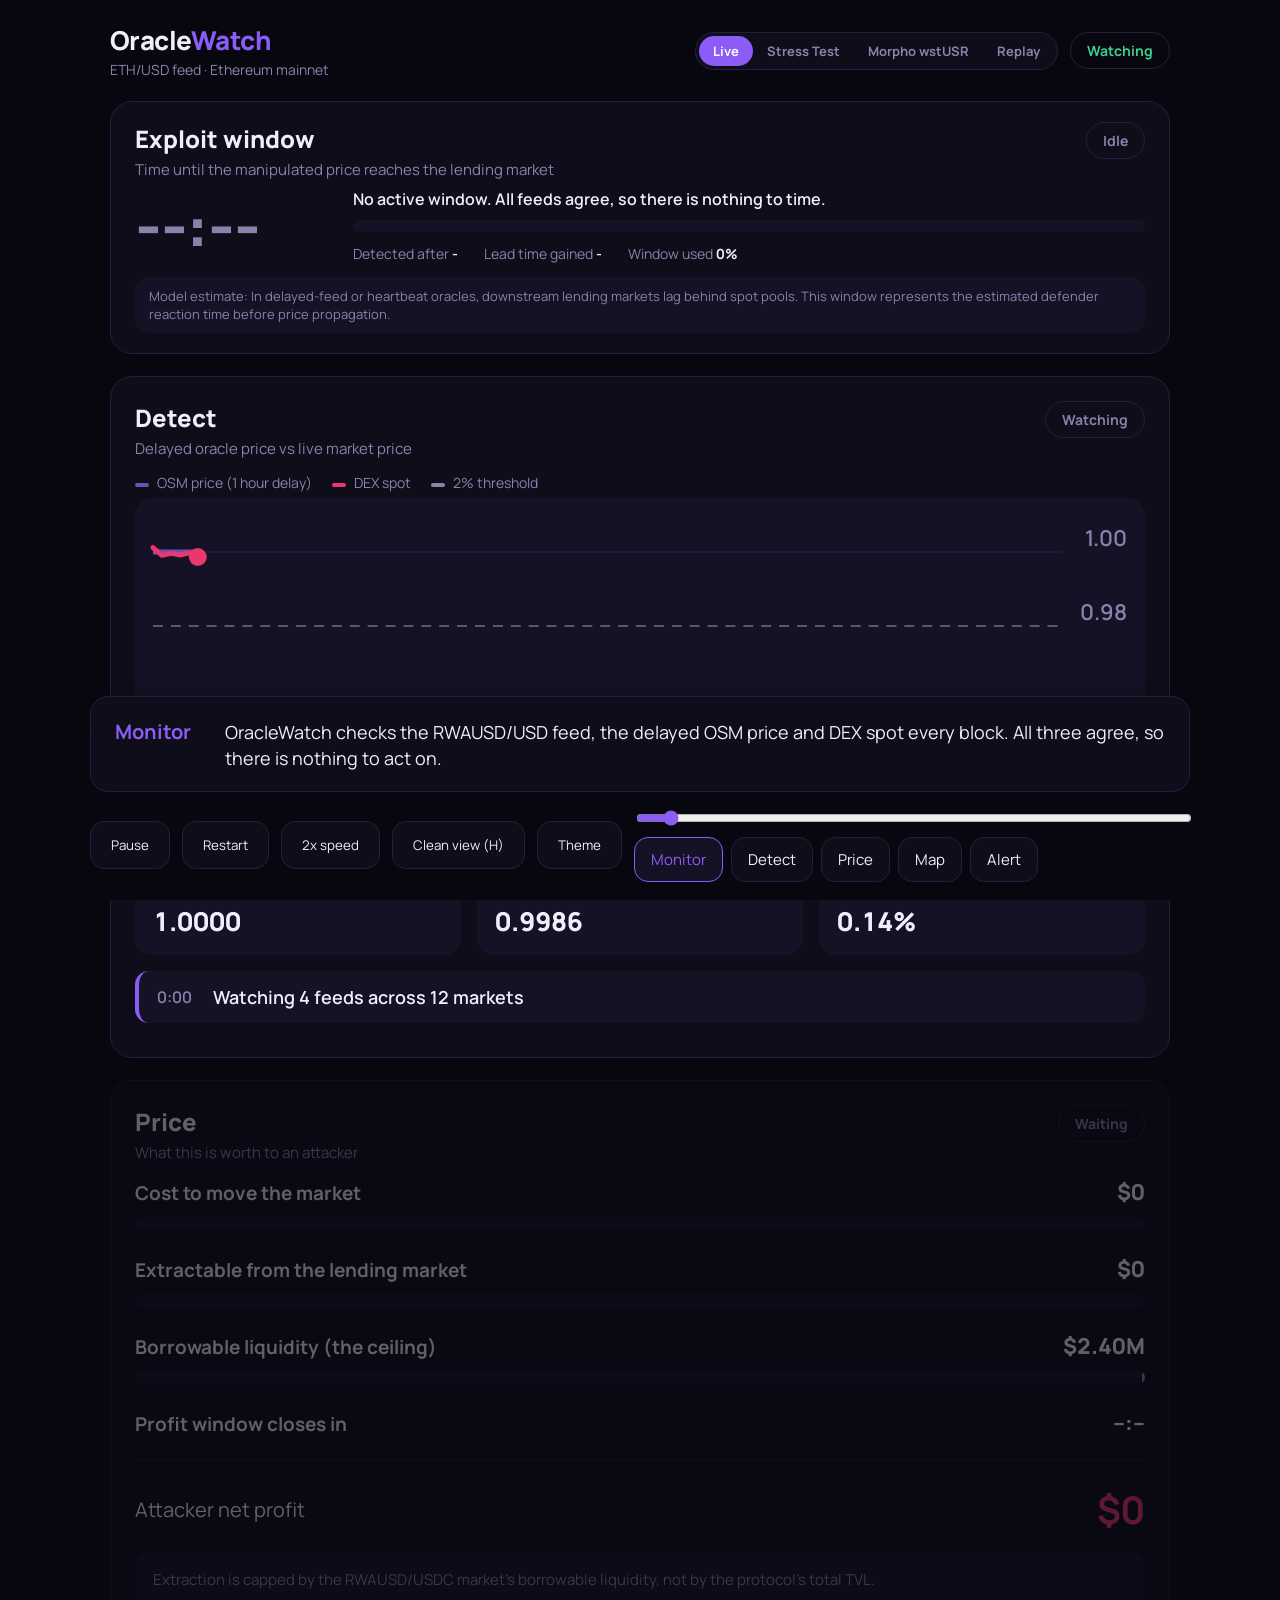
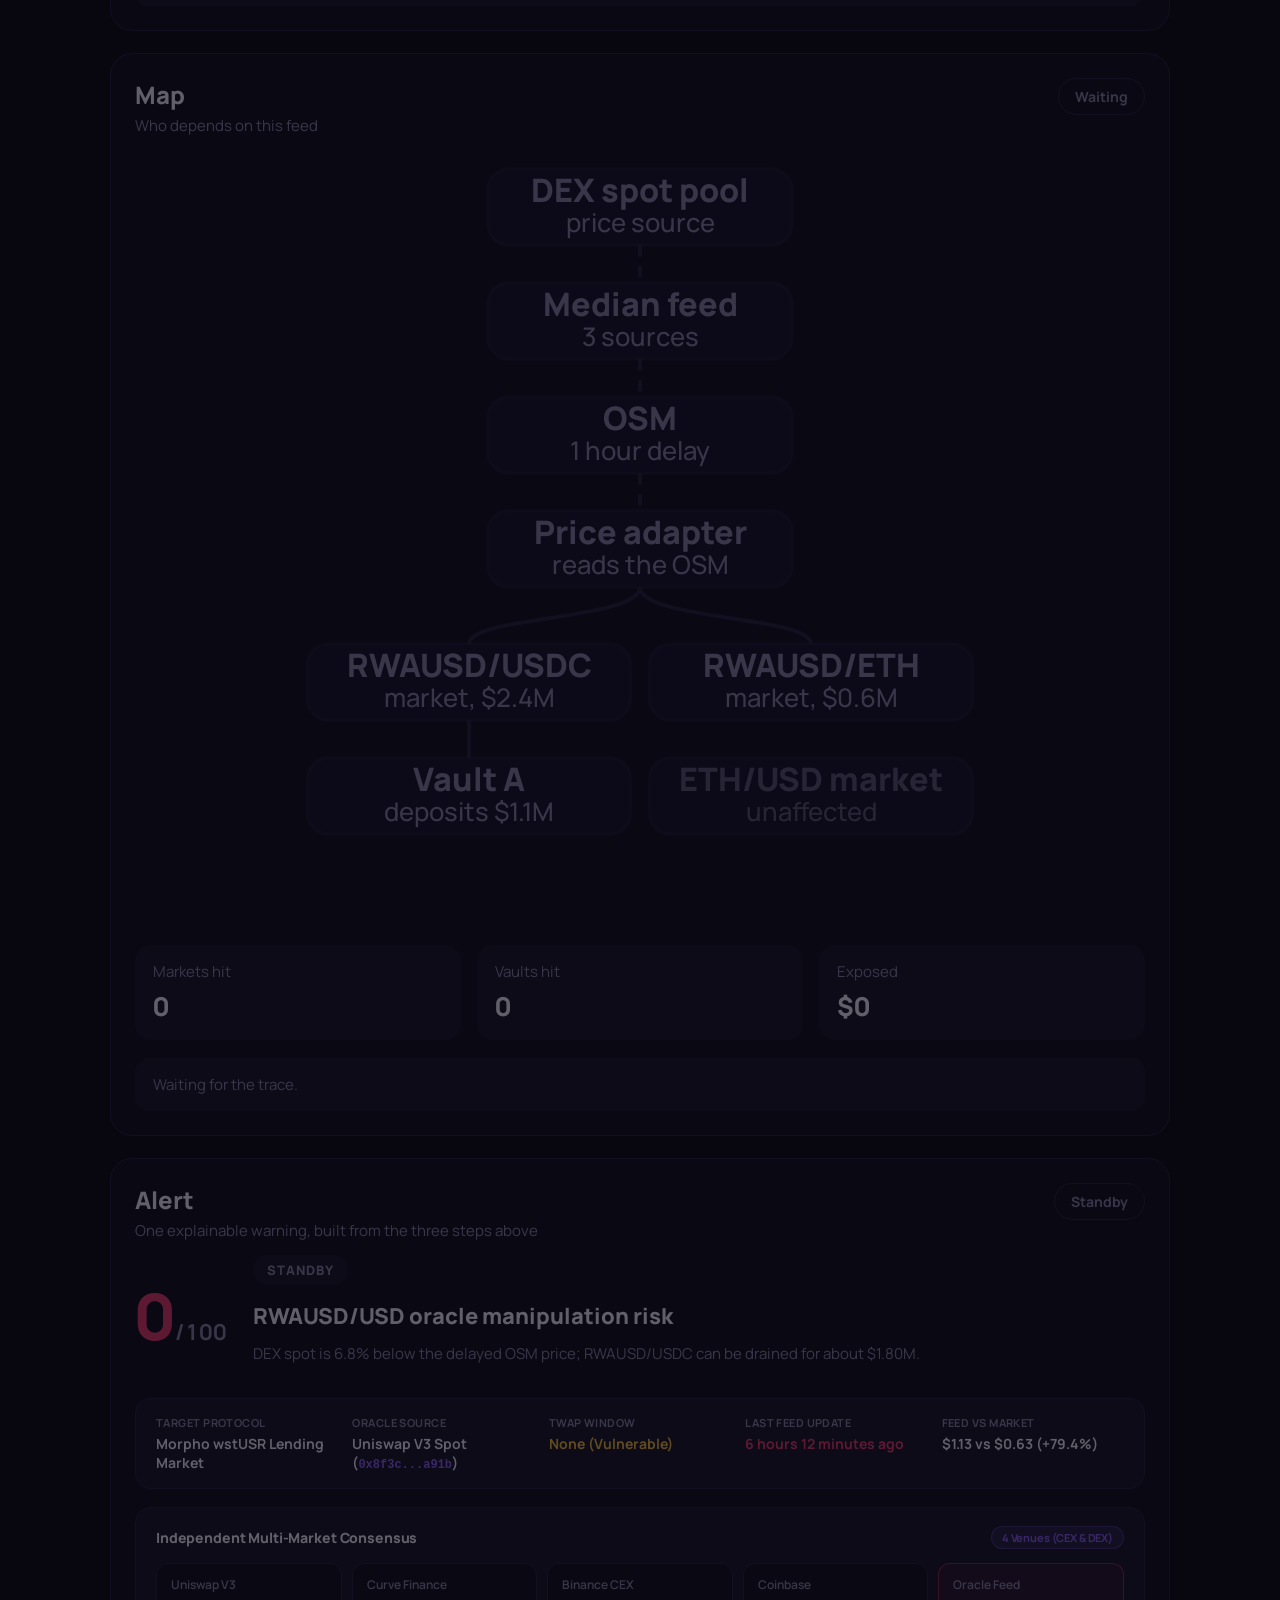
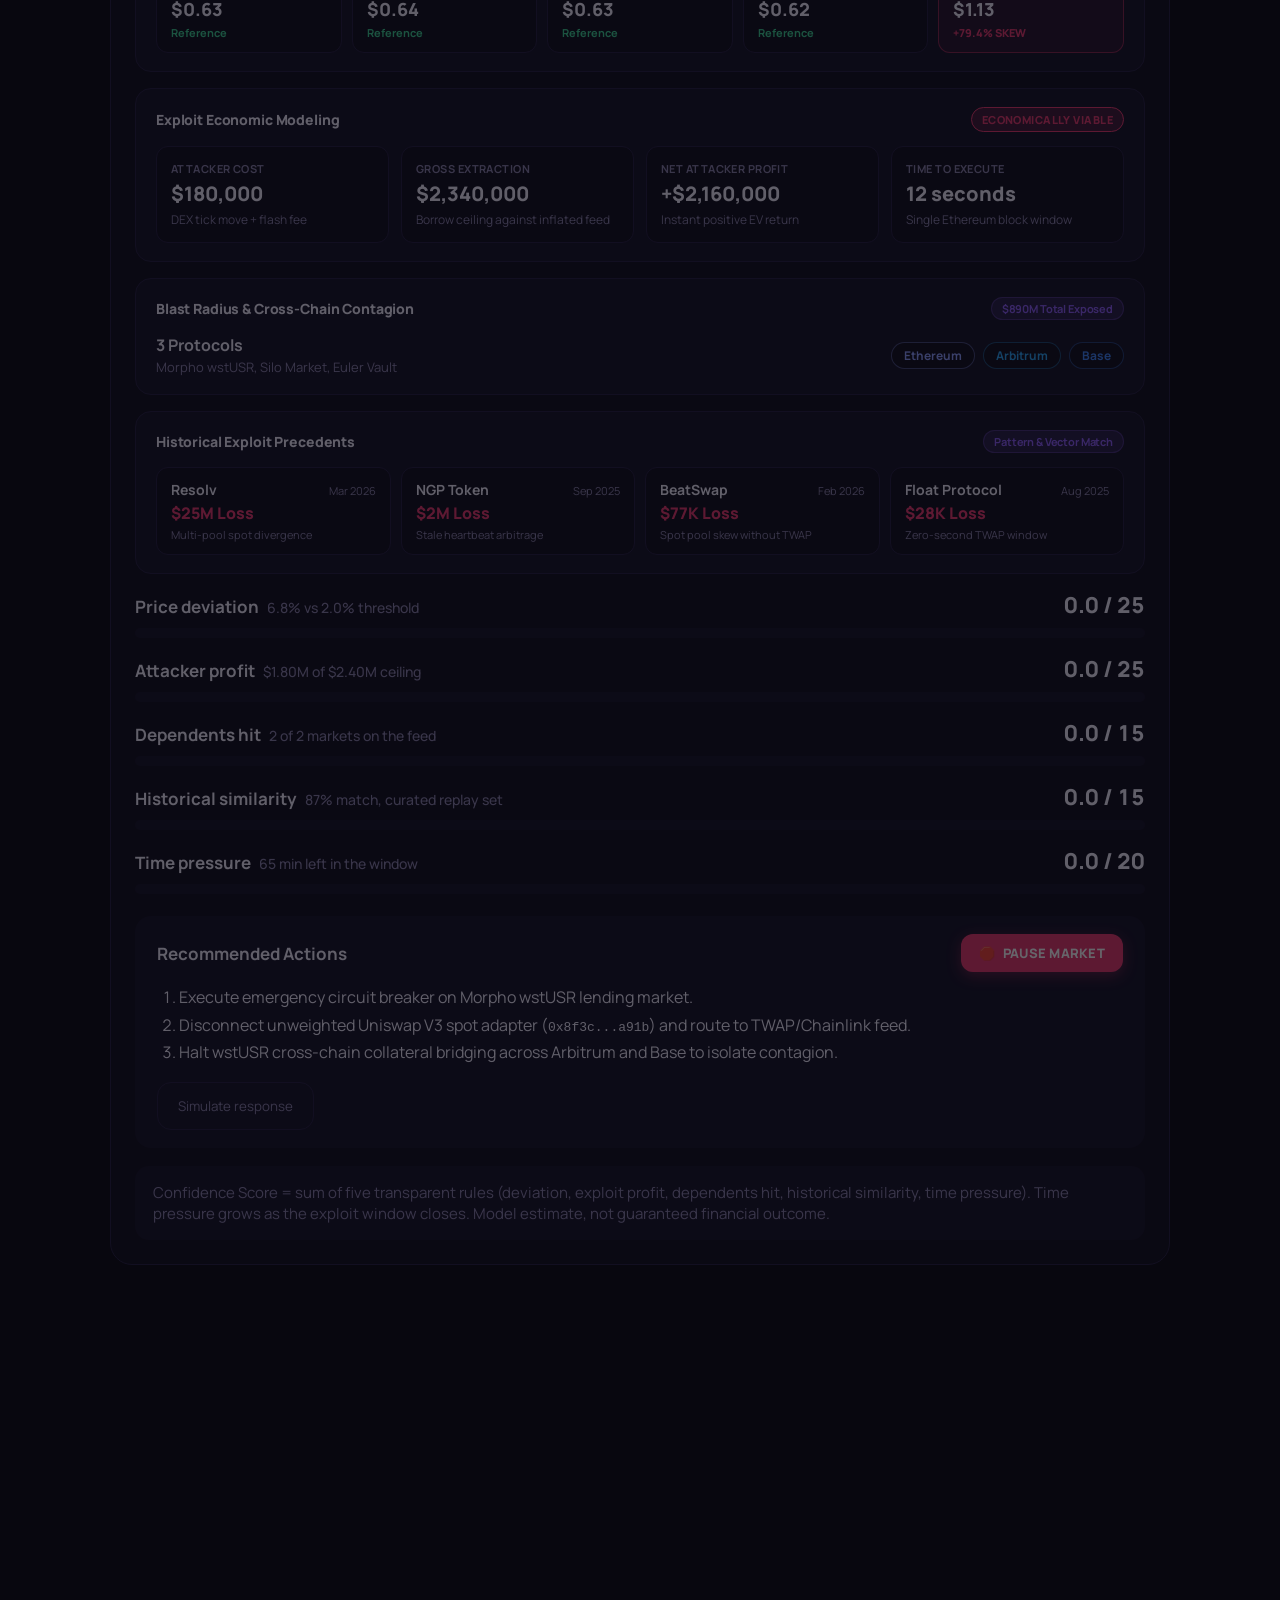
==== commit 52234c8d: "Add Exploit Window, Time-to-Impact mechanics, and Morpho wstUSR anomaly benchmark" ====
--- a/templates/index.html
+++ b/templates/index.html
@@ -21,10 +21,11 @@
     </div>
     
     <div class="header-right">
-      <!-- Mode Tabs (Live / Stress Test / Replay) -->
+      <!-- Mode Tabs (Live / Stress Test / Morpho wstUSR / Replay) -->
       <div class="mode-tabs">
         <button type="button" class="mode-tab active" id="tabLive">Live</button>
         <button type="button" class="mode-tab" id="tabStress">Stress Test</button>
+        <button type="button" class="mode-tab" id="tabMorpho">Morpho wstUSR</button>
         <button type="button" class="mode-tab" id="tabReplay">Replay</button>
       </div>
       <span class="sim-pill" id="simPill" style="display:none">SIMULATED</span>
@@ -38,6 +39,10 @@
       <div class="replay-select-wrap">
         <label for="replaySelect" class="sub" style="font-size:13px;font-weight:600">Incident:</label>
         <select id="replaySelect" class="replay-select">
+          <option value="1772496000">Resolv (2026-03-01) — $25M Multi-Pool Divergence</option>
+          <option value="1756684800">NGP Token (2025-09-01) — $2M Stale Feed Exploit</option>
+          <option value="1754006400">Float Protocol (2025-08-01) — $28K TWAP Window Flaw</option>
+          <option value="1771113600">BeatSwap (2026-02-15) — $77K Spot Skew</option>
           <option value="1665446400">Mango Markets (2022-10-11) — $114M Spot Skew</option>
           <option value="1675209600">BonqDAO (2023-02-01) — $120M Tellor Misconfig</option>
           <option value="1652313600">Venus Protocol (2022-05-12) — $11.2M Floor Desync</option>
@@ -48,6 +53,27 @@
       <div class="replay-note">delayed-feed model (1h heartbeat)</div>
     </div>
   </div>
+
+  <!-- EXPLOIT WINDOW SECTION -->
+  <section class="card win w-idle" id="sec-window">
+    <div class="card-h">
+      <div><h2>Exploit window</h2><div class="sub">Time until the manipulated price reaches the lending market</div></div>
+      <div class="badge" id="b-win">Idle</div>
+    </div>
+    <div class="win-main">
+      <div class="clock" id="clock">--:--</div>
+      <div class="win-side">
+        <div class="win-msg" id="win-msg">No active exploit window. The feed is within the configured deviation threshold.</div>
+        <div class="track"><div class="fill" id="win-bar" style="width:0%"></div></div>
+        <div class="win-stats">
+          <span>Detected after <b id="w-det">-</b></span>
+          <span>Lead time gained <b id="w-lead">-</b></span>
+          <span>Window used <b id="w-used">0%</b></span>
+        </div>
+      </div>
+    </div>
+    <div class="note" id="win-note">Model estimate: In delayed-feed or heartbeat oracles, downstream lending markets lag behind spot pools. This window represents the estimated defender reaction time before price propagation.</div>
+  </section>
 
   <!-- DETECT SECTION -->
   <section class="card" id="sec-detect">
@@ -97,7 +123,8 @@
     <div class="track"><div class="fill red" id="f-ext"></div></div>
     <div class="row"><span>Borrowable liquidity (the ceiling)</span><span class="amt" id="p-ceil">$2.40M</span></div>
     <div class="track"><div class="tick"></div></div>
-    <div class="profit"><span>Attacker net profit</span><b id="p-net">$0</b></div>
+    <div class="row win-row"><span>Profit window closes in</span><span class="amt" id="p-win">--:--</span></div>
+    <div class="profit"><span id="p-lbl">Attacker net profit</span><b id="p-net">$0</b></div>
     <div class="note" id="p-note">Extraction is capped by the RWAUSD/USDC market's borrowable liquidity, not by the protocol's total TVL.</div>
   </section>
 
@@ -132,6 +159,7 @@
       <div class="stat"><div class="k">Vaults hit</div><div class="v" id="m-vt">0</div></div>
       <div class="stat"><div class="k">Exposed</div><div class="v" id="m-ex">$0</div></div>
     </div>
+    <div class="note" id="m-eta"></div>
   </section>
 
   <!-- ALERT SECTION -->
@@ -142,29 +170,196 @@
     </div>
     <div class="alert-top">
       <div class="score"><span id="score">0</span><small>/100</small></div>
-      <div>
-        <span class="pill idle" id="pill">STANDBY</span>
+      <div class="alert-title-wrap">
+        <div class="alert-pills-row">
+          <span class="pill idle" id="pill">STANDBY</span>
+          <span class="pill-sec" id="pillSec" style="display:none">CONFIDENCE 94%</span>
+          <span class="pill-vuln" id="pillVuln" style="display:none">TWAP: NONE</span>
+        </div>
         <div class="a-title" id="alertTitle">RWAUSD/USD oracle manipulation risk</div>
         <div class="sub" id="alertDesc">DEX spot is 6.8% below the delayed OSM price; RWAUSD/USDC can be drained for about $1.80M.</div>
-      </div>
-    </div>
+        <div class="a-win" id="a-win"></div>
+      </div>
+    </div>
+
+    <!-- ORACLE METADATA GRID -->
+    <div class="oracle-meta-card" id="oracleMetaCard">
+      <div class="meta-item">
+        <span class="mk">Target Protocol</span>
+        <span class="mv" id="om-protocol">Morpho wstUSR Lending Market</span>
+      </div>
+      <div class="meta-item">
+        <span class="mk">Oracle Source</span>
+        <span class="mv" id="om-type">Uniswap V3 Spot (<code id="om-addr">0x8f3c...a91b</code>)</span>
+      </div>
+      <div class="meta-item">
+        <span class="mk">TWAP Window</span>
+        <span class="mv tag-warn" id="om-twap">None (Vulnerable)</span>
+      </div>
+      <div class="meta-item">
+        <span class="mk">Last Feed Update</span>
+        <span class="mv tag-stale" id="om-update">6 hours 12 minutes ago</span>
+      </div>
+      <div class="meta-item">
+        <span class="mk">Feed vs Market</span>
+        <span class="mv red" id="om-prices">$1.13 vs $0.63 (<b id="om-dev">+79.4%</b>)</span>
+      </div>
+    </div>
+
+    <!-- MULTI-MARKET CONSENSUS COMPARISON -->
+    <div class="alert-subcard" id="cardMultiMarket">
+      <div class="subcard-h">
+        <span>Independent Multi-Market Consensus</span>
+        <small class="subcard-badge">4 Venues (CEX &amp; DEX)</small>
+      </div>
+      <div class="market-grid" id="marketGrid">
+        <div class="m-card">
+          <span class="m-name">Uniswap V3</span>
+          <span class="m-price" id="mp-uniswap">$0.63</span>
+          <span class="m-status ok">Reference</span>
+        </div>
+        <div class="m-card">
+          <span class="m-name">Curve Finance</span>
+          <span class="m-price" id="mp-curve">$0.64</span>
+          <span class="m-status ok">Reference</span>
+        </div>
+        <div class="m-card">
+          <span class="m-name">Binance CEX</span>
+          <span class="m-price" id="mp-binance">$0.63</span>
+          <span class="m-status ok">Reference</span>
+        </div>
+        <div class="m-card">
+          <span class="m-name">Coinbase</span>
+          <span class="m-price" id="mp-coinbase">$0.62</span>
+          <span class="m-status ok">Reference</span>
+        </div>
+        <div class="m-card m-danger">
+          <span class="m-name">Oracle Feed</span>
+          <span class="m-price red" id="mp-oracle">$1.13</span>
+          <span class="m-status danger">+79.4% SKEW</span>
+        </div>
+      </div>
+    </div>
+
+    <!-- EXPLOIT ECONOMICS & TIME-TO-EXECUTE -->
+    <div class="alert-subcard" id="cardExploitEcon">
+      <div class="subcard-h">
+        <span>Exploit Economic Modeling</span>
+        <span class="viable-badge" id="viableBadge">ECONOMICALLY VIABLE</span>
+      </div>
+      <div class="econ-grid">
+        <div class="econ-item">
+          <span class="ek">Attacker Cost</span>
+          <span class="ev" id="ec-cost">$180,000</span>
+          <span class="ed">DEX tick move + flash fee</span>
+        </div>
+        <div class="econ-item">
+          <span class="ek">Gross Extraction</span>
+          <span class="ev" id="ec-gross">$2,340,000</span>
+          <span class="ed">Borrow ceiling against inflated feed</span>
+        </div>
+        <div class="econ-item">
+          <span class="ek">Net Attacker Profit</span>
+          <span class="ev red" id="ec-net">+$2,160,000</span>
+          <span class="ed">Instant positive EV return</span>
+        </div>
+        <div class="econ-item">
+          <span class="ek">Time to Execute</span>
+          <span class="ev red" id="ec-time">12 seconds</span>
+          <span class="ed">Single Ethereum block window</span>
+        </div>
+      </div>
+    </div>
+
+    <!-- BLAST RADIUS & CROSS-CHAIN CONTAGION -->
+    <div class="alert-subcard" id="cardBlastRadius">
+      <div class="subcard-h">
+        <span>Blast Radius &amp; Cross-Chain Contagion</span>
+        <small class="subcard-badge" id="blastTvl">$890M Total Exposed</small>
+      </div>
+      <div class="blast-summary">
+        <div class="blast-stat">
+          <b id="blastProtocols">3 Protocols</b>
+          <span>Morpho wstUSR, Silo Market, Euler Vault</span>
+        </div>
+        <div class="blast-chains">
+          <span class="chain-badge eth">Ethereum</span>
+          <span class="chain-badge arb">Arbitrum</span>
+          <span class="chain-badge base">Base</span>
+        </div>
+      </div>
+    </div>
+
+    <!-- HISTORICAL EXPLOIT PRECEDENTS -->
+    <div class="alert-subcard" id="cardHistoryPrecedents">
+      <div class="subcard-h">
+        <span>Historical Exploit Precedents</span>
+        <small class="subcard-badge">Pattern &amp; Vector Match</small>
+      </div>
+      <div class="history-grid" id="historyGrid">
+        <div class="hist-card">
+          <div class="h-top"><b>Resolv</b><span class="h-date">Mar 2026</span></div>
+          <div class="h-loss">$25M Loss</div>
+          <div class="h-note">Multi-pool spot divergence</div>
+        </div>
+        <div class="hist-card">
+          <div class="h-top"><b>NGP Token</b><span class="h-date">Sep 2025</span></div>
+          <div class="h-loss">$2M Loss</div>
+          <div class="h-note">Stale heartbeat arbitrage</div>
+        </div>
+        <div class="hist-card">
+          <div class="h-top"><b>BeatSwap</b><span class="h-date">Feb 2026</span></div>
+          <div class="h-loss">$77K Loss</div>
+          <div class="h-note">Spot pool skew without TWAP</div>
+        </div>
+        <div class="hist-card">
+          <div class="h-top"><b>Float Protocol</b><span class="h-date">Aug 2025</span></div>
+          <div class="h-loss">$28K Loss</div>
+          <div class="h-note">Zero-second TWAP window</div>
+        </div>
+      </div>
+    </div>
+
+    <!-- RULE FACTORS BREAKDOWN -->
     <div id="factors"></div>
+
+    <!-- RECOMMENDED ACTIONS & EMERGENCY CIRCUIT BREAKER -->
     <div class="actions">
-      <h3>Recommended actions</h3>
+      <div class="actions-header">
+        <h3>Recommended Actions</h3>
+        <button type="button" class="btn-pause-market" id="bPauseMarket">
+          <span class="pause-icon">🛑</span> PAUSE MARKET
+        </button>
+      </div>
       <ol id="actionList">
-        <li>Pause new borrowing on the RWAUSD/USDC market.</li>
-        <li>Switch the price adapter to a fallback source until the feeds agree again.</li>
-        <li>Notify Vault A depositors and the risk council.</li>
+        <li>Execute emergency circuit breaker on Morpho wstUSR lending market.<span class="due"></span></li>
+        <li>Disconnect unweighted Uniswap V3 spot adapter (<code>0x8f3c...a91b</code>) and route to TWAP/Chainlink feed.<span class="due"></span></li>
+        <li>Halt wstUSR cross-chain collateral bridging across Arbitrum and Base to isolate contagion.<span class="due"></span></li>
       </ol>
-    </div>
-    <div class="note" id="alertNote">Score = sum of four transparent rules (deviation, exploit profit, dependents hit, historical similarity). Model estimate, not guaranteed financial outcome.</div>
+      <button type="button" class="btn go" id="bRespond" disabled>Simulate response</button>
+      <div class="prot" id="a-prot" style="display:none"></div>
+      <div class="pause-receipt" id="pauseReceipt" style="display:none">
+        <div class="receipt-header">
+          <span class="receipt-pill">ON-CHAIN CIRCUIT BREAKER TRIGGERED</span>
+          <span class="receipt-time" id="receiptTime">Just now</span>
+        </div>
+        <div class="receipt-body">
+          <div class="rc-row"><span>Status:</span><b class="green">PAUSED &amp; PROTECTED</b></div>
+          <div class="rc-row"><span>Target Market:</span><span id="rcMarket">Morpho wstUSR Lending Market</span></div>
+          <div class="rc-row"><span>Protected TVL:</span><b id="rcTvl">$890M</b></div>
+          <div class="rc-row"><span>Simulated Tx:</span><code id="rcTx">0x4a9fe71c9b2d88a10f63b412ca559</code></div>
+          <div class="rc-row"><span>Block Execution:</span><span>#21894120 (420ms latency)</span></div>
+        </div>
+      </div>
+    </div>
+    <div class="note" id="alertNote">Confidence Score = sum of five transparent rules (deviation, exploit profit, dependents hit, historical similarity, time pressure). Time pressure grows as the exploit window closes. Model estimate, not guaranteed financial outcome.</div>
   </section>
 </div>
 
 <!-- FLOATING BOTTOM DOCK -->
 <div class="dock">
   <div class="dock-in">
-    <div class="nar"><b id="nar-k">Monitor</b><span id="nar-t"></span></div>
+    <div class="nar"><b id="nar-k">Monitor</b><span id="nar-t"></span><span class="nclock" id="nar-clock" style="display:none"></span></div>
     <div class="controls">
       <button type="button" class="btn" id="bPlay">Pause</button>
       <button type="button" class="btn" id="bRestart">Restart</button>
--- a/static/style.css
+++ b/static/style.css
@@ -55,7 +55,7 @@
 .wrap {
   max-width: 1100px;
   margin: 0 auto;
-  padding: 22px 20px 10px;
+  padding: 22px 20px 140px;
 }
 
 /* ==========================================================================
@@ -397,6 +397,41 @@
 }
 
 /* ==========================================================================
+   EXPLOIT WINDOW / TIME-TO-IMPACT
+   ========================================================================== */
+.win { padding: 20px 24px; }
+.win .card-h { margin-bottom: 8px; }
+.win-main { display: flex; gap: 28px; align-items: center; flex-wrap: wrap; }
+.clock { font-size: 64px; font-weight: 800; font-variant-numeric: tabular-nums; letter-spacing: -.02em; min-width: 190px; color: var(--muted); line-height: 1; }
+.win.w-open .clock { color: var(--purple); }
+.win.w-warn .clock { color: var(--amber); }
+.win.w-hot .clock { color: var(--red); }
+.win.w-safe .clock { color: var(--green); }
+.win-side { flex: 1 1 320px; }
+.win-msg { font-size: 16px; font-weight: 600; margin-bottom: 10px; line-height: 1.4; }
+.win .track { margin: 0 0 12px; height: 12px; }
+.win .fill { background: var(--purple); transition: background .4s; }
+.win.w-warn .fill { background: var(--amber); }
+.win.w-hot .fill { background: var(--red); }
+.win.w-safe .fill { background: var(--green); }
+.win-stats { display: flex; gap: 26px; flex-wrap: wrap; color: var(--muted); font-size: 14px; }
+.win-stats b { color: var(--text); font-variant-numeric: tabular-nums; }
+.win .note { margin-top: 14px; padding: 10px 14px; font-size: 13px; }
+.nar #nar-t { flex: 1; }
+.nclock { margin-left: auto; white-space: nowrap; font-weight: 800; font-size: 18px; font-variant-numeric: tabular-nums; }
+.log li.g { border-left-color: var(--green); }
+.row.win-row { margin-bottom: 22px; }
+.profit b.prevented { color: var(--green); text-decoration: line-through; opacity: .85; }
+.contained .node.hit.on rect { stroke: var(--green); }
+.contained .edge.hit.on { stroke: var(--green); }
+.a-win { margin-top: 8px; font-weight: 700; color: var(--amber); font-size: 16px; }
+.due { color: var(--amber); font-weight: 700; font-size: 13px; margin-left: 8px; font-variant-numeric: tabular-nums; }
+.pill.ok { background: var(--green); color: #04130c; }
+.prot { margin-top: 14px; padding: 14px 16px; border-radius: 14px; background: var(--panel2); border-left: 4px solid var(--green); font-weight: 600; line-height: 1.5; }
+.btn.go { margin-top: 16px; background: var(--red); border-color: var(--red); color: #fff; cursor: pointer; }
+.btn.go:disabled { background: var(--panel2); border-color: var(--line); color: var(--muted); cursor: default; }
+
+/* ==========================================================================
    PRICE: BARS & PROFIT
    ========================================================================== */
 .row {
@@ -623,9 +658,48 @@
   margin-top: 22px;
 }
 
+.actions-header {
+  display: flex;
+  justify-content: space-between;
+  align-items: center;
+  margin-bottom: 12px;
+  flex-wrap: wrap;
+  gap: 10px;
+}
+
 .actions h3 {
-  margin: 0 0 8px;
+  margin: 0;
   font-size: 17px;
+}
+
+.btn-pause-market {
+  background: var(--red);
+  color: #ffffff;
+  border: none;
+  border-radius: 12px;
+  padding: 10px 18px;
+  font-size: 13px;
+  font-weight: 800;
+  font-family: inherit;
+  cursor: pointer;
+  display: inline-flex;
+  align-items: center;
+  gap: 8px;
+  letter-spacing: 0.02em;
+  box-shadow: 0 4px 14px rgba(232, 56, 109, 0.35);
+  transition: transform 0.15s ease, background 0.2s ease, box-shadow 0.2s ease;
+}
+
+.btn-pause-market:hover {
+  background: #d42259;
+  transform: translateY(-1px);
+  box-shadow: 0 6px 18px rgba(232, 56, 109, 0.5);
+}
+
+.btn-pause-market.paused {
+  background: var(--green);
+  box-shadow: 0 4px 14px rgba(60, 207, 145, 0.35);
+  cursor: default;
 }
 
 .actions ol {
@@ -634,6 +708,368 @@
   line-height: 1.7;
   color: var(--text);
 }
+
+/* Pause Receipt Card */
+.pause-receipt {
+  background: rgba(60, 207, 145, 0.08);
+  border: 1px solid rgba(60, 207, 145, 0.4);
+  border-radius: 14px;
+  padding: 14px 18px;
+  margin-top: 16px;
+  animation: fadeIn 0.3s ease;
+}
+
+.receipt-header {
+  display: flex;
+  justify-content: space-between;
+  align-items: center;
+  margin-bottom: 10px;
+}
+
+.receipt-pill {
+  background: rgba(60, 207, 145, 0.2);
+  color: var(--green);
+  font-size: 11px;
+  font-weight: 800;
+  padding: 3px 9px;
+  border-radius: 999px;
+  letter-spacing: 0.03em;
+}
+
+.receipt-time {
+  font-size: 11px;
+  color: var(--muted);
+}
+
+.rc-row {
+  display: flex;
+  justify-content: space-between;
+  font-size: 13px;
+  padding: 4px 0;
+  border-bottom: 1px dashed rgba(255, 255, 255, 0.06);
+}
+
+.rc-row:last-child {
+  border-bottom: none;
+}
+
+.rc-row span {
+  color: var(--muted);
+}
+
+.rc-row code {
+  color: var(--purple);
+  font-size: 12px;
+}
+
+/* Alert Top Header Additions */
+.alert-title-wrap {
+  display: flex;
+  flex-direction: column;
+  gap: 4px;
+}
+
+.alert-pills-row {
+  display: flex;
+  gap: 8px;
+  align-items: center;
+  flex-wrap: wrap;
+  margin-bottom: 4px;
+}
+
+.pill-sec {
+  background: rgba(139, 92, 246, 0.18);
+  border: 1px solid var(--purple);
+  color: var(--purple);
+  font-size: 11px;
+  font-weight: 800;
+  padding: 3px 10px;
+  border-radius: 999px;
+  letter-spacing: 0.04em;
+}
+
+.pill-vuln {
+  background: rgba(232, 56, 109, 0.18);
+  border: 1px solid var(--red);
+  color: var(--red);
+  font-size: 11px;
+  font-weight: 800;
+  padding: 3px 10px;
+  border-radius: 999px;
+  letter-spacing: 0.04em;
+}
+
+/* Oracle Metadata Grid */
+.oracle-meta-card {
+  background: var(--panel2);
+  border: 1px solid var(--line);
+  border-radius: 16px;
+  padding: 16px 20px;
+  margin: 18px 0;
+  display: grid;
+  grid-template-columns: repeat(auto-fit, minmax(180px, 1fr));
+  gap: 14px;
+}
+
+.meta-item {
+  display: flex;
+  flex-direction: column;
+  gap: 4px;
+}
+
+.meta-item .mk {
+  font-size: 11px;
+  text-transform: uppercase;
+  color: var(--muted);
+  font-weight: 700;
+  letter-spacing: 0.04em;
+}
+
+.meta-item .mv {
+  font-size: 14px;
+  font-weight: 700;
+  color: var(--text);
+}
+
+.meta-item .tag-warn {
+  color: var(--amber);
+}
+
+.meta-item .tag-stale {
+  color: var(--red);
+}
+
+.meta-item code {
+  color: var(--purple);
+  font-size: 12px;
+}
+
+/* Subcards: Multi-Market, Exploit Econ, Blast Radius, History */
+.alert-subcard {
+  background: var(--panel2);
+  border: 1px solid var(--line);
+  border-radius: 16px;
+  padding: 18px 20px;
+  margin: 16px 0;
+}
+
+.subcard-h {
+  display: flex;
+  justify-content: space-between;
+  align-items: center;
+  margin-bottom: 14px;
+  font-size: 14px;
+  font-weight: 800;
+  color: var(--text);
+  letter-spacing: -0.01em;
+}
+
+.subcard-badge {
+  background: rgba(139, 92, 246, 0.15);
+  color: var(--purple);
+  border: 1px solid rgba(139, 92, 246, 0.3);
+  padding: 3px 10px;
+  border-radius: 999px;
+  font-size: 11px;
+  font-weight: 700;
+}
+
+/* Multi-Market Grid */
+.market-grid {
+  display: grid;
+  grid-template-columns: repeat(auto-fit, minmax(130px, 1fr));
+  gap: 10px;
+}
+
+.m-card {
+  background: var(--panel);
+  border: 1px solid var(--line);
+  border-radius: 12px;
+  padding: 12px 14px;
+  display: flex;
+  flex-direction: column;
+  gap: 4px;
+}
+
+.m-name {
+  font-size: 12px;
+  color: var(--muted);
+  font-weight: 600;
+}
+
+.m-price {
+  font-size: 18px;
+  font-weight: 800;
+  color: var(--text);
+}
+
+.m-status {
+  font-size: 11px;
+  font-weight: 700;
+}
+
+.m-status.ok {
+  color: var(--green);
+}
+
+.m-card.m-danger {
+  border-color: rgba(232, 56, 109, 0.5);
+  background: rgba(232, 56, 109, 0.08);
+}
+
+.m-status.danger {
+  color: var(--red);
+  font-weight: 800;
+}
+
+/* Exploit Econ Grid */
+.viable-badge {
+  background: rgba(232, 56, 109, 0.2);
+  color: var(--red);
+  border: 1px solid var(--red);
+  padding: 4px 10px;
+  border-radius: 999px;
+  font-size: 11px;
+  font-weight: 800;
+  letter-spacing: 0.04em;
+  animation: pulseViable 2s infinite ease-in-out;
+}
+
+@keyframes pulseViable {
+  0%, 100% { box-shadow: 0 0 0 0 rgba(232, 56, 109, 0.4); }
+  50% { box-shadow: 0 0 0 6px rgba(232, 56, 109, 0); }
+}
+
+.econ-grid {
+  display: grid;
+  grid-template-columns: repeat(auto-fit, minmax(180px, 1fr));
+  gap: 12px;
+}
+
+.econ-item {
+  background: var(--panel);
+  border: 1px solid var(--line);
+  border-radius: 12px;
+  padding: 14px;
+  display: flex;
+  flex-direction: column;
+  gap: 4px;
+}
+
+.econ-item .ek {
+  font-size: 11px;
+  text-transform: uppercase;
+  color: var(--muted);
+  font-weight: 700;
+  letter-spacing: 0.04em;
+}
+
+.econ-item .ev {
+  font-size: 20px;
+  font-weight: 800;
+  color: var(--text);
+}
+
+.econ-item .ed {
+  font-size: 12px;
+  color: var(--muted);
+}
+
+/* Blast Radius & Chains */
+.blast-summary {
+  display: flex;
+  justify-content: space-between;
+  align-items: center;
+  flex-wrap: wrap;
+  gap: 12px;
+}
+
+.blast-stat b {
+  font-size: 16px;
+  color: var(--text);
+}
+
+.blast-stat span {
+  display: block;
+  font-size: 13px;
+  color: var(--muted);
+  margin-top: 2px;
+}
+
+.blast-chains {
+  display: flex;
+  gap: 8px;
+  flex-wrap: wrap;
+}
+
+.chain-badge {
+  padding: 4px 12px;
+  border-radius: 999px;
+  font-size: 12px;
+  font-weight: 700;
+  border: 1px solid var(--line);
+  background: var(--panel);
+}
+
+.chain-badge.eth {
+  color: #8c9eff;
+  border-color: rgba(140, 158, 255, 0.4);
+}
+
+.chain-badge.arb {
+  color: #28a0f0;
+  border-color: rgba(40, 160, 240, 0.4);
+}
+
+.chain-badge.base {
+  color: #3b82f6;
+  border-color: rgba(59, 130, 246, 0.4);
+}
+
+/* History Precedents Grid */
+.history-grid {
+  display: grid;
+  grid-template-columns: repeat(auto-fit, minmax(180px, 1fr));
+  gap: 10px;
+}
+
+.hist-card {
+  background: var(--panel);
+  border: 1px solid var(--line);
+  border-radius: 12px;
+  padding: 12px 14px;
+  display: flex;
+  flex-direction: column;
+  gap: 3px;
+}
+
+.hist-card .h-top {
+  display: flex;
+  justify-content: space-between;
+  align-items: baseline;
+}
+
+.hist-card .h-top b {
+  font-size: 14px;
+  color: var(--text);
+}
+
+.hist-card .h-date {
+  font-size: 11px;
+  color: var(--muted);
+}
+
+.hist-card .h-loss {
+  font-size: 16px;
+  font-weight: 800;
+  color: var(--red);
+}
+
+.hist-card .h-note {
+  font-size: 11px;
+  color: var(--muted);
+}
+
 
 /* ==========================================================================
    FLOATING BOTTOM DOCK
@@ -757,6 +1193,9 @@
   .score {
     font-size: 52px;
   }
+  .clock {
+    font-size: 52px;
+  }
   .header-right {
     width: 100%;
     justify-content: space-between;
